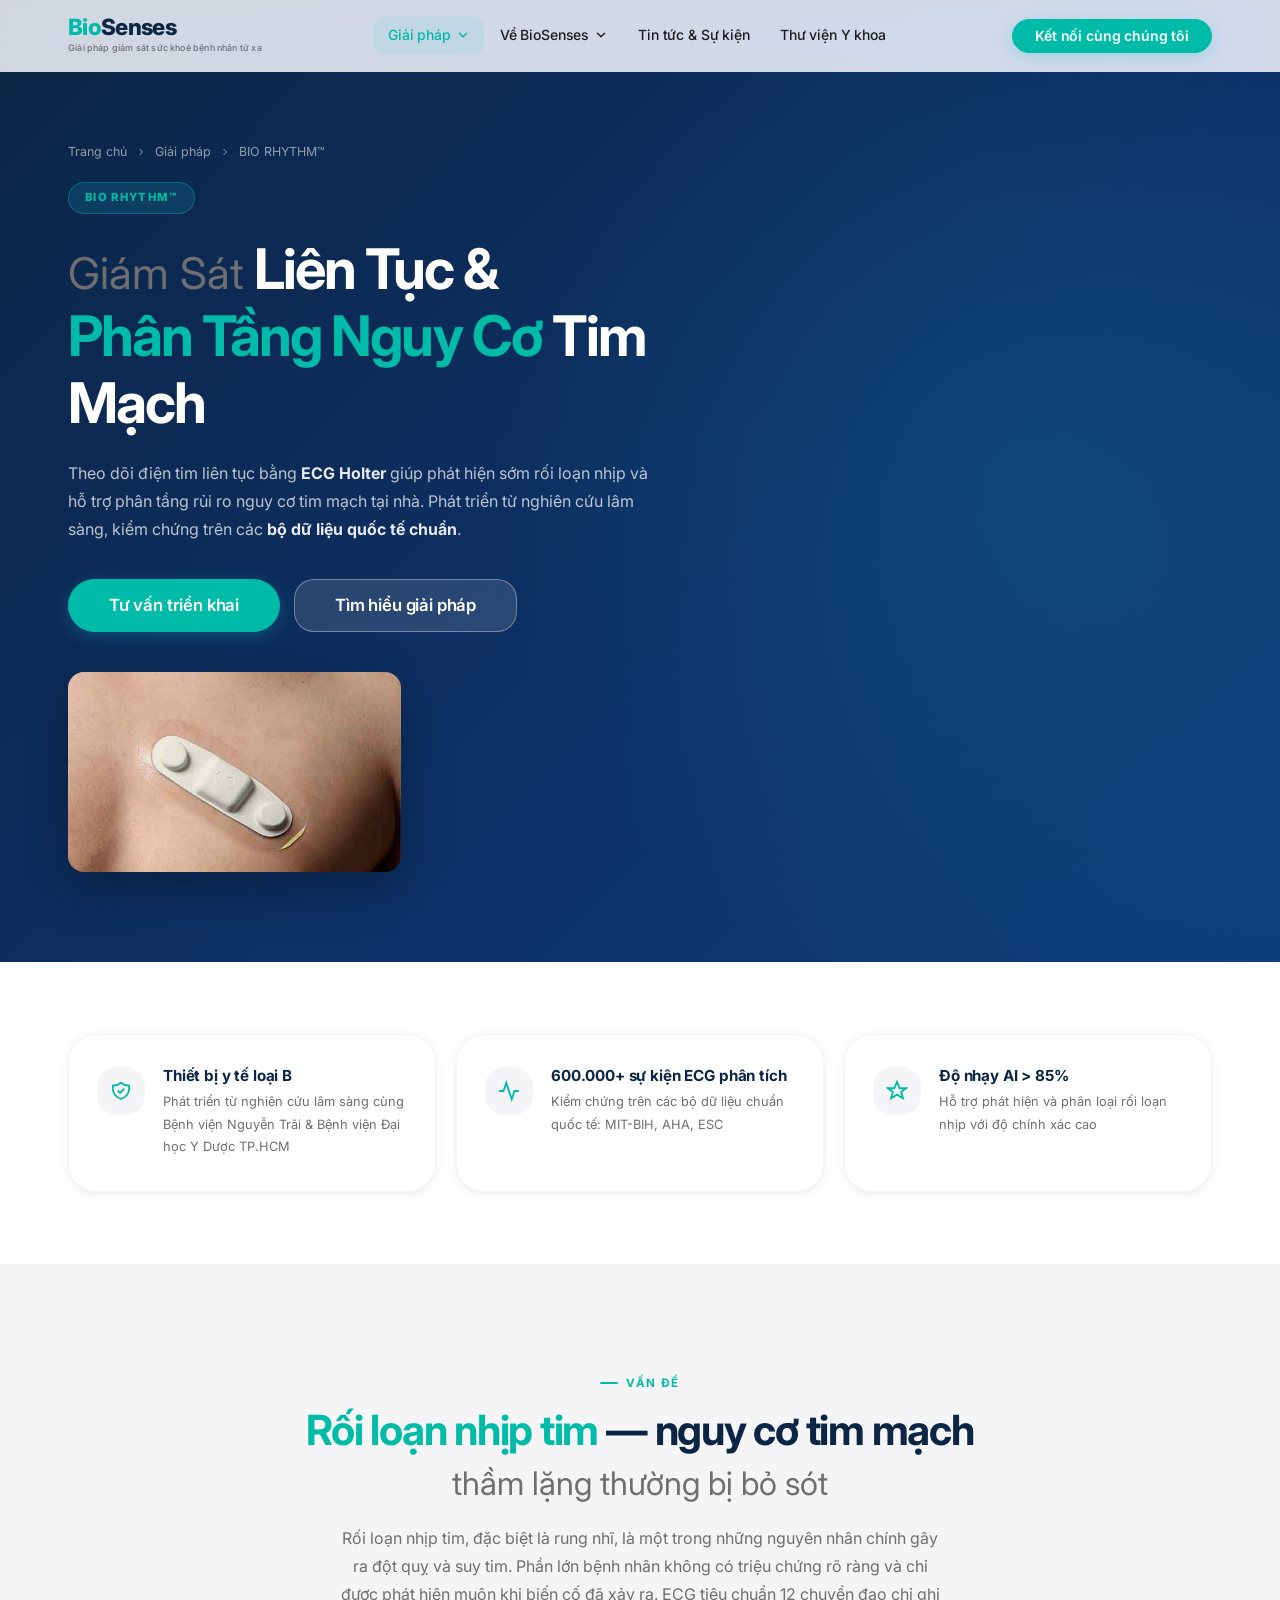
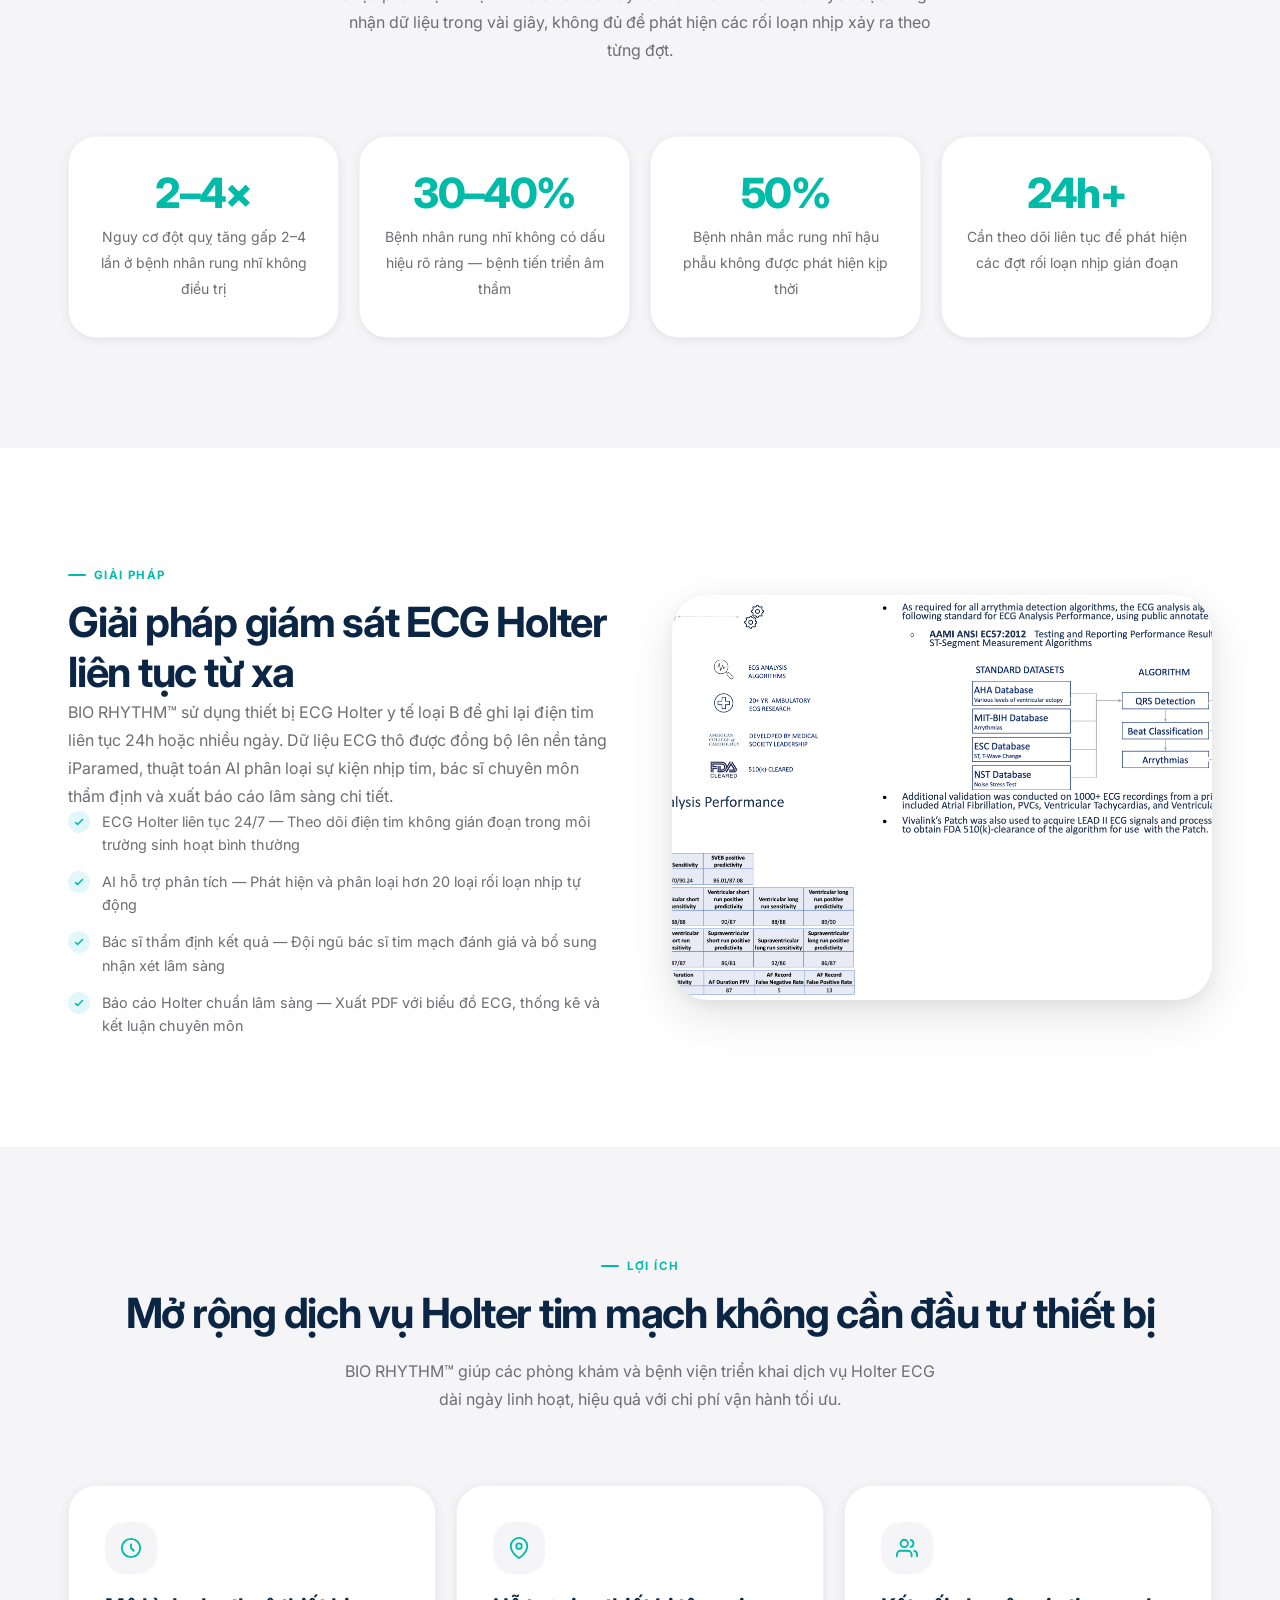
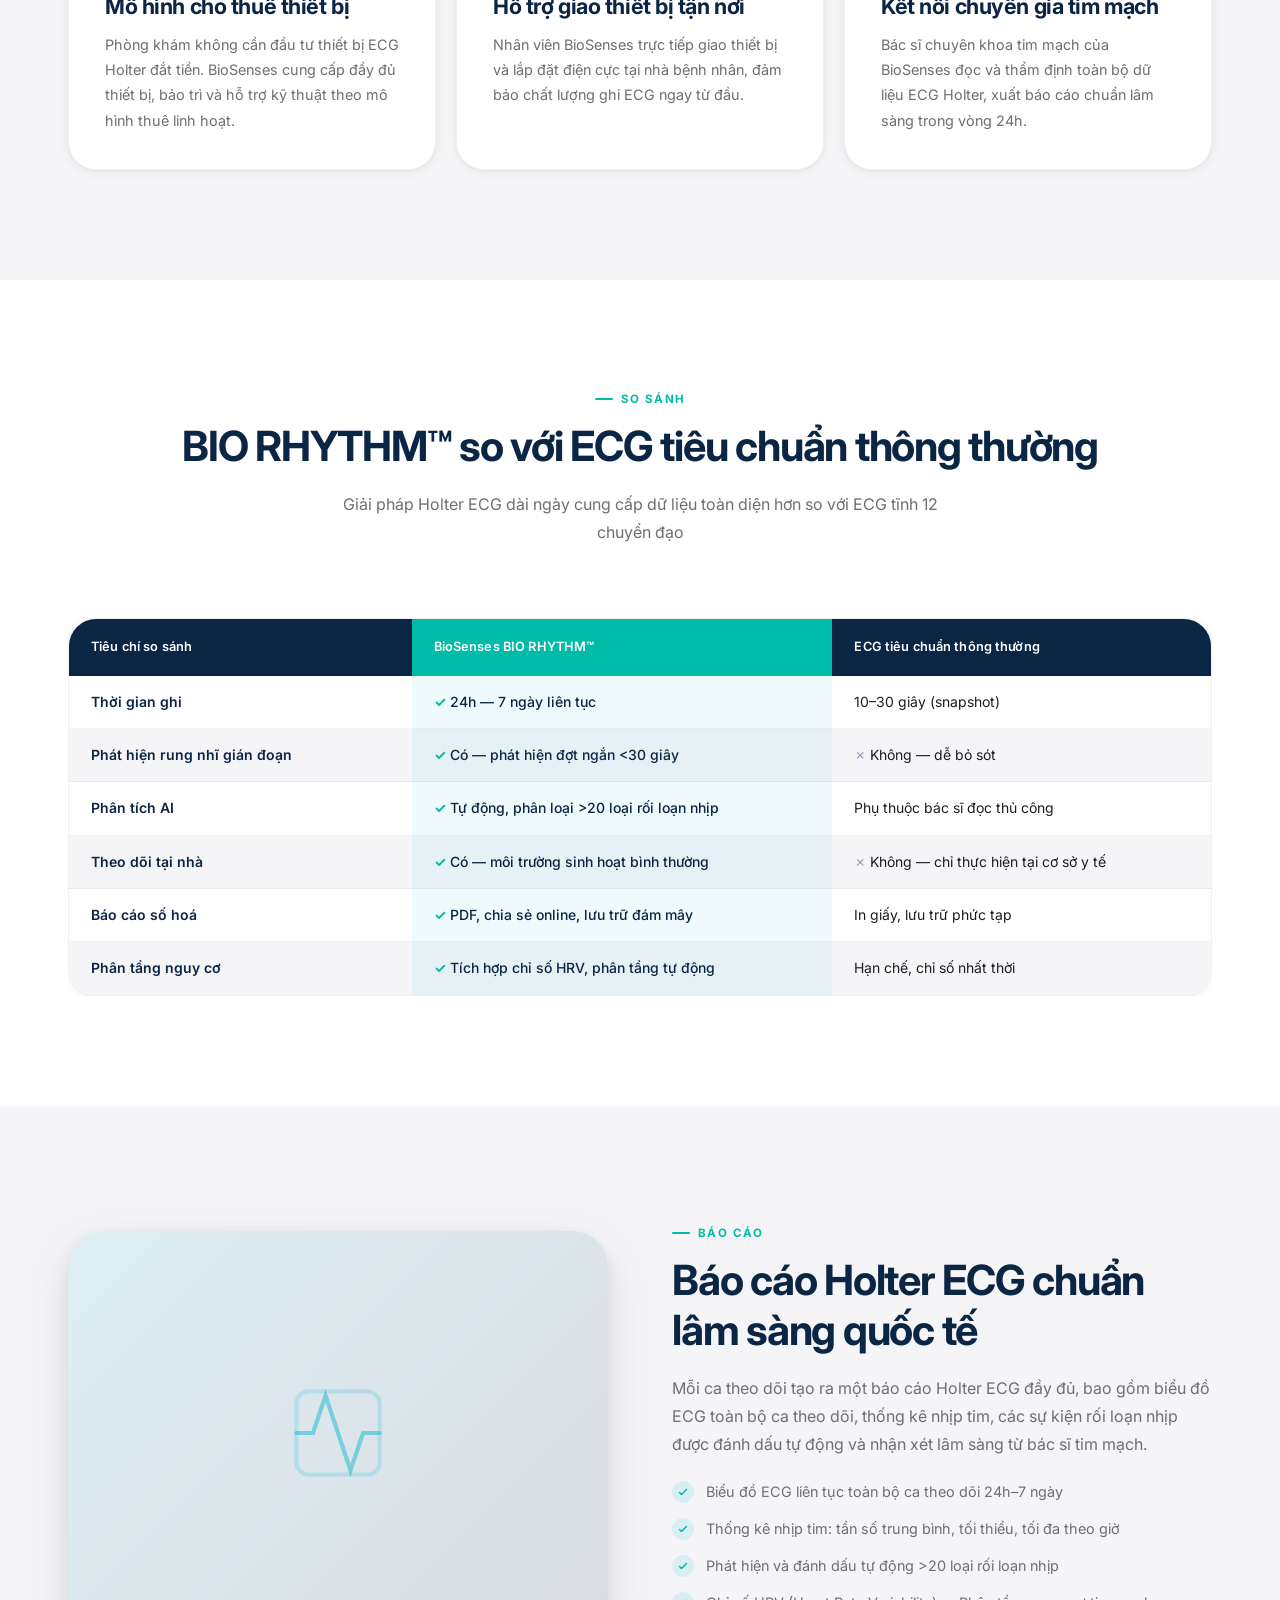
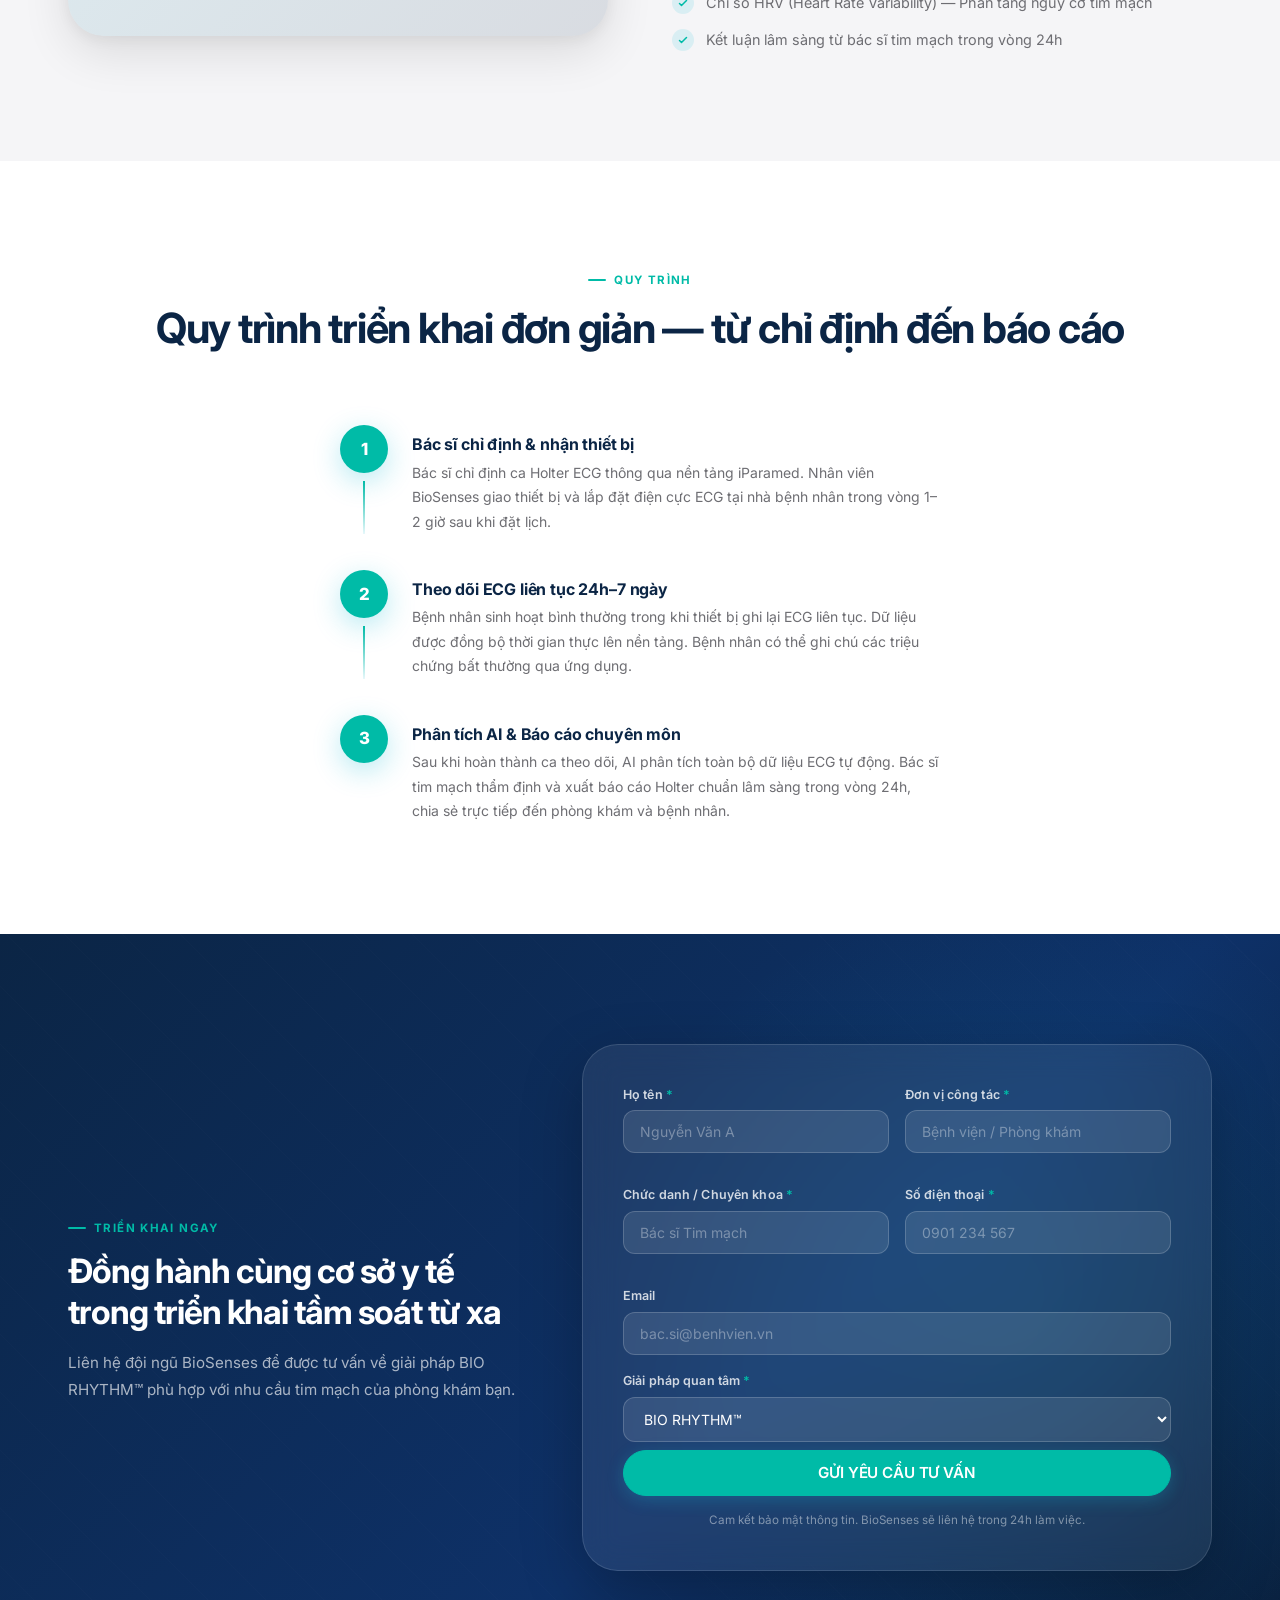
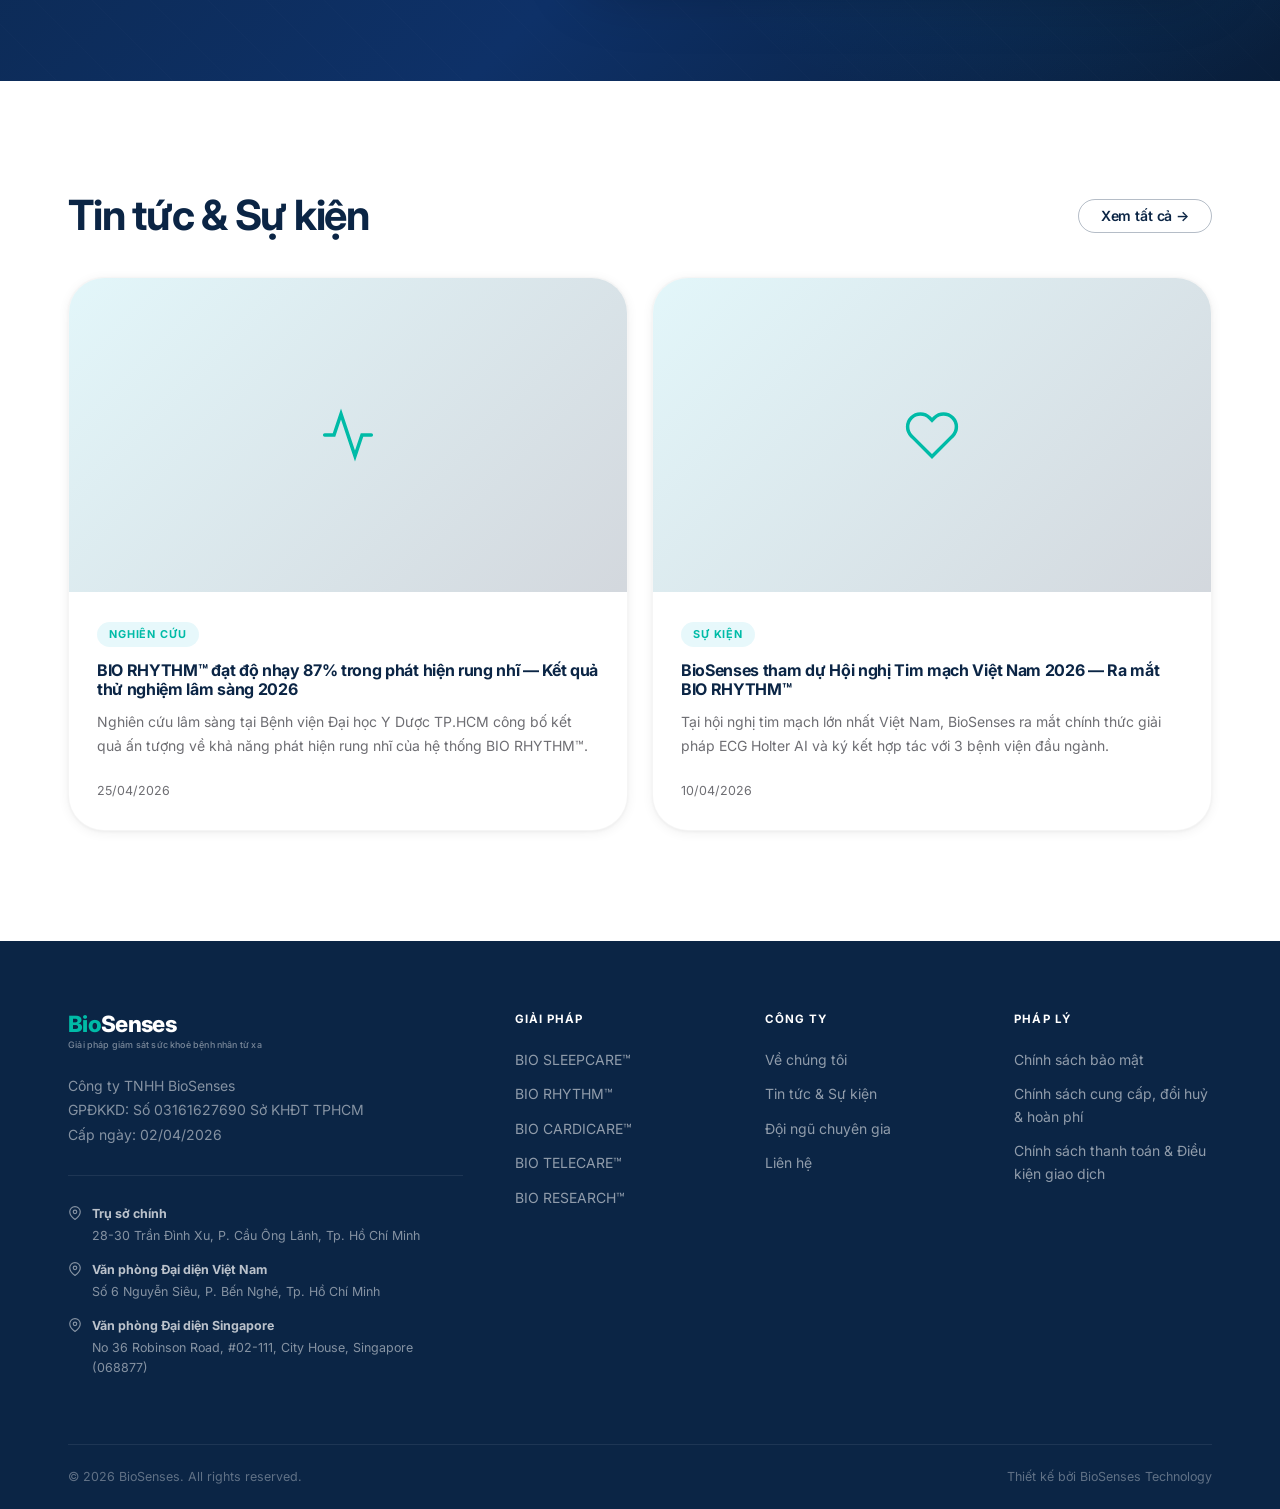
==== bio-rhythm.html @ 15a34243 "Initial commit: BioSenses static marketing website Co-Authored-By: Claude Sonnet 4.6 <noreply@anthro" ====
<!DOCTYPE html>
<html lang="vi">
<head>
  <meta charset="UTF-8" />
  <meta name="viewport" content="width=device-width, initial-scale=1.0" />
  <title>BIO RHYTHM™ — Giám Sát Tim Mạch Liên Tục | BioSenses</title>
  <meta name="description" content="Theo dõi điện tim liên tục bằng ECG Holter, phát hiện sớm rối loạn nhịp và phân tầng rủi ro tim mạch." />
  <link rel="stylesheet" href="styles.css" />
  <link rel="preconnect" href="https://fonts.googleapis.com" />
  <link rel="preconnect" href="https://fonts.gstatic.com" crossorigin />
</head>
<body>

<!-- NAVIGATION -->
<nav class="navbar" role="navigation" aria-label="Main navigation">
  <div class="container">
    <a href="index.html" class="nav-logo">
      <div class="nav-logo-wordmark">
        <span class="nav-logo-name"><span class="bio">Bio</span><span class="senses">Senses</span></span>
        <span class="nav-logo-tagline">Giải pháp giám sát sức khoẻ bệnh nhân từ xa</span>
      </div>
    </a>
    <ul class="nav-menu" role="list">
      <li class="nav-item has-dropdown">
        <a href="index.html#solutions" class="nav-link active" aria-haspopup="true" aria-expanded="false">
          Giải pháp
          <svg width="14" height="14" viewBox="0 0 24 24" fill="none" stroke="currentColor" stroke-width="2.5" stroke-linecap="round"><polyline points="6 9 12 15 18 9"/></svg>
        </a>
        <div class="nav-dropdown" role="menu">
          <a href="bio-sleepcare.html" class="nav-dropdown-item" role="menuitem"><span class="nav-dot"></span> BIO SLEEPCARE™</a>
          <a href="bio-rhythm.html" class="nav-dropdown-item" role="menuitem"><span class="nav-dot"></span> BIO RHYTHM™</a>
          <a href="#" class="nav-dropdown-item" role="menuitem"><span class="nav-dot"></span> BIO CARDICARE™ <span class="badge-soon">Sắp ra mắt</span></a>
          <a href="bio-telecare.html" class="nav-dropdown-item" role="menuitem"><span class="nav-dot"></span> BIO TELECARE™</a>
          <a href="#" class="nav-dropdown-item" role="menuitem"><span class="nav-dot"></span> BIO RESEARCH™ <span class="badge-soon">Sắp ra mắt</span></a>
        </div>
      </li>
      <li class="nav-item has-dropdown">
        <a href="about.html" class="nav-link" aria-haspopup="true" aria-expanded="false">
          Về BioSenses
          <svg width="14" height="14" viewBox="0 0 24 24" fill="none" stroke="currentColor" stroke-width="2.5" stroke-linecap="round"><polyline points="6 9 12 15 18 9"/></svg>
        </a>
        <div class="nav-dropdown" role="menu">
          <a href="about.html" class="nav-dropdown-item" role="menuitem"><span class="nav-dot"></span> Về BioSenses</a>
          <a href="advisory.html" class="nav-dropdown-item" role="menuitem"><span class="nav-dot"></span> Đội ngũ chuyên gia</a>
        </div>
      </li>
      <li class="nav-item"><a href="news.html" class="nav-link">Tin tức &amp; Sự kiện</a></li>
      <li class="nav-item"><a href="#" class="nav-link">Thư viện Y khoa</a></li>
    </ul>
    <div class="nav-cta"><a href="contact.html" class="btn btn-primary btn-sm">Kết nối cùng chúng tôi</a></div>
    <button class="hamburger" aria-label="Mở menu"><span></span><span></span><span></span></button>
  </div>
</nav>

<!-- HERO -->
<section class="hero-solution" aria-label="BIO RHYTHM Hero">
  <div class="container">
    <nav class="breadcrumb" aria-label="Breadcrumb">
      <a href="index.html">Trang chủ</a>
      <svg width="12" height="12" viewBox="0 0 24 24" fill="none" stroke="currentColor" stroke-width="2"><polyline points="9 18 15 12 9 6"/></svg>
      <span>Giải pháp</span>
      <svg width="12" height="12" viewBox="0 0 24 24" fill="none" stroke="currentColor" stroke-width="2"><polyline points="9 18 15 12 9 6"/></svg>
      <span>BIO RHYTHM™</span>
    </nav>
    <div class="solution-badge">BIO RHYTHM™</div>
    <h1><span class="hl-muted">Giám Sát</span> Liên Tục &amp;<br><span class="hl">Phân Tầng Nguy Cơ</span> Tim Mạch</h1>
    <p>Theo dõi điện tim liên tục bằng <strong style="color:rgba(255,255,255,.9)">ECG Holter</strong> giúp phát hiện sớm rối loạn nhịp và hỗ trợ phân tầng rủi ro nguy cơ tim mạch tại nhà. Phát triển từ nghiên cứu lâm sàng, kiểm chứng trên các <strong style="color:rgba(255,255,255,.9)">bộ dữ liệu quốc tế chuẩn</strong>.</p>
    <div class="hero-btns">
      <a href="#contact-form" class="btn btn-primary btn-lg">Tư vấn triển khai</a>
      <a href="#solution" class="btn btn-outline-white btn-lg">Tìm hiểu giải pháp</a>
    </div>
    <div style="margin-top:40px;">
      <img src="assets/images/device-ecg.jpg" alt="ECG Holter Device" style="max-height:200px;width:auto;border-radius:16px;box-shadow:0 16px 48px rgba(0,0,0,0.3);">
    </div>
  </div>
</section>

<!-- KEY CREDENTIALS -->
<section class="section bg-white section--sm">
  <div class="container">
    <div class="credentials-grid">
      <div class="credential-card fade-up">
        <div class="credential-icon">
          <svg width="22" height="22" viewBox="0 0 24 24" fill="none" stroke="currentColor" stroke-width="2" stroke-linecap="round"><path d="M9 12l2 2 4-4m5.618-4.016A11.955 11.955 0 0 1 12 2.944a11.955 11.955 0 0 1-8.618 3.04A12.02 12.02 0 0 0 3 9c0 5.591 3.824 10.29 9 11.622 5.176-1.332 9-6.03 9-11.622 0-1.042-.133-2.052-.382-3.016z"/></svg>
        </div>
        <div>
          <h4>Thiết bị y tế loại B</h4>
          <p>Phát triển từ nghiên cứu lâm sàng cùng Bệnh viện Nguyễn Trãi &amp; Bệnh viện Đại học Y Dược TP.HCM</p>
        </div>
      </div>
      <div class="credential-card fade-up">
        <div class="credential-icon">
          <svg width="22" height="22" viewBox="0 0 24 24" fill="none" stroke="currentColor" stroke-width="2" stroke-linecap="round"><path d="M22 12h-4l-3 9L9 3l-3 9H2"/></svg>
        </div>
        <div>
          <h4>600.000+ sự kiện ECG phân tích</h4>
          <p>Kiểm chứng trên các bộ dữ liệu chuẩn quốc tế: MIT-BIH, AHA, ESC</p>
        </div>
      </div>
      <div class="credential-card fade-up">
        <div class="credential-icon">
          <svg width="22" height="22" viewBox="0 0 24 24" fill="none" stroke="currentColor" stroke-width="2" stroke-linecap="round"><path d="M12 2l3 7h7l-5.5 4 2 7L12 16l-6.5 4 2-7L2 9h7z"/></svg>
        </div>
        <div>
          <h4>Độ nhạy AI &gt; 85%</h4>
          <p>Hỗ trợ phát hiện và phân loại rối loạn nhịp với độ chính xác cao</p>
        </div>
      </div>
    </div>
  </div>
</section>

<!-- PROBLEM -->
<section class="section bg-light">
  <div class="container">
    <div class="section-header centered">
      <div class="section-label">Vấn đề</div>
      <h2><span class="hl">Rối loạn nhịp tim</span> — nguy cơ tim mạch<br><span class="hl-muted">thầm lặng thường bị bỏ sót</span></h2>
      <p>Rối loạn nhịp tim, đặc biệt là rung nhĩ, là một trong những nguyên nhân chính gây ra đột quỵ và suy tim. Phần lớn bệnh nhân không có triệu chứng rõ ràng và chỉ được phát hiện muộn khi biến cố đã xảy ra. ECG tiêu chuẩn 12 chuyển đạo chỉ ghi nhận dữ liệu trong vài giây, không đủ để phát hiện các rối loạn nhịp xảy ra theo từng đợt.</p>
    </div>
    <div class="stats-grid">
      <div class="stat-block fade-up">
        <span class="stat-block-value">2–4×</span>
        <span class="stat-block-label">Nguy cơ đột quỵ tăng gấp 2–4 lần ở bệnh nhân rung nhĩ không điều trị</span>
      </div>
      <div class="stat-block fade-up">
        <span class="stat-block-value">30–40%</span>
        <span class="stat-block-label">Bệnh nhân rung nhĩ không có dấu hiệu rõ ràng — bệnh tiến triển âm thầm</span>
      </div>
      <div class="stat-block fade-up">
        <span class="stat-block-value">50%</span>
        <span class="stat-block-label">Bệnh nhân mắc rung nhĩ hậu phẫu không được phát hiện kịp thời</span>
      </div>
      <div class="stat-block fade-up">
        <span class="stat-block-value">24h+</span>
        <span class="stat-block-label">Cần theo dõi liên tục để phát hiện các đợt rối loạn nhịp gián đoạn</span>
      </div>
    </div>
  </div>
</section>

<!-- SOLUTION -->
<section class="section bg-white" id="solution">
  <div class="container">
    <div class="report-grid">
      <div>
        <div class="section-label">Giải pháp</div>
        <h2>Giải pháp giám sát ECG Holter liên tục từ xa</h2>
        <p>BIO RHYTHM™ sử dụng thiết bị ECG Holter y tế loại B để ghi lại điện tim liên tục 24h hoặc nhiều ngày. Dữ liệu ECG thô được đồng bộ lên nền tảng iParamed, thuật toán AI phân loại sự kiện nhịp tim, bác sĩ chuyên môn thẩm định và xuất báo cáo lâm sàng chi tiết.</p>
        <ul class="feature-list">
          <li>ECG Holter liên tục 24/7 — Theo dõi điện tim không gián đoạn trong môi trường sinh hoạt bình thường</li>
          <li>AI hỗ trợ phân tích — Phát hiện và phân loại hơn 20 loại rối loạn nhịp tự động</li>
          <li>Bác sĩ thẩm định kết quả — Đội ngũ bác sĩ tim mạch đánh giá và bổ sung nhận xét lâm sàng</li>
          <li>Báo cáo Holter chuẩn lâm sàng — Xuất PDF với biểu đồ ECG, thống kê và kết luận chuyên môn</li>
        </ul>
      </div>
      <div class="report-image-placeholder" style="background:none;border:none;">
        <img src="assets/images/research-ecg-fda.png" alt="ECG Analysis" style="width:100%;height:100%;object-fit:cover;border-radius:inherit;">
      </div>
    </div>
  </div>
</section>

<!-- CLINIC BENEFITS -->
<section class="section bg-light">
  <div class="container">
    <div class="section-header centered">
      <div class="section-label">Lợi ích</div>
      <h2>Mở rộng dịch vụ Holter tim mạch không cần đầu tư thiết bị</h2>
      <p>BIO RHYTHM™ giúp các phòng khám và bệnh viện triển khai dịch vụ Holter ECG dài ngày linh hoạt, hiệu quả với chi phí vận hành tối ưu.</p>
    </div>
    <div class="clinic-benefits-grid">
      <div class="card fade-up">
        <div class="card-icon">
          <svg width="22" height="22" viewBox="0 0 24 24" fill="none" stroke="currentColor" stroke-width="2" stroke-linecap="round"><circle cx="12" cy="12" r="10"/><path d="M12 8v4l3 3"/></svg>
        </div>
        <h3>Mô hình cho thuê thiết bị</h3>
        <p>Phòng khám không cần đầu tư thiết bị ECG Holter đắt tiền. BioSenses cung cấp đầy đủ thiết bị, bảo trì và hỗ trợ kỹ thuật theo mô hình thuê linh hoạt.</p>
      </div>
      <div class="card fade-up">
        <div class="card-icon">
          <svg width="22" height="22" viewBox="0 0 24 24" fill="none" stroke="currentColor" stroke-width="2" stroke-linecap="round"><path d="M21 10c0 7-9 13-9 13s-9-6-9-13a9 9 0 0 1 18 0z"/><circle cx="12" cy="10" r="3"/></svg>
        </div>
        <h3>Hỗ trợ giao thiết bị tận nơi</h3>
        <p>Nhân viên BioSenses trực tiếp giao thiết bị và lắp đặt điện cực tại nhà bệnh nhân, đảm bảo chất lượng ghi ECG ngay từ đầu.</p>
      </div>
      <div class="card fade-up">
        <div class="card-icon">
          <svg width="22" height="22" viewBox="0 0 24 24" fill="none" stroke="currentColor" stroke-width="2" stroke-linecap="round"><path d="M17 21v-2a4 4 0 0 0-4-4H5a4 4 0 0 0-4 4v2"/><circle cx="9" cy="7" r="4"/><path d="M23 21v-2a4 4 0 0 0-3-3.87"/><path d="M16 3.13a4 4 0 0 1 0 7.75"/></svg>
        </div>
        <h3>Kết nối chuyên gia tim mạch</h3>
        <p>Bác sĩ chuyên khoa tim mạch của BioSenses đọc và thẩm định toàn bộ dữ liệu ECG Holter, xuất báo cáo chuẩn lâm sàng trong vòng 24h.</p>
      </div>
    </div>
  </div>
</section>

<!-- COMPARISON TABLE -->
<section class="section bg-white">
  <div class="container">
    <div class="section-header centered">
      <div class="section-label">So sánh</div>
      <h2>BIO RHYTHM™ so với ECG tiêu chuẩn thông thường</h2>
      <p>Giải pháp Holter ECG dài ngày cung cấp dữ liệu toàn diện hơn so với ECG tĩnh 12 chuyển đạo</p>
    </div>
    <div style="overflow-x:auto;">
      <table class="comparison-table">
        <thead>
          <tr>
            <th>Tiêu chí so sánh</th>
            <th class="col-biosenses">BioSenses BIO RHYTHM™</th>
            <th>ECG tiêu chuẩn thông thường</th>
          </tr>
        </thead>
        <tbody>
          <tr>
            <td class="col-label">Thời gian ghi</td>
            <td class="col-biosenses"><span class="check-icon">✓</span> 24h — 7 ngày liên tục</td>
            <td>10–30 giây (snapshot)</td>
          </tr>
          <tr>
            <td class="col-label">Phát hiện rung nhĩ gián đoạn</td>
            <td class="col-biosenses"><span class="check-icon">✓</span> Có — phát hiện đợt ngắn &lt;30 giây</td>
            <td><span class="x-icon">✗</span> Không — dễ bỏ sót</td>
          </tr>
          <tr>
            <td class="col-label">Phân tích AI</td>
            <td class="col-biosenses"><span class="check-icon">✓</span> Tự động, phân loại &gt;20 loại rối loạn nhịp</td>
            <td>Phụ thuộc bác sĩ đọc thủ công</td>
          </tr>
          <tr>
            <td class="col-label">Theo dõi tại nhà</td>
            <td class="col-biosenses"><span class="check-icon">✓</span> Có — môi trường sinh hoạt bình thường</td>
            <td><span class="x-icon">✗</span> Không — chỉ thực hiện tại cơ sở y tế</td>
          </tr>
          <tr>
            <td class="col-label">Báo cáo số hoá</td>
            <td class="col-biosenses"><span class="check-icon">✓</span> PDF, chia sẻ online, lưu trữ đám mây</td>
            <td>In giấy, lưu trữ phức tạp</td>
          </tr>
          <tr>
            <td class="col-label">Phân tầng nguy cơ</td>
            <td class="col-biosenses"><span class="check-icon">✓</span> Tích hợp chỉ số HRV, phân tầng tự động</td>
            <td>Hạn chế, chỉ số nhất thời</td>
          </tr>
        </tbody>
      </table>
    </div>
  </div>
</section>

<!-- REPORT SECTION -->
<section class="section bg-light">
  <div class="container">
    <div class="report-grid">
      <div class="report-image-placeholder">
        <svg width="100" height="100" viewBox="0 0 24 24" fill="none" stroke="rgba(20,184,212,0.5)" stroke-width="1" stroke-linecap="round">
          <path d="M22 12h-4l-3 9L9 3l-3 9H2"/>
          <rect x="2" y="2" width="20" height="20" rx="3" style="stroke:rgba(20,184,212,0.2)"/>
        </svg>
      </div>
      <div class="report-content">
        <div class="section-label">Báo cáo</div>
        <h2>Báo cáo Holter ECG chuẩn lâm sàng quốc tế</h2>
        <p>Mỗi ca theo dõi tạo ra một báo cáo Holter ECG đầy đủ, bao gồm biểu đồ ECG toàn bộ ca theo dõi, thống kê nhịp tim, các sự kiện rối loạn nhịp được đánh dấu tự động và nhận xét lâm sàng từ bác sĩ tim mạch.</p>
        <ul class="feature-list">
          <li>Biểu đồ ECG liên tục toàn bộ ca theo dõi 24h–7 ngày</li>
          <li>Thống kê nhịp tim: tần số trung bình, tối thiểu, tối đa theo giờ</li>
          <li>Phát hiện và đánh dấu tự động &gt;20 loại rối loạn nhịp</li>
          <li>Chỉ số HRV (Heart Rate Variability) — Phân tầng nguy cơ tim mạch</li>
          <li>Kết luận lâm sàng từ bác sĩ tim mạch trong vòng 24h</li>
        </ul>
      </div>
    </div>
  </div>
</section>

<!-- 3-STEP PROCESS -->
<section class="section bg-white">
  <div class="container">
    <div class="section-header centered">
      <div class="section-label">Quy trình</div>
      <h2>Quy trình triển khai đơn giản — từ chỉ định đến báo cáo</h2>
    </div>
    <div class="steps-vertical" style="max-width:600px;margin-inline:auto;">
      <div class="step-v fade-up">
        <div class="step-v-left">
          <div class="step-v-num">1</div>
          <div class="step-v-line"></div>
        </div>
        <div class="step-v-content">
          <h4>Bác sĩ chỉ định &amp; nhận thiết bị</h4>
          <p>Bác sĩ chỉ định ca Holter ECG thông qua nền tảng iParamed. Nhân viên BioSenses giao thiết bị và lắp đặt điện cực ECG tại nhà bệnh nhân trong vòng 1–2 giờ sau khi đặt lịch.</p>
        </div>
      </div>
      <div class="step-v fade-up">
        <div class="step-v-left">
          <div class="step-v-num">2</div>
          <div class="step-v-line"></div>
        </div>
        <div class="step-v-content">
          <h4>Theo dõi ECG liên tục 24h–7 ngày</h4>
          <p>Bệnh nhân sinh hoạt bình thường trong khi thiết bị ghi lại ECG liên tục. Dữ liệu được đồng bộ thời gian thực lên nền tảng. Bệnh nhân có thể ghi chú các triệu chứng bất thường qua ứng dụng.</p>
        </div>
      </div>
      <div class="step-v fade-up">
        <div class="step-v-left">
          <div class="step-v-num">3</div>
        </div>
        <div class="step-v-content">
          <h4>Phân tích AI &amp; Báo cáo chuyên môn</h4>
          <p>Sau khi hoàn thành ca theo dõi, AI phân tích toàn bộ dữ liệu ECG tự động. Bác sĩ tim mạch thẩm định và xuất báo cáo Holter chuẩn lâm sàng trong vòng 24h, chia sẻ trực tiếp đến phòng khám và bệnh nhân.</p>
        </div>
      </div>
    </div>
  </div>
</section>

<!-- CTA FORM -->
<section class="section cta-section" id="contact-form">
  <div class="container">
    <div class="cta-grid">
      <div class="cta-left">
        <div class="section-label" style="color:var(--color-accent)">Triển khai ngay</div>
        <h2>Đồng hành cùng cơ sở y tế trong triển khai tầm soát từ xa</h2>
        <p>Liên hệ đội ngũ BioSenses để được tư vấn về giải pháp BIO RHYTHM™ phù hợp với nhu cầu tim mạch của phòng khám bạn.</p>
      </div>
      <form class="cta-form" novalidate>
        <div class="form-row">
          <div class="form-group">
            <label>Họ tên <span style="color:#00BBA7">*</span></label>
            <input type="text" placeholder="Nguyễn Văn A" required />
          </div>
          <div class="form-group">
            <label>Đơn vị công tác <span style="color:#00BBA7">*</span></label>
            <input type="text" placeholder="Bệnh viện / Phòng khám" required />
          </div>
        </div>
        <div class="form-row">
          <div class="form-group">
            <label>Chức danh / Chuyên khoa <span style="color:#00BBA7">*</span></label>
            <input type="text" placeholder="Bác sĩ Tim mạch" required />
          </div>
          <div class="form-group">
            <label>Số điện thoại <span style="color:#00BBA7">*</span></label>
            <input type="tel" placeholder="0901 234 567" required />
          </div>
        </div>
        <div class="form-group">
          <label>Email</label>
          <input type="email" placeholder="bac.si@benhvien.vn" />
        </div>
        <div class="form-group">
          <label>Giải pháp quan tâm <span style="color:#00BBA7">*</span></label>
          <select required>
            <option value="">-- Chọn giải pháp --</option>
            <option value="sleepcare">BIO SLEEPCARE™</option>
            <option value="rhythm" selected>BIO RHYTHM™</option>
            <option value="cardicare">BIO CARDICARE™</option>
            <option value="telecare">BIO TELECARE™</option>
            <option value="research">BIO RESEARCH™</option>
          </select>
        </div>
        <button type="submit" class="btn btn-primary" style="width:100%;margin-top:8px;justify-content:center;padding:14px;">GỬI YÊU CẦU TƯ VẤN</button>
        <p class="form-note">Cam kết bảo mật thông tin. BioSenses sẽ liên hệ trong 24h làm việc.</p>
      </form>
    </div>
  </div>
</section>

<!-- NEWS -->
<section class="section bg-white">
  <div class="container">
    <div class="news-header">
      <h2>Tin tức &amp; Sự kiện</h2>
      <a href="news.html" class="btn btn-outline btn-sm">Xem tất cả →</a>
    </div>
    <div class="news-grid">
      <article class="news-card fade-up">
        <div class="news-card-image">
          <svg width="56" height="56" viewBox="0 0 24 24" fill="none" stroke="currentColor" stroke-width="1.5" stroke-linecap="round"><path d="M22 12h-4l-3 9L9 3l-3 9H2"/></svg>
        </div>
        <div class="news-card-body">
          <span class="news-tag">Nghiên cứu</span>
          <h3>BIO RHYTHM™ đạt độ nhạy 87% trong phát hiện rung nhĩ — Kết quả thử nghiệm lâm sàng 2026</h3>
          <p>Nghiên cứu lâm sàng tại Bệnh viện Đại học Y Dược TP.HCM công bố kết quả ấn tượng về khả năng phát hiện rung nhĩ của hệ thống BIO RHYTHM™.</p>
          <span class="news-date">25/04/2026</span>
        </div>
      </article>
      <article class="news-card fade-up">
        <div class="news-card-image">
          <svg width="56" height="56" viewBox="0 0 24 24" fill="none" stroke="currentColor" stroke-width="1.5" stroke-linecap="round"><path d="M20.84 4.61a5.5 5.5 0 0 0-7.78 0L12 5.67l-1.06-1.06a5.5 5.5 0 0 0-7.78 7.78l1.06 1.06L12 21.23l7.78-7.78 1.06-1.06a5.5 5.5 0 0 0 0-7.78z"/></svg>
        </div>
        <div class="news-card-body">
          <span class="news-tag">Sự kiện</span>
          <h3>BioSenses tham dự Hội nghị Tim mạch Việt Nam 2026 — Ra mắt BIO RHYTHM™</h3>
          <p>Tại hội nghị tim mạch lớn nhất Việt Nam, BioSenses ra mắt chính thức giải pháp ECG Holter AI và ký kết hợp tác với 3 bệnh viện đầu ngành.</p>
          <span class="news-date">10/04/2026</span>
        </div>
      </article>
    </div>
  </div>
</section>

<!-- FOOTER -->
<footer class="footer">
  <div class="container">
    <div class="footer-grid">
      <div class="footer-brand">
        <a href="index.html" class="nav-logo" style="margin-bottom:0;">
          <div class="nav-logo-wordmark">
            <span class="nav-logo-name"><span class="bio">Bio</span><span class="senses">Senses</span></span>
            <span class="nav-logo-tagline">Giải pháp giám sát sức khoẻ bệnh nhân từ xa</span>
          </div>
        </a>
        <p>Công ty TNHH BioSenses<br/>GPĐKKD: Số 03161627690 Sở KHĐT TPHCM<br/>Cấp ngày: 02/04/2026</p>
        <div class="footer-addresses">
          <div class="footer-address-item">
            <svg width="14" height="14" viewBox="0 0 24 24" fill="none" stroke="currentColor" stroke-width="2" stroke-linecap="round"><path d="M21 10c0 7-9 13-9 13s-9-6-9-13a9 9 0 0 1 18 0z"/><circle cx="12" cy="10" r="3"/></svg>
            <div><strong>Trụ sở chính</strong>28-30 Trần Đình Xu, P. Cầu Ông Lãnh, Tp. Hồ Chí Minh</div>
          </div>
          <div class="footer-address-item">
            <svg width="14" height="14" viewBox="0 0 24 24" fill="none" stroke="currentColor" stroke-width="2" stroke-linecap="round"><path d="M21 10c0 7-9 13-9 13s-9-6-9-13a9 9 0 0 1 18 0z"/><circle cx="12" cy="10" r="3"/></svg>
            <div><strong>Văn phòng Đại diện Việt Nam</strong>Số 6 Nguyễn Siêu, P. Bến Nghé, Tp. Hồ Chí Minh</div>
          </div>
          <div class="footer-address-item">
            <svg width="14" height="14" viewBox="0 0 24 24" fill="none" stroke="currentColor" stroke-width="2" stroke-linecap="round"><path d="M21 10c0 7-9 13-9 13s-9-6-9-13a9 9 0 0 1 18 0z"/><circle cx="12" cy="10" r="3"/></svg>
            <div><strong>Văn phòng Đại diện Singapore</strong>No 36 Robinson Road, #02-111, City House, Singapore (068877)</div>
          </div>
        </div>
      </div>
      <div class="footer-col">
        <h4>Giải pháp</h4>
        <nav class="footer-links">
          <a href="bio-sleepcare.html">BIO SLEEPCARE™</a>
          <a href="bio-rhythm.html">BIO RHYTHM™</a>
          <a href="#">BIO CARDICARE™</a>
          <a href="bio-telecare.html">BIO TELECARE™</a>
          <a href="#">BIO RESEARCH™</a>
        </nav>
      </div>
      <div class="footer-col">
        <h4>Công ty</h4>
        <nav class="footer-links">
          <a href="about.html">Về chúng tôi</a>
          <a href="news.html">Tin tức &amp; Sự kiện</a>
          <a href="advisory.html">Đội ngũ chuyên gia</a>
          <a href="contact.html">Liên hệ</a>
        </nav>
      </div>
      <div class="footer-col">
        <h4>Pháp lý</h4>
        <nav class="footer-links">
          <a href="policy.html#policy-privacy">Chính sách bảo mật</a>
          <a href="policy.html#policy-return">Chính sách cung cấp, đổi huỷ &amp; hoàn phí</a>
          <a href="policy.html#policy-payment">Chính sách thanh toán &amp; Điều kiện giao dịch</a>
        </nav>
      </div>
    </div>
    <div class="footer-bottom">
      <span>© 2026 BioSenses. All rights reserved.</span>
      <span>Thiết kế bởi BioSenses Technology</span>
    </div>
  </div>
</footer>

<script src="main.js"></script>
</body>
</html>
---- styles.css ----
/* ============================================================
   BioSenses — Main Stylesheet  |  Apple-style Design
   Font: Inter (Google Fonts)
   Primary: #0B2545  |  Accent: #00BBA7
   ============================================================ */

@import url('https://fonts.googleapis.com/css2?family=Inter:ital,opsz,wght@0,14..32,300;0,14..32,400;0,14..32,500;0,14..32,600;0,14..32,700;0,14..32,800;0,14..32,900;1,14..32,400&display=swap');

/* ---------- CSS Custom Properties ---------- */
:root {
  --color-primary:     #0B2545;
  --color-accent:      #00BBA7;
  --color-accent-dk:   #0e9ab3;
  --color-light-bg:    #F5F5F7;   /* Apple gray */
  --color-white:       #FFFFFF;
  --color-text:        #1D1D1F;   /* Apple near-black */
  --color-text-muted:  #6E6E73;   /* Apple secondary text */
  --color-border:      rgba(0,0,0,0.08);
  --color-success:     #34C759;   /* Apple green */
  --color-card-bg:     #FFFFFF;

  /* Apple-style layered shadows */
  --shadow-xs:  0 1px 3px rgba(0,0,0,0.04);
  --shadow-sm:  0 2px 12px rgba(0,0,0,0.06), 0 1px 3px rgba(0,0,0,0.04);
  --shadow-md:  0 8px 28px rgba(0,0,0,0.09), 0 2px 8px rgba(0,0,0,0.04);
  --shadow-lg:  0 16px 48px rgba(0,0,0,0.11), 0 4px 14px rgba(0,0,0,0.05);
  --shadow-xl:  0 28px 72px rgba(0,0,0,0.13), 0 8px 24px rgba(0,0,0,0.06);
  --shadow-accent: 0 8px 28px rgba(20,184,212,0.30);

  /* Apple-style border radius */
  --radius-xs:   8px;
  --radius-sm:   12px;
  --radius-md:   20px;
  --radius-lg:   28px;
  --radius-xl:   36px;
  --radius-pill: 980px;

  --nav-height:  72px;
  --transition:  0.25s cubic-bezier(.4,0,.2,1);
  --max-width:   1200px;
}

/* ---------- Reset ---------- */
*, *::before, *::after { box-sizing: border-box; margin: 0; padding: 0; }
html { scroll-behavior: smooth; font-size: 16px; }
body {
  font-family: 'Inter', system-ui, -apple-system, sans-serif;
  color: var(--color-text);
  background: var(--color-white);
  line-height: 1.6;
  -webkit-font-smoothing: antialiased;
  -moz-osx-font-smoothing: grayscale;
}
img, svg { display: block; max-width: 100%; }
a { color: inherit; text-decoration: none; }
ul, ol { list-style: none; }
button, input, select, textarea { font-family: inherit; }

/* ---------- Utilities ---------- */
.container {
  max-width: var(--max-width);
  margin-inline: auto;
  padding-inline: 28px;
}
.section     { padding-block: 110px; }
.section--sm { padding-block: 72px; }
.section--lg { padding-block: 140px; }
.bg-white    { background: var(--color-white); }
.bg-light    { background: var(--color-light-bg); }
.bg-primary  { background: var(--color-primary); color: #fff; }
.text-center { text-align: center; }
.text-muted  { color: var(--color-text-muted); }
.visually-hidden { position: absolute; width: 1px; height: 1px; overflow: hidden; clip: rect(0,0,0,0); }

/* ---------- Typography ---------- */
h1, h2, h3, h4 {
  line-height: 1.2;
  font-weight: 700;
  color: var(--color-primary);
  letter-spacing: -0.025em;
}
h1 { font-size: clamp(2.2rem, 5.5vw, 3.5rem); letter-spacing: -0.035em; }
h2 { font-size: clamp(1.7rem, 3.8vw, 2.6rem); letter-spacing: -0.03em; }
h3 { font-size: clamp(1.1rem, 2vw, 1.35rem); letter-spacing: -0.02em; }
h4 { font-size: 1rem; letter-spacing: -0.01em; }
p  { color: var(--color-text-muted); line-height: 1.75; }
.lead { font-size: 1.125rem; max-width: 640px; }

/* ── Apple-style inline keyword styling ── */
/* Accent color highlight for key words within a sentence */
.hl           { color: var(--color-accent); font-style: normal; }
/* Muted/light weight for supporting words (contrast with bold key phrase) */
.hl-muted     { color: var(--color-text-muted); font-weight: 400; font-size: 0.78em; letter-spacing: 0; }
/* Bold emphasis (heavier than surrounding text) */
.hl-bold      { font-weight: 800; color: var(--color-primary); }
/* Gradient text */
.hl-gradient  {
  background: linear-gradient(135deg, #00BBA7 0%, #0B2545 100%);
  -webkit-background-clip: text;
  -webkit-text-fill-color: transparent;
  background-clip: text;
}

/* Section label */
.section-label {
  display: inline-flex;
  align-items: center;
  gap: 8px;
  font-size: .72rem;
  font-weight: 700;
  letter-spacing: .12em;
  text-transform: uppercase;
  color: var(--color-accent);
  margin-bottom: 14px;
}
.section-label::before {
  content: '';
  display: block;
  width: 18px; height: 2px;
  background: var(--color-accent);
  border-radius: 2px;
}

/* ---------- Buttons ---------- */
.btn {
  display: inline-flex;
  align-items: center;
  justify-content: center;
  gap: 8px;
  font-weight: 600;
  font-size: .95rem;
  letter-spacing: -0.01em;
  cursor: pointer;
  transition: all var(--transition);
  border: 1.5px solid transparent;
  line-height: 1;
  white-space: nowrap;
}
/* Primary → pill shape (Apple CTA style) */
.btn-primary {
  background: var(--color-accent);
  color: #fff;
  border-color: var(--color-accent);
  border-radius: var(--radius-pill);
  padding: 14px 32px;
  box-shadow: 0 4px 16px rgba(20,184,212,0.25);
}
.btn-primary:hover {
  background: var(--color-accent-dk);
  border-color: var(--color-accent-dk);
  transform: translateY(-2px);
  box-shadow: var(--shadow-accent);
}
/* Outline → rounded rect */
.btn-outline {
  background: transparent;
  color: var(--color-primary);
  border-color: rgba(11,37,69,0.3);
  border-radius: var(--radius-md);
  padding: 13px 30px;
}
.btn-outline:hover {
  background: var(--color-primary);
  color: #fff;
  border-color: var(--color-primary);
}
.btn-outline-white {
  background: rgba(255,255,255,0.12);
  color: #fff;
  border-color: rgba(255,255,255,0.35);
  border-radius: var(--radius-md);
  padding: 13px 30px;
  backdrop-filter: blur(8px);
}
.btn-outline-white:hover {
  background: rgba(255,255,255,0.22);
  border-color: rgba(255,255,255,0.6);
}
.btn-white {
  background: #fff;
  color: var(--color-primary);
  border-color: #fff;
  border-radius: var(--radius-pill);
  padding: 14px 32px;
  box-shadow: var(--shadow-sm);
}
.btn-white:hover { background: var(--color-light-bg); box-shadow: var(--shadow-md); }
.btn-lg { padding: 17px 40px; font-size: 1.05rem; }
.btn-sm { padding: 9px 22px; font-size: .875rem; }

/* ---------- Navigation ---------- */
.navbar {
  position: fixed;
  top: 0; left: 0; right: 0;
  height: var(--nav-height);
  background: rgba(255,255,255,0.82);
  backdrop-filter: saturate(180%) blur(20px);
  -webkit-backdrop-filter: saturate(180%) blur(20px);
  border-bottom: 1px solid transparent;
  z-index: 1000;
  transition: box-shadow var(--transition), border-color var(--transition);
}
.navbar.scrolled {
  box-shadow: 0 1px 0 rgba(0,0,0,0.08), 0 4px 24px rgba(0,0,0,0.06);
  border-color: rgba(0,0,0,0.06);
}
.navbar .container {
  height: 100%;
  display: flex;
  align-items: center;
  justify-content: space-between;
  gap: 24px;
}
.nav-logo {
  display: flex;
  align-items: center;
  gap: 10px;
  flex-shrink: 0;
}
.nav-logo-wordmark { display: flex; flex-direction: column; }
.nav-logo-name {
  font-size: 1.4rem;
  font-weight: 800;
  line-height: 1;
  letter-spacing: -0.03em;
}
.nav-logo-name .bio { color: var(--color-accent); }
.nav-logo-name .senses { color: var(--color-primary); }
.nav-logo-tagline {
  font-size: .56rem;
  font-weight: 500;
  color: var(--color-text-muted);
  letter-spacing: .02em;
  white-space: nowrap;
  margin-top: 2px;
}
.nav-menu {
  display: flex;
  align-items: center;
  gap: 2px;
  flex: 1;
  justify-content: center;
}
.nav-item { position: relative; }
.nav-link {
  display: flex;
  align-items: center;
  gap: 5px;
  padding: 8px 14px;
  font-size: .875rem;
  font-weight: 500;
  color: var(--color-text);
  border-radius: var(--radius-sm);
  transition: color var(--transition), background var(--transition);
  cursor: pointer;
  white-space: nowrap;
  letter-spacing: -0.01em;
}
.nav-link:hover, .nav-link.active {
  color: var(--color-accent);
  background: rgba(20,184,212,0.08);
}
.nav-link svg { flex-shrink: 0; transition: transform var(--transition); }
.nav-item:hover .nav-link svg { transform: rotate(180deg); }

/* Dropdown — more rounded, Apple card style */
.nav-item.has-dropdown::after {
  content: '';
  position: absolute;
  bottom: -14px;
  left: 0;
  right: 0;
  height: 14px;
}
.nav-dropdown {
  position: absolute;
  top: calc(100% + 12px);
  left: 50%;
  transform: translateX(-50%) translateY(10px);
  background: rgba(255,255,255,0.92);
  backdrop-filter: saturate(180%) blur(20px);
  -webkit-backdrop-filter: saturate(180%) blur(20px);
  border: 1px solid rgba(0,0,0,0.08);
  border-radius: var(--radius-lg);
  box-shadow: var(--shadow-xl);
  min-width: 260px;
  opacity: 0;
  visibility: hidden;
  transition: opacity var(--transition), transform var(--transition),
              visibility 0s linear 0.18s;
  pointer-events: none;
  z-index: 100;
  overflow: hidden;
  padding: 6px;
}
.nav-item:hover .nav-dropdown,
.nav-item:focus-within .nav-dropdown {
  opacity: 1;
  visibility: visible;
  transform: translateX(-50%) translateY(0);
  pointer-events: all;
  transition: opacity var(--transition), transform var(--transition),
              visibility 0s linear 0s;
}
.nav-dropdown-item {
  display: flex;
  align-items: center;
  gap: 12px;
  padding: 12px 16px;
  font-size: .875rem;
  font-weight: 500;
  color: var(--color-text);
  border-radius: var(--radius-sm);
  transition: background var(--transition), color var(--transition);
}
.nav-dropdown-item:hover { background: var(--color-light-bg); color: var(--color-accent); }
.nav-dropdown-item .badge-soon {
  margin-left: auto;
  font-size: .62rem;
  font-weight: 700;
  letter-spacing: .05em;
  background: #FEF3C7;
  color: #92400E;
  padding: 2px 8px;
  border-radius: var(--radius-pill);
  text-transform: uppercase;
}
.nav-dot { width: 7px; height: 7px; border-radius: 50%; background: var(--color-accent); flex-shrink: 0; }
.nav-cta { flex-shrink: 0; }
.hamburger {
  display: none;
  flex-direction: column;
  gap: 5px;
  cursor: pointer;
  padding: 8px;
  border: none;
  background: none;
  border-radius: var(--radius-sm);
}
.hamburger span {
  display: block;
  width: 22px; height: 2px;
  background: var(--color-primary);
  border-radius: 2px;
  transition: all var(--transition);
}
.hamburger.active span:nth-child(1) { transform: rotate(45deg) translate(5px, 5px); }
.hamburger.active span:nth-child(2) { opacity: 0; }
.hamburger.active span:nth-child(3) { transform: rotate(-45deg) translate(5px, -5px); }

/* ---------- Hero Section ---------- */
.hero {
  min-height: 100vh;
  display: flex;
  align-items: center;
  padding-top: var(--nav-height);
  background: var(--color-primary);
  position: relative;
  overflow: hidden;
}
.hero::before {
  content: '';
  position: absolute;
  inset: 0;
  background:
    radial-gradient(ellipse 60% 50% at 70% 40%, rgba(20,184,212,.18) 0%, transparent 70%),
    radial-gradient(ellipse 40% 40% at 20% 80%, rgba(20,184,212,.10) 0%, transparent 60%);
}
.hero-grid {
  position: relative;
  display: grid;
  grid-template-columns: 1fr 1.6fr;
  gap: 64px;
  align-items: center;
  padding-block: 80px;
}
.hero-label {
  display: inline-flex;
  align-items: center;
  gap: 8px;
  font-size: .72rem;
  font-weight: 700;
  letter-spacing: .14em;
  text-transform: uppercase;
  color: var(--color-accent);
  background: rgba(20,184,212,.12);
  padding: 6px 16px;
  border-radius: var(--radius-pill);
  border: 1px solid rgba(20,184,212,.3);
  margin-bottom: 24px;
}
.hero h1 { color: #fff; margin-bottom: 24px; }
.hero h1 .hl { color: var(--color-accent); }
.hero p { color: rgba(255,255,255,.72); font-size: 1.075rem; margin-bottom: 36px; max-width: 480px; }
.hero-btns { display: flex; gap: 14px; flex-wrap: wrap; }

/* Hero Visual */
.hero-visual {
  position: relative;
  display: flex;
  align-items: center;
  justify-content: center;
  height: 460px;
}
.hero-dark-panel {
  width: 100%;
  height: 100%;
  background: linear-gradient(135deg, rgba(20,184,212,.10) 0%, rgba(11,37,69,.65) 100%);
  border-radius: var(--radius-xl);
  border: 1px solid rgba(20,184,212,.2);
  position: relative;
  overflow: hidden;
  display: flex;
  align-items: center;
  justify-content: center;
  box-shadow: var(--shadow-xl), inset 0 1px 0 rgba(255,255,255,0.06);
}
.hero-dark-panel::before {
  content: '';
  position: absolute;
  inset: 0;
  background: repeating-linear-gradient(
    0deg, transparent, transparent 39px, rgba(20,184,212,.04) 39px, rgba(20,184,212,.04) 40px
  ), repeating-linear-gradient(
    90deg, transparent, transparent 39px, rgba(20,184,212,.04) 39px, rgba(20,184,212,.04) 40px
  );
}
.ecg-svg {
  position: absolute;
  bottom: 30%;
  left: 0; right: 0;
  width: 100%;
  height: 80px;
  overflow: visible;
}
.ecg-path {
  fill: none;
  stroke: var(--color-accent);
  stroke-width: 2.5;
  stroke-linecap: round;
  stroke-linejoin: round;
  filter: drop-shadow(0 0 8px rgba(20,184,212,.8));
}

/* Floating stat cards — Apple glassmorphism */
.stat-card {
  position: absolute;
  background: rgba(255,255,255,0.10);
  backdrop-filter: blur(16px);
  -webkit-backdrop-filter: blur(16px);
  border: 1px solid rgba(255,255,255,0.18);
  border-radius: var(--radius-lg);
  padding: 14px 18px;
  color: #fff;
  min-width: 126px;
  box-shadow: 0 8px 28px rgba(0,0,0,0.25), inset 0 1px 0 rgba(255,255,255,0.12);
  animation: floatCard 3s ease-in-out infinite alternate;
}
.stat-card:nth-child(2) { top: 12%; left: 8%; animation-delay: 0s; }
.stat-card:nth-child(3) { top: 12%; right: 8%; animation-delay: .5s; }
.stat-card:nth-child(4) { bottom: 12%; left: 8%; animation-delay: 1s; }
.stat-card:nth-child(5) { bottom: 12%; right: 8%; animation-delay: 1.5s; }
.stat-card-label { font-size: .68rem; opacity: .65; letter-spacing: .06em; text-transform: uppercase; margin-bottom: 5px; }
.stat-card-value { font-size: 1.5rem; font-weight: 800; color: var(--color-accent); line-height: 1; letter-spacing: -0.02em; }
.stat-card-unit  { font-size: .72rem; opacity: .75; margin-top: 3px; }

@keyframes floatCard {
  from { transform: translateY(0px); }
  to   { transform: translateY(-10px); }
}

/* Solution page hero */
.hero-solution {
  min-height: 460px;
  padding-top: calc(var(--nav-height) + 70px);
  padding-bottom: 90px;
  background: linear-gradient(135deg, #0B2545 0%, #0d3168 60%, #0e3f7a 100%);
  position: relative;
  overflow: hidden;
}
.hero-solution::before {
  content: '';
  position: absolute;
  inset: 0;
  background: radial-gradient(ellipse 60% 80% at 80% 50%, rgba(20,184,212,.15) 0%, transparent 70%);
}
.hero-solution .container { position: relative; }
.breadcrumb {
  display: flex;
  align-items: center;
  gap: 8px;
  font-size: .78rem;
  color: rgba(255,255,255,.55);
  margin-bottom: 20px;
}
.breadcrumb a { color: rgba(255,255,255,.55); transition: color var(--transition); }
.breadcrumb a:hover { color: var(--color-accent); }
.solution-badge {
  display: inline-block;
  font-size: .7rem;
  font-weight: 800;
  letter-spacing: .12em;
  text-transform: uppercase;
  color: var(--color-accent);
  background: rgba(20,184,212,.15);
  border: 1px solid rgba(20,184,212,.35);
  padding: 6px 16px;
  border-radius: var(--radius-pill);
  margin-bottom: 22px;
}
.hero-solution h1 { color: #fff; max-width: 700px; margin-bottom: 22px; }
.hero-solution h1 .hl { color: var(--color-accent); }
.hero-solution p { color: rgba(255,255,255,.72); max-width: 580px; margin-bottom: 36px; }

/* Compact hero */
.hero-compact {
  background: linear-gradient(135deg, var(--color-primary) 0%, #0d3168 100%);
  padding-top: calc(var(--nav-height) + 88px);
  padding-bottom: 88px;
  text-align: center;
  position: relative;
  overflow: hidden;
}
.hero-compact::before {
  content: '';
  position: absolute;
  inset: 0;
  background: radial-gradient(ellipse 70% 80% at 50% 50%, rgba(20,184,212,.12) 0%, transparent 70%);
}
.hero-compact .container { position: relative; }
.hero-compact h1 { color: #fff; margin-bottom: 18px; }
.hero-compact p { color: rgba(255,255,255,.7); max-width: 560px; margin-inline: auto; }

/* ---------- Section Headers ---------- */
.section-header { margin-bottom: 72px; }
.section-header.centered { text-align: center; }
.section-header.centered .section-label { display: flex; justify-content: center; }
.section-header h2 { margin-bottom: 18px; }
.section-header p { max-width: 600px; }
.section-header.centered p { margin-inline: auto; }

/* ---------- Cards (Apple-style: shadow over border) ---------- */
.card {
  background: var(--color-card-bg);
  border-radius: var(--radius-lg);
  padding: 36px;
  box-shadow: var(--shadow-sm);
  border: 1px solid rgba(0,0,0,0.05);
  transition: transform var(--transition), box-shadow var(--transition);
}
.card:hover {
  transform: translateY(-6px);
  box-shadow: var(--shadow-xl);
}
.card-icon {
  width: 52px; height: 52px;
  border-radius: var(--radius-md);
  background: var(--color-light-bg);
  display: flex;
  align-items: center;
  justify-content: center;
  margin-bottom: 20px;
  color: var(--color-accent);
}
.card h3 { margin-bottom: 12px; }
.card p  { font-size: .9rem; }

/* Product cards */
.product-grid {
  display: grid;
  grid-template-columns: repeat(3, 1fr);
  gap: 20px;
}
.product-card {
  background: var(--color-white);
  border-radius: var(--radius-lg);
  padding: 36px 32px;
  position: relative;
  overflow: hidden;
  box-shadow: var(--shadow-sm);
  border: 1px solid rgba(0,0,0,0.05);
  transition: transform var(--transition), box-shadow var(--transition);
}
.product-card::before {
  content: '';
  position: absolute;
  top: 0; left: 0; right: 0;
  height: 3px;
  background: linear-gradient(90deg, var(--color-accent), var(--color-accent-dk));
  opacity: 0;
  transition: opacity var(--transition);
  border-radius: var(--radius-lg) var(--radius-lg) 0 0;
}
.product-card:hover::before { opacity: 1; }
.product-card:hover { transform: translateY(-7px); box-shadow: var(--shadow-xl); }
.product-card .card-icon {
  background: linear-gradient(135deg, rgba(20,184,212,.12), rgba(11,37,69,.06));
}
.product-card h3 { margin-bottom: 14px; }
.product-card p  { font-size: .875rem; }

/* Solution cards */
.solutions-grid {
  display: grid;
  grid-template-columns: repeat(3, 1fr);
  gap: 24px;
}
.solution-card {
  background: var(--color-white);
  border-radius: var(--radius-lg);
  padding: 0;
  position: relative;
  box-shadow: var(--shadow-sm);
  border: 1px solid rgba(0,0,0,0.05);
  transition: all var(--transition);
  cursor: pointer;
  display: flex;
  flex-direction: column;
  overflow: hidden;
}
.solution-card::after {
  content: '';
  position: absolute;
  bottom: 0; left: 0; right: 0;
  height: 3px;
  background: var(--color-accent);
  transform: scaleX(0);
  transition: transform var(--transition);
}
.solution-card:hover::after { transform: scaleX(1); }
.solution-card:hover {
  transform: translateY(-6px);
  box-shadow: var(--shadow-xl);
}
.solution-card.coming-soon { opacity: .82; cursor: default; }
.solution-card.coming-soon:hover { transform: none; box-shadow: var(--shadow-sm); }

/* Image area — same height on every card */
.solution-card-thumb {
  position: relative;
  width: 100%;
  height: 120px;
  overflow: hidden;
  flex-shrink: 0;
}
.solution-card-thumb img {
  width: 100%;
  height: 100%;
  object-fit: cover;
  display: block;
  transition: transform 0.4s ease;
}
.solution-card:hover .solution-card-thumb img { transform: scale(1.05); }

/* Badge sits inside the image, not in the flow */
.solution-card .badge-soon {
  position: absolute;
  top: 10px;
  right: 10px;
  font-size: .6rem;
  font-weight: 700;
  letter-spacing: .06em;
  background: rgba(254,243,199,0.95);
  color: #92400E;
  padding: 3px 10px;
  border-radius: var(--radius-pill);
  text-transform: uppercase;
  backdrop-filter: blur(4px);
  z-index: 1;
}

/* Card body below the image */
.solution-card-body {
  padding: 20px 20px 22px;
  display: flex;
  flex-direction: column;
  flex: 1;
}
.solution-card-icon {
  width: 40px; height: 40px;
  border-radius: 10px;
  background: linear-gradient(135deg, rgba(0,187,167,.15), rgba(11,37,69,.06));
  display: flex;
  align-items: center;
  justify-content: center;
  margin-bottom: 14px;
  color: var(--color-accent);
  flex-shrink: 0;
}
.solution-card h3 {
  font-size: .9rem;
  font-weight: 700;
  margin-bottom: 8px;
  color: var(--color-primary);
  letter-spacing: -0.015em;
}
.solution-card p { font-size: .8rem; flex: 1; line-height: 1.55; }
.solution-card-link {
  display: inline-flex;
  align-items: center;
  gap: 5px;
  margin-top: 14px;
  font-size: .78rem;
  font-weight: 600;
  color: var(--color-accent);
  transition: gap var(--transition);
}
.solution-card:hover .solution-card-link { gap: 10px; }

/* ---------- Process Steps ---------- */
.steps-row {
  display: grid;
  grid-template-columns: repeat(5, 1fr);
  gap: 0;
  position: relative;
}
.steps-row::before {
  content: '';
  position: absolute;
  top: 28px;
  left: calc(10% + 28px);
  right: calc(10% + 28px);
  height: 1.5px;
  background: linear-gradient(90deg, var(--color-accent), rgba(20,184,212,.2));
}
.step-item {
  display: flex;
  flex-direction: column;
  align-items: center;
  text-align: center;
  padding: 0 12px;
  position: relative;
}
.step-num {
  width: 56px; height: 56px;
  border-radius: 50%;
  background: var(--color-white);
  border: 2px solid var(--color-accent);
  display: flex;
  align-items: center;
  justify-content: center;
  font-size: 1.1rem;
  font-weight: 800;
  color: var(--color-accent);
  margin-bottom: 18px;
  position: relative;
  z-index: 1;
  transition: background var(--transition), color var(--transition), box-shadow var(--transition);
  flex-shrink: 0;
  box-shadow: 0 0 0 6px var(--color-light-bg);
}
.step-item:hover .step-num {
  background: var(--color-accent);
  color: #fff;
  box-shadow: 0 0 0 6px rgba(20,184,212,0.12), var(--shadow-accent);
}
.step-item h4 { font-size: .9rem; margin-bottom: 8px; }
.step-item p  { font-size: .78rem; }

/* Vertical steps */
.steps-vertical { display: flex; flex-direction: column; gap: 0; }
.step-v {
  display: flex;
  gap: 24px;
  position: relative;
  padding-bottom: 36px;
}
.step-v:last-child { padding-bottom: 0; }
.step-v-left { display: flex; flex-direction: column; align-items: center; flex-shrink: 0; }
.step-v-num {
  width: 48px; height: 48px;
  border-radius: 50%;
  background: var(--color-accent);
  color: #fff;
  display: flex;
  align-items: center;
  justify-content: center;
  font-weight: 800;
  font-size: 1.05rem;
  flex-shrink: 0;
  box-shadow: var(--shadow-accent);
}
.step-v-line {
  flex: 1;
  width: 2px;
  background: linear-gradient(to bottom, var(--color-accent), rgba(20,184,212,.1));
  margin-top: 8px;
}
.step-v:last-child .step-v-line { display: none; }
.step-v-content { padding-top: 10px; }
.step-v-content h4 { margin-bottom: 6px; }
.step-v-content p  { font-size: .875rem; }

/* ---------- Stats ---------- */
.stats-grid {
  display: grid;
  grid-template-columns: repeat(4, 1fr);
  gap: 20px;
}
.stat-block {
  background: var(--color-white);
  border-radius: var(--radius-lg);
  padding: 36px 24px;
  text-align: center;
  box-shadow: var(--shadow-sm);
  border: 1px solid rgba(0,0,0,0.04);
  transition: transform var(--transition), box-shadow var(--transition);
}
.stat-block:hover { transform: translateY(-5px); box-shadow: var(--shadow-lg); }
.stat-block-value {
  font-size: 2.6rem;
  font-weight: 800;
  color: var(--color-accent);
  line-height: 1;
  margin-bottom: 10px;
  display: block;
  letter-spacing: -0.04em;
}
.stat-block-label { font-size: .875rem; color: var(--color-text-muted); line-height: 1.5; }

/* ---------- Credentials (3-col) ---------- */
.credentials-grid {
  display: grid;
  grid-template-columns: repeat(3, 1fr);
  gap: 20px;
}
.credential-card {
  background: var(--color-white);
  border-radius: var(--radius-lg);
  padding: 32px 28px;
  display: flex;
  align-items: flex-start;
  gap: 18px;
  box-shadow: var(--shadow-sm);
  border: 1px solid rgba(0,0,0,0.04);
  transition: transform var(--transition), box-shadow var(--transition);
}
.credential-card:hover { transform: translateY(-4px); box-shadow: var(--shadow-lg); }
.credential-icon {
  width: 48px; height: 48px;
  border-radius: var(--radius-md);
  background: var(--color-light-bg);
  display: flex;
  align-items: center;
  justify-content: center;
  flex-shrink: 0;
  color: var(--color-accent);
}
.credential-card h4 { font-size: .95rem; margin-bottom: 6px; }
.credential-card p  { font-size: .8rem; }

/* ---------- Comparison Table ---------- */
.comparison-table {
  width: 100%;
  border-collapse: separate;
  border-spacing: 0;
  border-radius: var(--radius-lg);
  overflow: hidden;
  box-shadow: var(--shadow-sm);
  border: 1px solid rgba(0,0,0,0.06);
}
.comparison-table thead tr { background: var(--color-primary); color: #fff; }
.comparison-table th {
  padding: 18px 22px;
  font-size: .8rem;
  font-weight: 600;
  text-align: left;
  letter-spacing: 0.01em;
}
.comparison-table th.col-biosenses { background: var(--color-accent); }
.comparison-table td {
  padding: 15px 22px;
  font-size: .875rem;
  border-bottom: 1px solid rgba(0,0,0,0.05);
  vertical-align: top;
}
.comparison-table tbody tr:last-child td { border-bottom: none; }
.comparison-table tbody tr:nth-child(odd)  { background: var(--color-white); }
.comparison-table tbody tr:nth-child(even) { background: var(--color-light-bg); }
.comparison-table td.col-biosenses { background: rgba(20,184,212,.07); color: var(--color-primary); font-weight: 500; }
.comparison-table td.col-label { font-weight: 600; color: var(--color-primary); width: 30%; }
.check-icon { color: var(--color-accent); font-weight: 700; }
.x-icon     { color: #94A3B8; }

/* ---------- Report Section (2-col) ---------- */
.report-grid {
  display: grid;
  grid-template-columns: 1fr 1fr;
  gap: 64px;
  align-items: center;
}
.report-image-placeholder {
  border-radius: var(--radius-xl);
  overflow: hidden;
  aspect-ratio: 4/3;
  background: linear-gradient(135deg, rgba(20,184,212,.1), rgba(11,37,69,.12));
  box-shadow: var(--shadow-lg);
  display: flex;
  align-items: center;
  justify-content: center;
}
.report-content h2 { margin-bottom: 18px; }
.report-content p  { margin-bottom: 22px; }
.feature-list { display: flex; flex-direction: column; gap: 14px; }
.feature-list li {
  display: flex;
  align-items: flex-start;
  gap: 12px;
  font-size: .9rem;
  color: var(--color-text-muted);
}
.feature-list li::before {
  content: '';
  display: block;
  width: 22px; height: 22px;
  border-radius: 50%;
  background: rgba(20,184,212,.12);
  flex-shrink: 0;
  margin-top: 1px;
  background-image: url("data:image/svg+xml,%3Csvg xmlns='http://www.w3.org/2000/svg' width='12' height='12' fill='none' viewBox='0 0 24 24'%3E%3Cpath stroke='%2300BBA7' stroke-linecap='round' stroke-linejoin='round' stroke-width='3' d='m5 13 4 4L19 7'/%3E%3C/svg%3E");
  background-repeat: no-repeat;
  background-position: center;
}

/* ---------- Doctor Cards ---------- */
.doctors-grid {
  display: grid;
  grid-template-columns: repeat(3, 1fr);
  gap: 24px;
}
.doctor-card {
  background: var(--color-white);
  border-radius: var(--radius-xl);
  overflow: hidden;
  box-shadow: var(--shadow-sm);
  border: 1px solid rgba(0,0,0,0.05);
  transition: transform var(--transition), box-shadow var(--transition);
}
.doctor-card:hover { transform: translateY(-7px); box-shadow: var(--shadow-xl); }
.doctor-card-header {
  background: linear-gradient(135deg, var(--color-primary) 0%, #0d3168 100%);
  padding: 32px 28px;
  text-align: center;
}
.doctor-avatar {
  width: 80px; height: 80px;
  border-radius: 50%;
  background: linear-gradient(135deg, var(--color-accent), rgba(20,184,212,.4));
  margin: 0 auto 18px;
  display: flex;
  align-items: center;
  justify-content: center;
  font-size: 2rem;
  border: 3px solid rgba(255,255,255,.25);
  box-shadow: 0 8px 24px rgba(0,0,0,0.25);
}
.doctor-card-header h3  { color: #fff; font-size: 1.05rem; margin-bottom: 6px; }
.doctor-card-header .doctor-title { font-size: .78rem; color: var(--color-accent); font-weight: 500; }
.doctor-card-body { padding: 28px; }
.doctor-card-body p { font-size: .875rem; margin-bottom: 18px; }
.doctor-tags { display: flex; flex-wrap: wrap; gap: 6px; margin-bottom: 18px; }
.doctor-tag {
  font-size: .72rem;
  font-weight: 600;
  padding: 5px 12px;
  border-radius: var(--radius-pill);
  background: var(--color-light-bg);
  color: var(--color-primary);
}
.doctor-role {
  font-size: .8rem;
  font-weight: 600;
  color: var(--color-accent);
  background: rgba(20,184,212,.07);
  padding: 12px 16px;
  border-radius: var(--radius-sm);
  border-left: 3px solid var(--color-accent);
}

/* Large doctor card */
.doctor-card-lg {
  background: var(--color-white);
  border-radius: var(--radius-xl);
  overflow: hidden;
  margin-bottom: 40px;
  box-shadow: var(--shadow-md);
}
.doctor-card-lg:last-child { margin-bottom: 0; }
.doctor-card-lg-header {
  background: linear-gradient(135deg, var(--color-primary) 0%, #0d3168 100%);
  padding: 0;
  display: flex;
  align-items: stretch;
  gap: 0;
}
.doctor-avatar-lg {
  width: 240px;
  flex-shrink: 0;
  position: relative;
  overflow: hidden;
  border-radius: 0;
  background: rgba(0,0,0,.2);
}
.doctor-avatar-lg img {
  width: 100%;
  height: 100%;
  min-height: 320px;
  object-fit: cover;
  object-position: top center;
  display: block;
}
.doctor-card-lg-header-info {
  padding: 44px 48px;
  display: flex;
  flex-direction: column;
  justify-content: center;
}
.doctor-card-lg-header h2  { color: #fff; font-size: 1.6rem; margin-bottom: 8px; }
.doctor-card-lg-header .doctor-specialty { color: var(--color-accent); font-size: 1rem; font-weight: 600; margin-bottom: 10px; }
.doctor-card-lg-header .doctor-org { color: rgba(255,255,255,.65); font-size: .875rem; line-height: 1.5; }
.doctor-card-lg-body { padding: 44px 52px; }
.doctor-section { margin-bottom: 30px; }
.doctor-section:last-child { margin-bottom: 0; }
.doctor-section h4 {
  font-size: .72rem;
  font-weight: 700;
  letter-spacing: .1em;
  text-transform: uppercase;
  color: var(--color-accent);
  margin-bottom: 14px;
  padding-bottom: 8px;
  border-bottom: 1px solid var(--color-border);
}
.doctor-section p { font-size: .9rem; }
.doctor-expertise-grid { display: grid; grid-template-columns: repeat(2, 1fr); gap: 8px; }
.expertise-tag {
  font-size: .82rem;
  padding: 9px 14px;
  background: var(--color-light-bg);
  border-radius: var(--radius-sm);
  color: var(--color-text);
  border-left: 3px solid var(--color-accent);
}
.exp-list { display: flex; flex-direction: column; gap: 10px; }
.exp-item {
  display: flex;
  align-items: flex-start;
  gap: 10px;
  font-size: .875rem;
  color: var(--color-text-muted);
}
.exp-item::before {
  content: '';
  width: 7px; height: 7px;
  border-radius: 50%;
  background: var(--color-accent);
  flex-shrink: 0;
  margin-top: 7px;
}
.role-box {
  background: linear-gradient(135deg, rgba(20,184,212,.07), rgba(11,37,69,.03));
  border: 1px solid rgba(20,184,212,.18);
  border-radius: var(--radius-md);
  padding: 22px 26px;
}
.role-box p { font-size: .9rem; color: var(--color-text); }

/* ---------- Benefit Cards (contact page) ---------- */
.benefit-cards { display: grid; grid-template-columns: repeat(4, 1fr); gap: 16px; }
.benefit-card {
  background: var(--color-white);
  border-radius: var(--radius-xl);
  padding: 32px 26px;
  text-align: center;
  box-shadow: var(--shadow-sm);
  border: 1px solid rgba(0,0,0,0.04);
  transition: transform var(--transition), box-shadow var(--transition);
}
.benefit-card:hover { transform: translateY(-6px); box-shadow: var(--shadow-xl); }
.benefit-icon {
  width: 60px; height: 60px;
  border-radius: var(--radius-lg);
  background: linear-gradient(135deg, rgba(20,184,212,.15), rgba(11,37,69,.06));
  display: flex;
  align-items: center;
  justify-content: center;
  margin: 0 auto 20px;
  color: var(--color-accent);
}
.benefit-card h3 { font-size: 1rem; margin-bottom: 10px; }
.benefit-card p  { font-size: .825rem; }

/* ---------- Recognition Logos ---------- */
.recognition-logos {
  display: flex;
  align-items: center;
  justify-content: center;
  flex-wrap: wrap;
  gap: 16px;
  margin-top: 36px;
}
.recognition-badge {
  display: flex;
  flex-direction: column;
  align-items: center;
  gap: 10px;
  padding: 20px 28px;
  background: var(--color-white);
  border-radius: var(--radius-lg);
  min-width: 110px;
  box-shadow: var(--shadow-sm);
  border: 1px solid rgba(0,0,0,0.04);
  transition: transform var(--transition), box-shadow var(--transition);
}
.recognition-badge:hover { transform: translateY(-4px); box-shadow: var(--shadow-lg); }
.recognition-badge-name {
  font-size: .72rem;
  font-weight: 700;
  color: var(--color-primary);
  text-align: center;
  letter-spacing: .01em;
}
.recognition-badge-icon { width: 36px; height: 36px; display: flex; align-items: center; justify-content: center; color: var(--color-accent); }

/* ---------- Origin Story ---------- */
.origin-grid {
  display: grid;
  grid-template-columns: 1fr 1fr;
  gap: 64px;
  align-items: center;
}
.origin-content h2 { margin-bottom: 18px; }
.origin-content p  { margin-bottom: 14px; }
.video-embed {
  border-radius: var(--radius-xl);
  overflow: hidden;
  aspect-ratio: 16/9;
  background: #000;
  box-shadow: var(--shadow-xl);
}
.video-embed iframe { width: 100%; height: 100%; border: none; display: block; }

/* ---------- CTA Form Section ---------- */
.cta-section {
  background: linear-gradient(135deg, #0B2545 0%, #0e3168 60%, #091e3a 100%);
  position: relative;
  overflow: hidden;
}
.cta-section::before {
  content: '';
  position: absolute;
  inset: 0;
  background: radial-gradient(ellipse 50% 80% at 80% 50%, rgba(20,184,212,.12) 0%, transparent 70%);
}
.cta-section::after {
  content: '';
  position: absolute;
  inset: 0;
  background: repeating-linear-gradient(
    45deg, transparent, transparent 40px, rgba(255,255,255,.012) 40px, rgba(255,255,255,.012) 41px
  );
}
.cta-grid {
  position: relative;
  z-index: 1;
  display: grid;
  grid-template-columns: 1fr 1.4fr;
  gap: 64px;
  align-items: center;
}
.cta-left h2 { color: #fff; font-size: clamp(1.4rem, 3vw, 2.1rem); margin-bottom: 18px; }
.cta-left p  { color: rgba(255,255,255,.65); font-size: .95rem; }
.cta-form {
  background: rgba(255,255,255,.07);
  backdrop-filter: blur(16px);
  -webkit-backdrop-filter: blur(16px);
  border: 1px solid rgba(255,255,255,.13);
  border-radius: var(--radius-xl);
  padding: 40px;
  box-shadow: 0 20px 60px rgba(0,0,0,0.25);
}
.form-row {
  display: grid;
  grid-template-columns: 1fr 1fr;
  gap: 16px;
  margin-bottom: 16px;
}
.form-group {
  display: flex;
  flex-direction: column;
  gap: 6px;
  margin-bottom: 16px;
}
.form-group:last-of-type { margin-bottom: 0; }
.form-group label {
  font-size: .78rem;
  font-weight: 600;
  color: rgba(255,255,255,.8);
  letter-spacing: .01em;
}
.form-group input,
.form-group select,
.form-group textarea {
  background: rgba(255,255,255,.10);
  border: 1px solid rgba(255,255,255,.18);
  border-radius: var(--radius-sm);
  padding: 12px 16px;
  font-size: .875rem;
  color: #fff;
  outline: none;
  transition: border-color var(--transition), background var(--transition), box-shadow var(--transition);
  width: 100%;
}
.form-group input::placeholder,
.form-group textarea::placeholder { color: rgba(255,255,255,.35); }
.form-group select option { background: var(--color-primary); color: #fff; }
.form-group input:focus,
.form-group select:focus,
.form-group textarea:focus {
  border-color: var(--color-accent);
  background: rgba(255,255,255,.15);
  box-shadow: 0 0 0 3px rgba(20,184,212,0.18);
}
.form-note {
  font-size: .73rem;
  color: rgba(255,255,255,.45);
  margin-top: 14px;
  text-align: center;
}

/* Light form (contact page) */
.form-light .form-group label { color: var(--color-text); }
.form-light .form-group input,
.form-light .form-group select,
.form-light .form-group textarea {
  background: var(--color-white);
  border: 1px solid rgba(0,0,0,0.12);
  border-radius: var(--radius-sm);
  color: var(--color-text);
}
.form-light .form-group input::placeholder,
.form-light .form-group textarea::placeholder { color: #94A3B8; }
.form-light .form-group select option { background: #fff; color: var(--color-text); }
.form-light .form-group input:focus,
.form-light .form-group select:focus,
.form-light .form-group textarea:focus {
  border-color: var(--color-accent);
  box-shadow: 0 0 0 4px rgba(20,184,212,0.12);
}
.form-light .form-note { color: var(--color-text-muted); }
.form-box {
  background: var(--color-white);
  border-radius: var(--radius-xl);
  padding: 44px;
  box-shadow: var(--shadow-lg);
}

/* ---------- Tab Interface ---------- */
.tabs {
  display: flex;
  gap: 4px;
  background: var(--color-light-bg);
  padding: 5px;
  border-radius: var(--radius-lg);
  width: fit-content;
  margin-bottom: 36px;
}
.tab-btn {
  padding: 10px 28px;
  font-size: .9rem;
  font-weight: 600;
  border: none;
  border-radius: var(--radius-md);
  cursor: pointer;
  transition: all var(--transition);
  color: var(--color-text-muted);
  background: transparent;
  letter-spacing: -0.01em;
}
.tab-btn.active {
  background: var(--color-white);
  color: var(--color-primary);
  box-shadow: var(--shadow-sm);
}
.tab-panel { display: none; }
.tab-panel.active { display: block; }

/* ---------- News ---------- */
.news-header {
  display: flex;
  align-items: center;
  justify-content: space-between;
  margin-bottom: 36px;
}
.news-header h2 { margin-bottom: 0; }
.news-grid { display: grid; grid-template-columns: repeat(2, 1fr); gap: 24px; }
.news-card {
  background: var(--color-white);
  border-radius: var(--radius-xl);
  overflow: hidden;
  box-shadow: var(--shadow-sm);
  border: 1px solid rgba(0,0,0,0.04);
  transition: transform var(--transition), box-shadow var(--transition);
}
.news-card:hover { transform: translateY(-6px); box-shadow: var(--shadow-xl); }
.news-card-image {
  aspect-ratio: 16/9;
  background: linear-gradient(135deg, rgba(20,184,212,.12), rgba(11,37,69,.18));
  display: flex;
  align-items: center;
  justify-content: center;
  color: var(--color-accent);
}
.news-card-body { padding: 28px; }
.news-tag {
  display: inline-block;
  font-size: .68rem;
  font-weight: 700;
  letter-spacing: .08em;
  text-transform: uppercase;
  color: var(--color-accent);
  background: rgba(20,184,212,.1);
  padding: 4px 12px;
  border-radius: var(--radius-pill);
  margin-bottom: 14px;
}
.news-card h3 { font-size: 1rem; margin-bottom: 10px; }
.news-card p  { font-size: .875rem; margin-bottom: 18px; }
.news-date { font-size: .78rem; color: var(--color-text-muted); }
.news-read-more {
  display: inline-flex;
  align-items: center;
  gap: 4px;
  font-size: .82rem;
  font-weight: 600;
  color: var(--color-accent);
  margin-top: 12px;
}

/* ---------- Footer ---------- */
.footer {
  background: var(--color-primary);
  color: rgba(255,255,255,.8);
  padding-top: 72px;
}
.footer-grid {
  display: grid;
  grid-template-columns: 2fr 1fr 1fr 1fr;
  gap: 52px;
  padding-bottom: 52px;
  border-bottom: 1px solid rgba(255,255,255,.08);
}
.footer-brand .nav-logo-name .bio    { color: var(--color-accent); }
.footer-brand .nav-logo-name .senses { color: #fff; }
.footer-brand .nav-logo-tagline { color: rgba(255,255,255,.45); }
.footer-brand p {
  font-size: .875rem;
  margin-top: 22px;
  color: rgba(255,255,255,.5);
  line-height: 1.75;
}
.footer-col h4 {
  color: #fff;
  font-size: .72rem;
  font-weight: 700;
  letter-spacing: .09em;
  text-transform: uppercase;
  margin-bottom: 22px;
}
.footer-links { display: flex; flex-direction: column; gap: 12px; }
.footer-links a { font-size: .875rem; color: rgba(255,255,255,.55); transition: color var(--transition); }
.footer-links a:hover { color: var(--color-accent); }
.footer-addresses { margin-top: 28px; padding-top: 28px; border-top: 1px solid rgba(255,255,255,.08); }
.footer-address-item {
  display: flex;
  align-items: flex-start;
  gap: 10px;
  font-size: .78rem;
  color: rgba(255,255,255,.5);
  margin-bottom: 14px;
}
.footer-address-item svg { flex-shrink: 0; margin-top: 2px; }
.footer-address-item strong { color: rgba(255,255,255,.72); display: block; margin-bottom: 2px; }
.footer-bottom {
  padding-block: 22px;
  display: flex;
  align-items: center;
  justify-content: space-between;
  font-size: .78rem;
  color: rgba(255,255,255,.35);
}

/* ---------- Clinic Benefits ---------- */
.clinic-benefits-grid { display: grid; grid-template-columns: repeat(3, 1fr); gap: 20px; }

/* ---------- Policy Page ---------- */
.policy-nav {
  display: flex;
  gap: 4px;
  background: var(--color-light-bg);
  padding: 5px;
  border-radius: var(--radius-lg);
  width: 100%;
  margin-bottom: 48px;
  overflow-x: auto;
}
.policy-nav-btn {
  flex: 1;
  padding: 12px 20px;
  font-size: .875rem;
  font-weight: 600;
  border: none;
  border-radius: var(--radius-md);
  cursor: pointer;
  transition: all var(--transition);
  color: var(--color-text-muted);
  background: transparent;
  white-space: nowrap;
  text-align: center;
  letter-spacing: -0.01em;
}
.policy-nav-btn.active {
  background: var(--color-white);
  color: var(--color-primary);
  box-shadow: var(--shadow-sm);
}
.policy-content { display: none; }
.policy-content.active { display: block; }
.policy-content h3 { color: var(--color-primary); font-size: 1.15rem; margin-top: 30px; margin-bottom: 10px; }
.policy-content h3:first-child { margin-top: 0; }
.policy-content p  { font-size: .9rem; margin-bottom: 14px; }
.policy-content ul { list-style: disc; padding-left: 22px; margin-bottom: 14px; display: flex; flex-direction: column; gap: 6px; }
.policy-content ul li { font-size: .9rem; color: var(--color-text-muted); }
.policy-updated { font-size: .8rem; color: var(--color-text-muted); margin-bottom: 28px; }

/* ---------- Policy 2-col Sidebar Layout ---------- */
.policy-layout-2col {
  display: grid;
  grid-template-columns: 260px 1fr;
  gap: 40px;
  align-items: start;
}
.policy-sidebar {
  position: sticky;
  top: calc(var(--nav-height) + 24px);
  background: var(--color-white);
  border-radius: var(--radius-lg);
  padding: 28px;
  box-shadow: var(--shadow-sm);
  border: 1px solid rgba(0,0,0,.05);
}
.policy-sidebar-label {
  font-size: .65rem;
  font-weight: 700;
  letter-spacing: .12em;
  text-transform: uppercase;
  color: var(--color-text-muted);
  margin-bottom: 12px;
}
.policy-sidebar-btn {
  display: block;
  width: 100%;
  text-align: left;
  padding: 12px 14px;
  border-radius: var(--radius-sm);
  font-size: .85rem;
  font-weight: 500;
  background: none;
  border: none;
  cursor: pointer;
  color: var(--color-text);
  transition: all var(--transition);
  margin-bottom: 4px;
}
.policy-sidebar-btn:hover { background: var(--color-light-bg); color: var(--color-accent); }
.policy-sidebar-btn.active { background: rgba(0,187,167,.1); color: var(--color-accent); font-weight: 600; }
.policy-toc { margin-top: 24px; border-top: 1px solid var(--color-border); padding-top: 20px; }
.policy-toc-title { font-size: .65rem; font-weight: 700; letter-spacing: .12em; text-transform: uppercase; color: var(--color-text-muted); margin-bottom: 10px; }
.policy-toc a {
  display: block;
  font-size: .78rem;
  color: var(--color-text-muted);
  padding: 4px 0 4px 10px;
  border-left: 2px solid transparent;
  transition: all var(--transition);
  text-decoration: none;
  line-height: 1.4;
  margin-bottom: 2px;
}
.policy-toc a:hover, .policy-toc a.active { color: var(--color-accent); border-left-color: var(--color-accent); }
@media (max-width: 768px) {
  .policy-layout-2col { grid-template-columns: 1fr; }
  .policy-sidebar { position: static; }
}

/* ---------- Toast ---------- */
.toast {
  position: fixed;
  bottom: 36px;
  right: 36px;
  background: var(--color-primary);
  color: #fff;
  padding: 18px 26px;
  border-radius: var(--radius-lg);
  box-shadow: var(--shadow-xl);
  font-size: .9rem;
  font-weight: 500;
  z-index: 9999;
  display: flex;
  align-items: center;
  gap: 14px;
  transform: translateY(100px);
  opacity: 0;
  transition: all .4s cubic-bezier(.4,0,.2,1);
  max-width: 380px;
}
.toast.show { transform: translateY(0); opacity: 1; }
.toast-icon {
  width: 26px; height: 26px;
  border-radius: 50%;
  background: var(--color-success);
  display: flex;
  align-items: center;
  justify-content: center;
  flex-shrink: 0;
}

/* ---------- Scroll Animations ---------- */
.fade-up {
  opacity: 0;
  transform: translateY(32px);
  transition: opacity .65s ease, transform .65s ease;
}
.fade-up.visible { opacity: 1; transform: translateY(0); }
.fade-up:nth-child(2) { transition-delay: .1s; }
.fade-up:nth-child(3) { transition-delay: .2s; }
.fade-up:nth-child(4) { transition-delay: .3s; }
.fade-up:nth-child(5) { transition-delay: .4s; }

/* ---------- Responsive — 1024px ---------- */
@media (max-width: 1024px) {
  .hero-grid { grid-template-columns: 1fr; gap: 44px; }
  .hero-visual { height: 340px; }
  .solutions-grid { grid-template-columns: repeat(3, 1fr); }
  .steps-row { grid-template-columns: repeat(3, 1fr); }

  .steps-row::before { display: none; }
  .origin-grid { grid-template-columns: 1fr; gap: 44px; }
  .footer-grid { grid-template-columns: 1fr 1fr; gap: 36px; }
  .benefit-cards { grid-template-columns: repeat(2, 1fr); }
  .doctor-avatar-lg { width: 200px; }
  .doctor-card-lg-header-info { padding: 36px; }
  .doctor-card-lg-body   { padding: 36px; }
}

/* ---------- Responsive — 768px ---------- */
@media (max-width: 768px) {
  :root { --nav-height: 64px; }
  .section { padding-block: 72px; }

  .nav-menu, .nav-cta { display: none; }
  .hamburger { display: flex; }

  .nav-menu.mobile-open {
    display: flex;
    flex-direction: column;
    position: fixed;
    top: var(--nav-height);
    left: 0; right: 0;
    background: rgba(255,255,255,0.95);
    backdrop-filter: blur(20px);
    border-top: 1px solid var(--color-border);
    padding: 16px;
    gap: 4px;
    box-shadow: var(--shadow-xl);
    max-height: calc(100vh - var(--nav-height));
    overflow-y: auto;
    z-index: 999;
    align-items: stretch;
  }
  .nav-menu.mobile-open .nav-cta-mobile { display: block; margin-top: 8px; text-align: center; }
  .nav-item  { width: 100%; }
  .nav-link  { justify-content: space-between; width: 100%; }
  .nav-dropdown {
    position: static;
    transform: none;
    opacity: 1;
    visibility: visible;
    pointer-events: all;
    box-shadow: none;
    border: none;
    background: var(--color-light-bg);
    border-radius: var(--radius-md);
    display: none;
    min-width: unset;
    padding: 4px;
  }
  .nav-item.dropdown-open .nav-dropdown { display: block; }

  .product-grid { grid-template-columns: 1fr; }
  .solutions-grid { grid-template-columns: repeat(2, 1fr); }
  .stats-grid { grid-template-columns: repeat(2, 1fr); }

  .credentials-grid { grid-template-columns: 1fr; }
  .cta-grid { grid-template-columns: 1fr; gap: 36px; }
  .doctors-grid { grid-template-columns: 1fr; }
  .report-grid { grid-template-columns: 1fr; gap: 36px; }
  .form-row { grid-template-columns: 1fr; }
  .steps-row { grid-template-columns: repeat(2, 1fr); gap: 28px; }
  .news-grid { grid-template-columns: 1fr; }
  .footer-grid { grid-template-columns: 1fr; gap: 36px; }
  .footer-bottom { flex-direction: column; gap: 8px; text-align: center; }
  .benefit-cards { grid-template-columns: 1fr; }
  .clinic-benefits-grid { grid-template-columns: 1fr; }
  .doctor-card-lg-header { flex-direction: column; }
  .doctor-avatar-lg { width: 100%; min-height: 280px; }
  .doctor-card-lg-header-info { padding: 28px; text-align: center; }
  .doctor-card-lg-body   { padding: 28px; }
  .doctor-expertise-grid { grid-template-columns: 1fr; }
  .toast { bottom: 16px; right: 16px; left: 16px; max-width: unset; }
  .cta-form  { padding: 28px 24px; }
  .form-box  { padding: 28px 24px; }
}

/* ---------- Responsive — 480px ---------- */
@media (max-width: 480px) {
  h1 { font-size: 1.85rem; }
  h2 { font-size: 1.55rem; }
  .solutions-grid { grid-template-columns: 1fr; }
  .stats-grid { grid-template-columns: 1fr; }
  .steps-row  { grid-template-columns: 1fr; }
  .hero-visual { height: 280px; }
  .stat-card { display: none; }
  .stat-card:nth-child(2), .stat-card:nth-child(3) { display: block; }
  .policy-nav { flex-direction: column; }
  .container { padding-inline: 18px; }
}
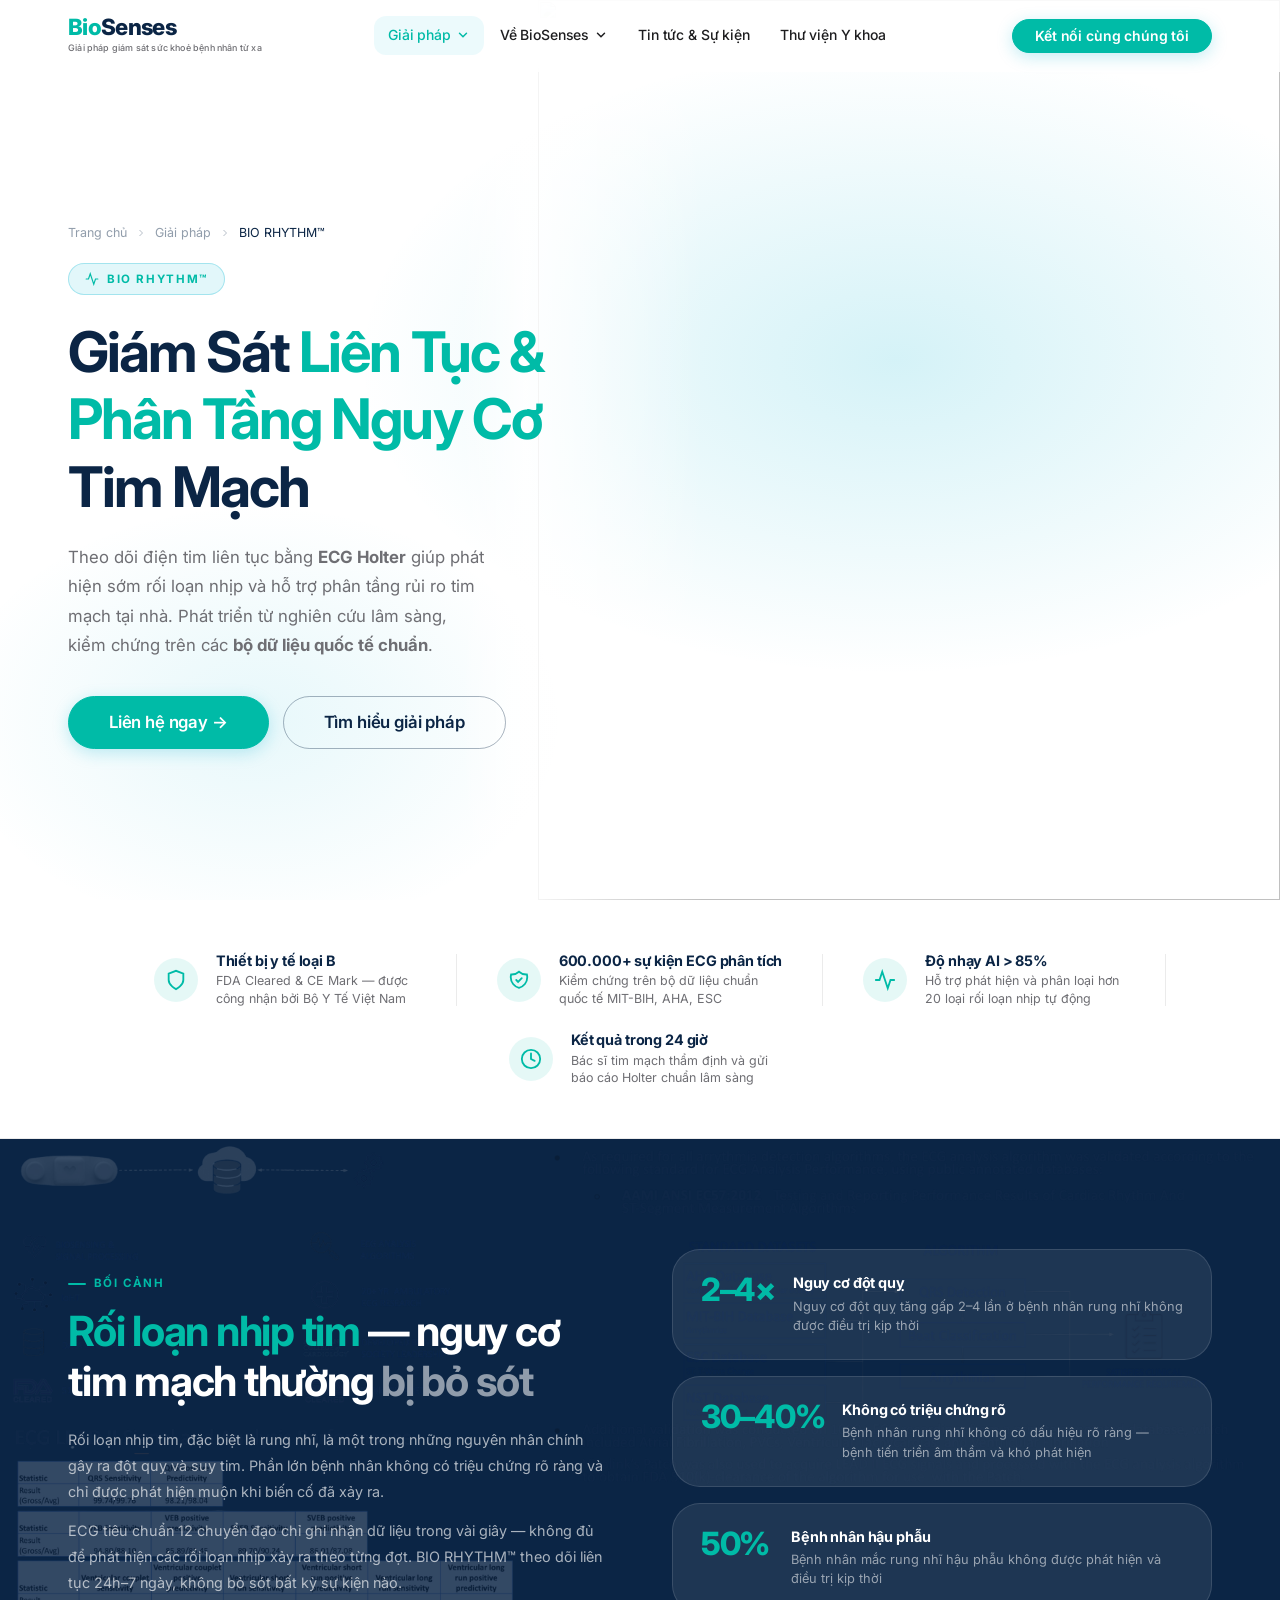
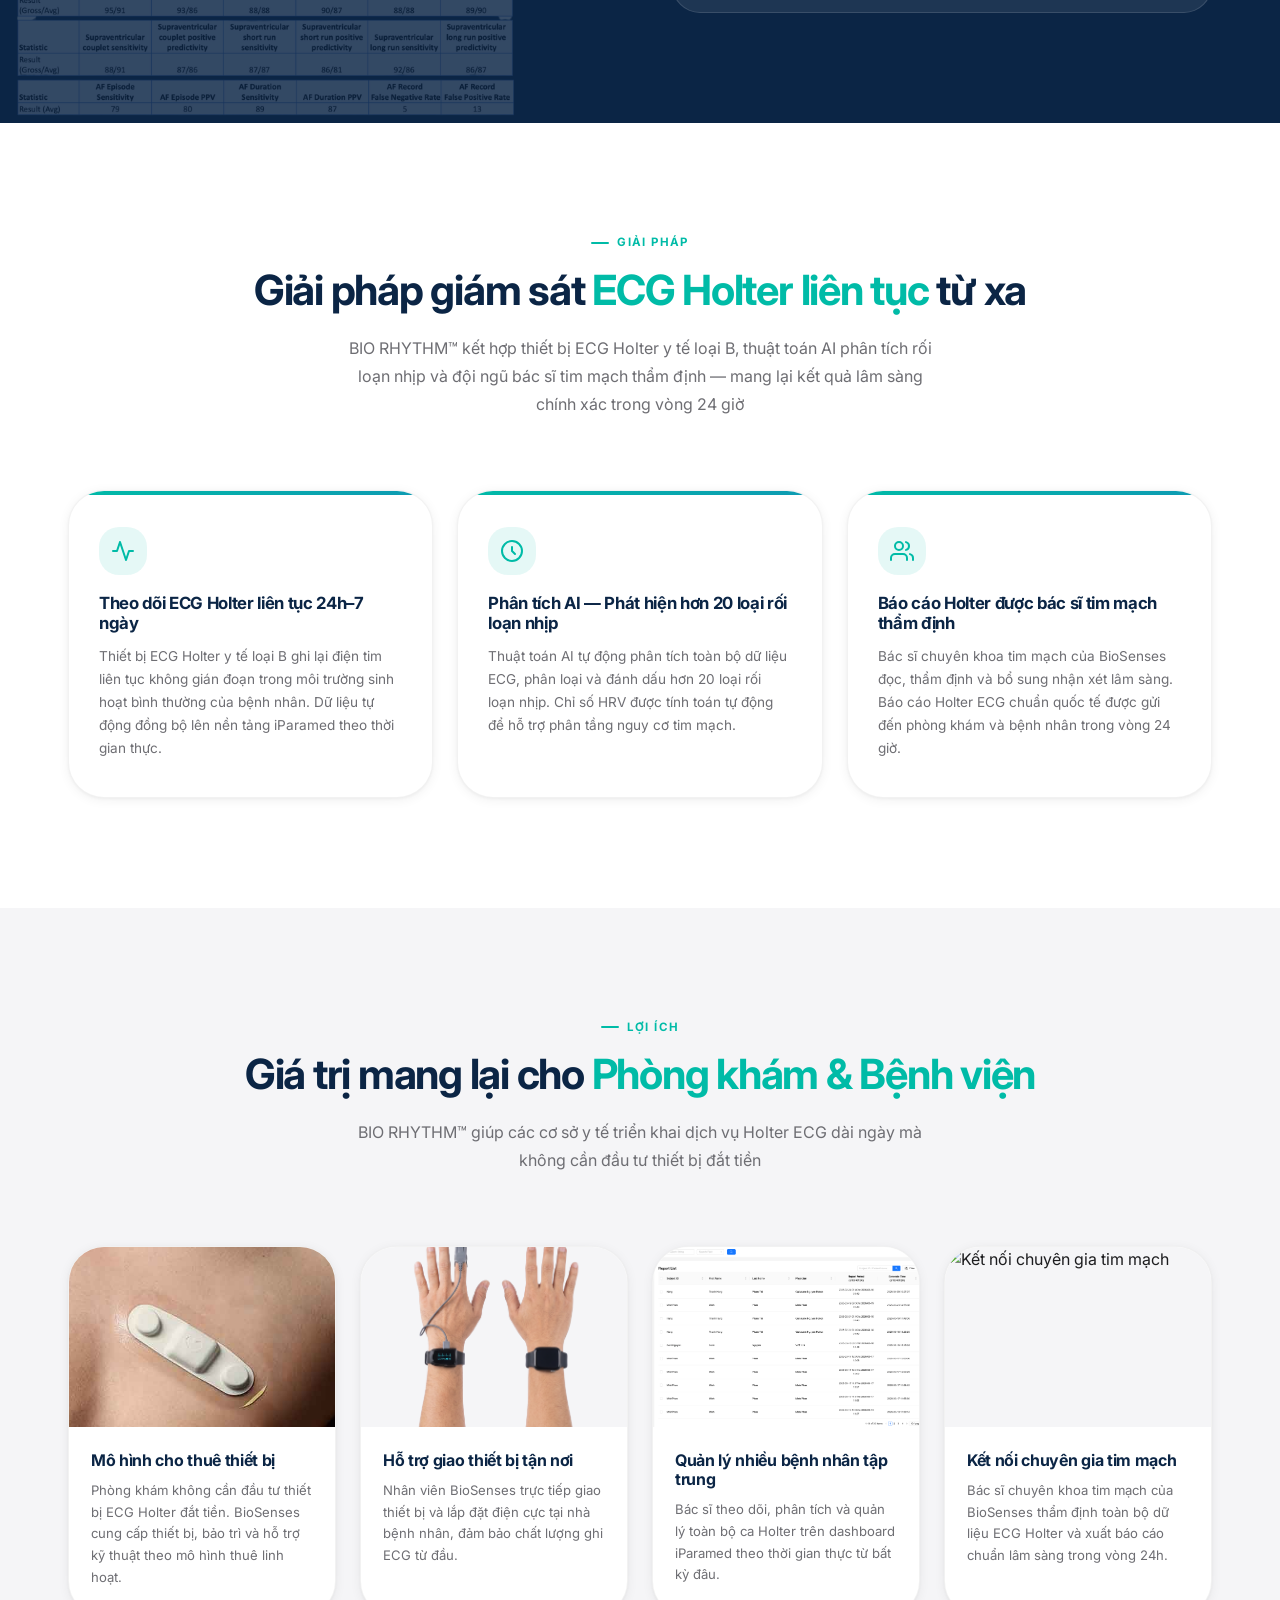
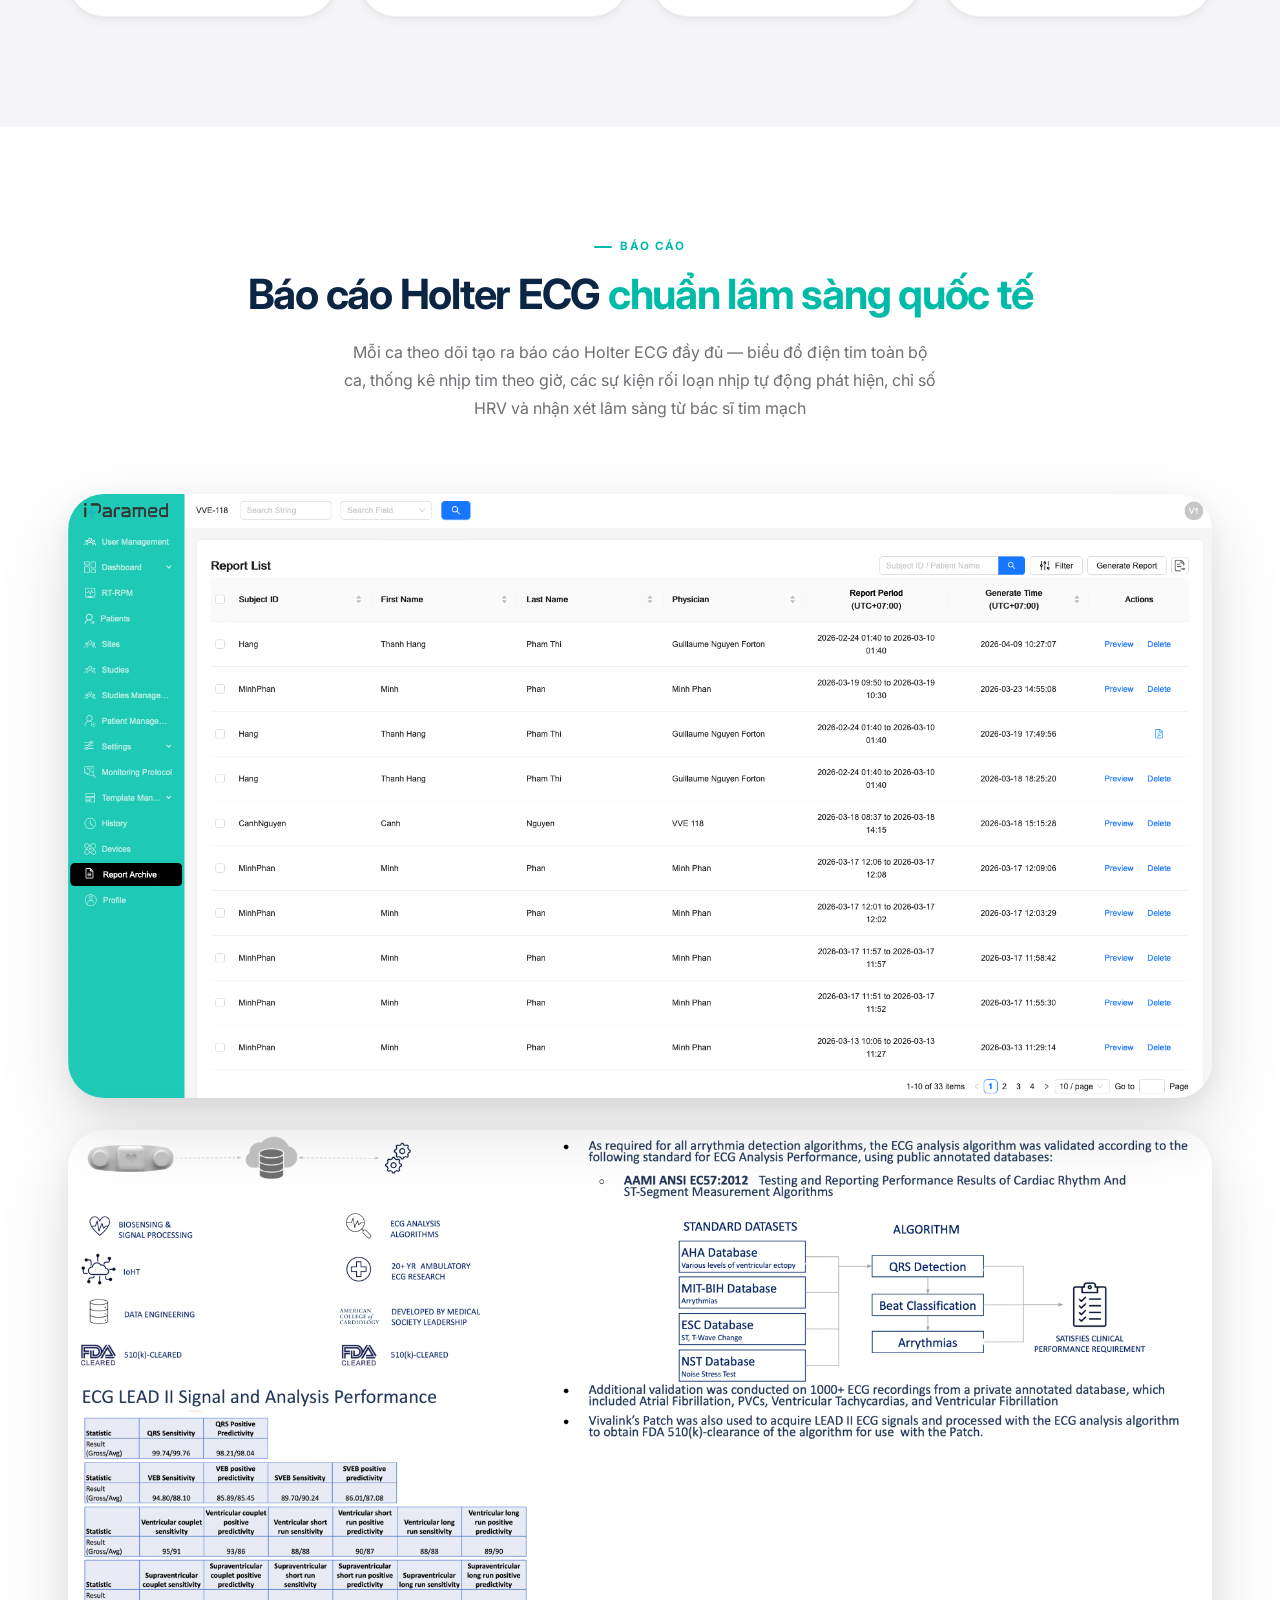
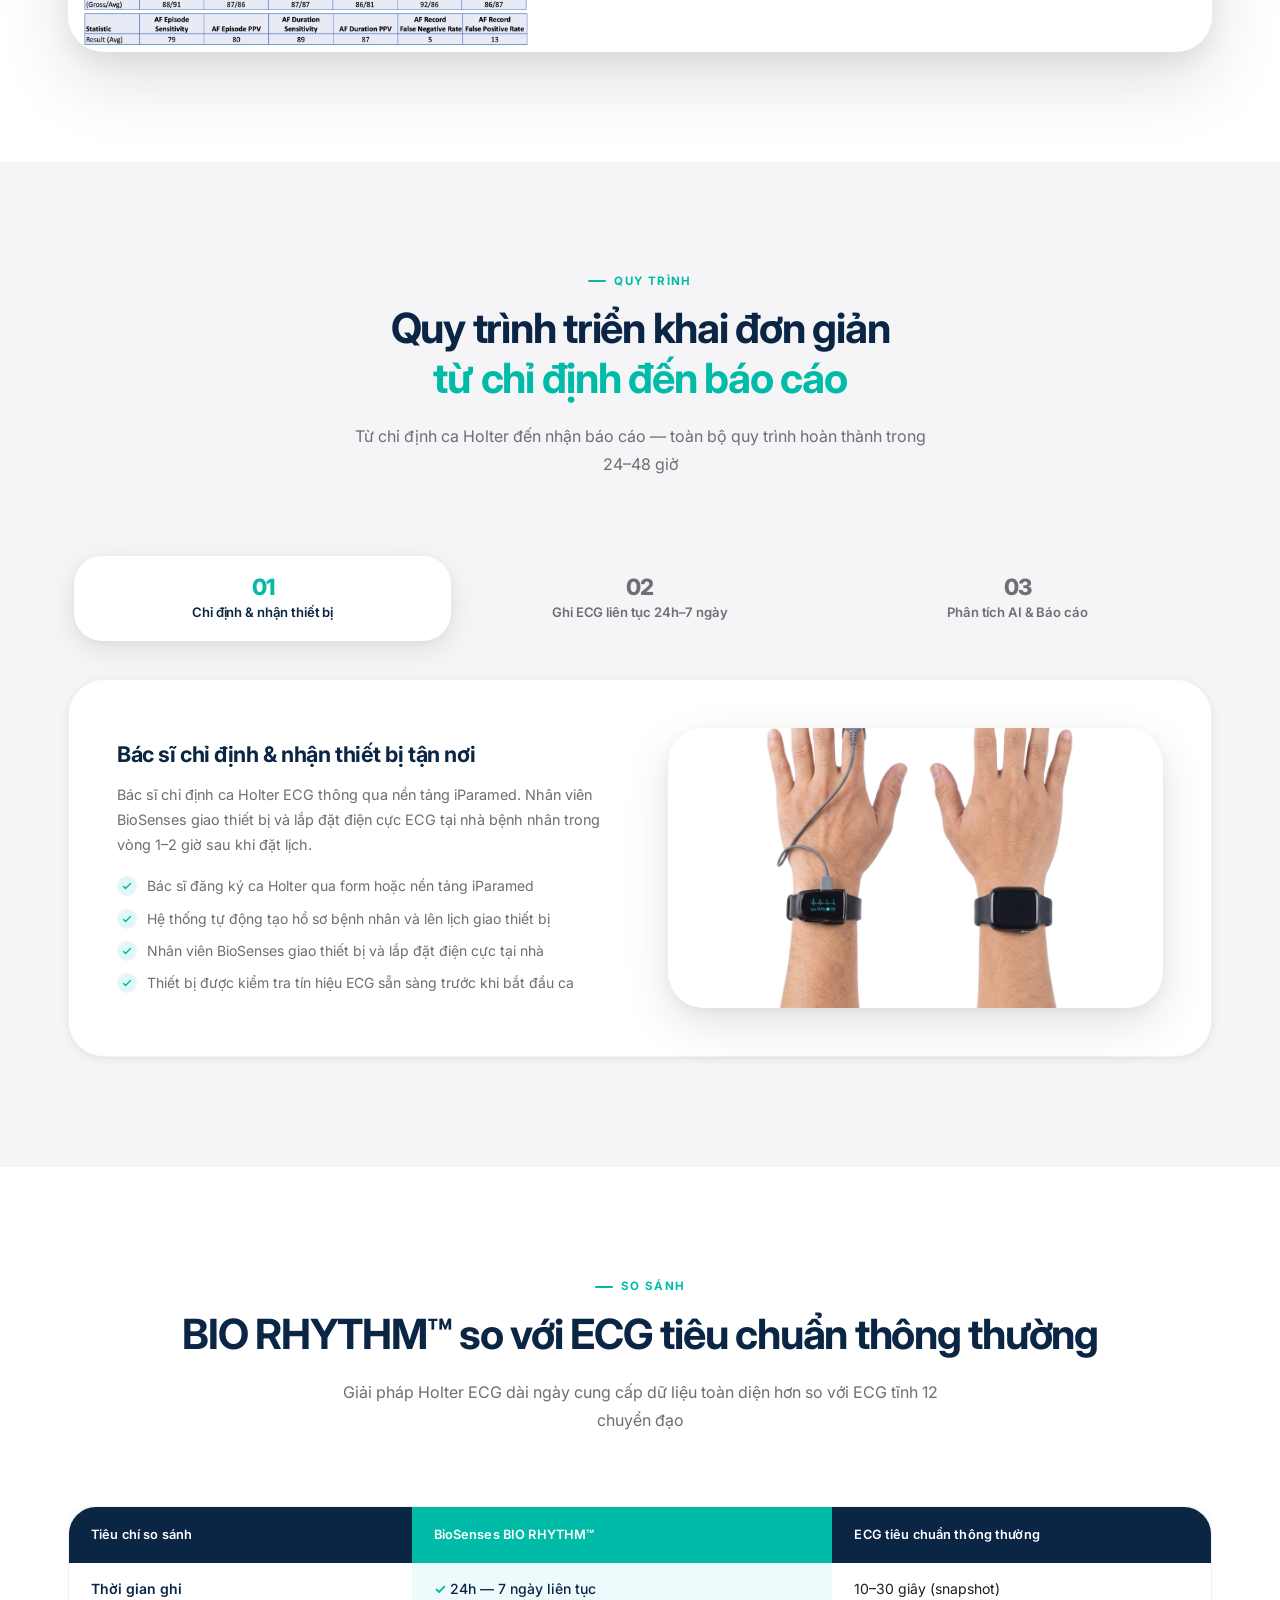
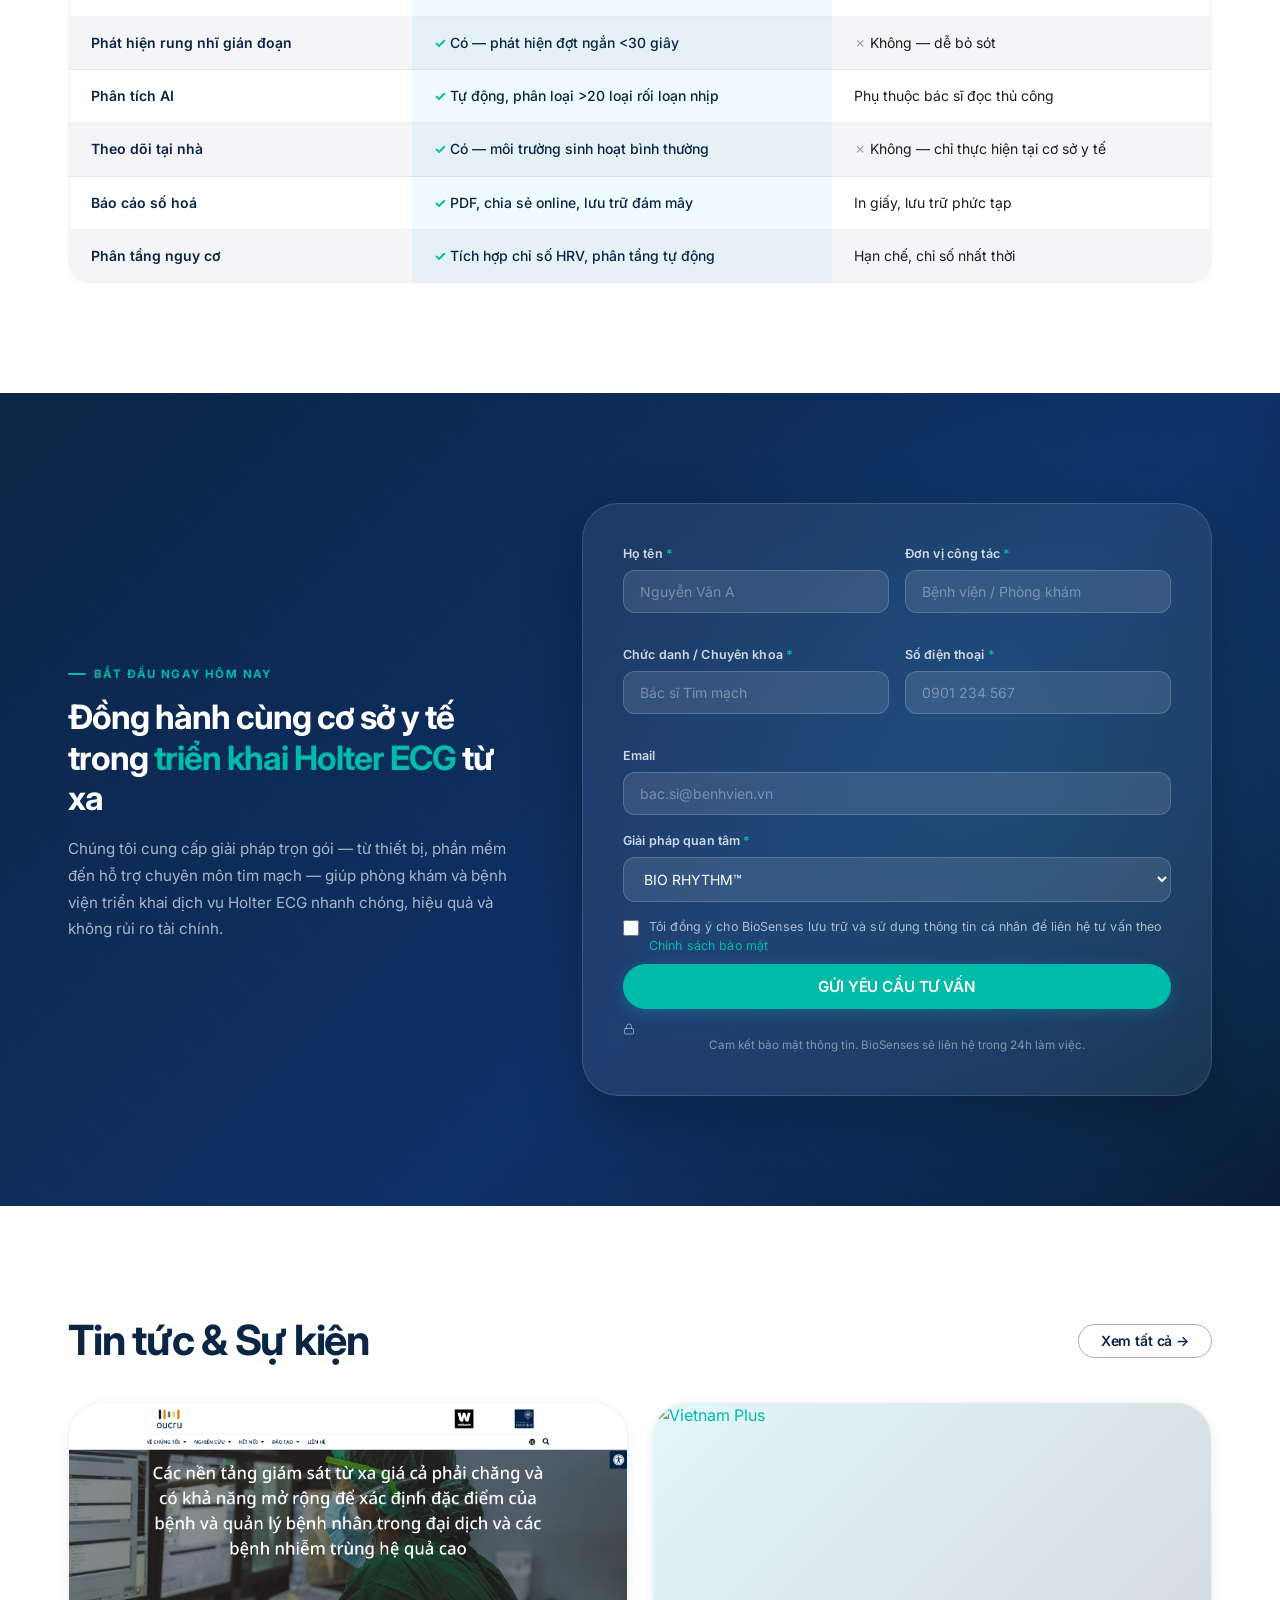
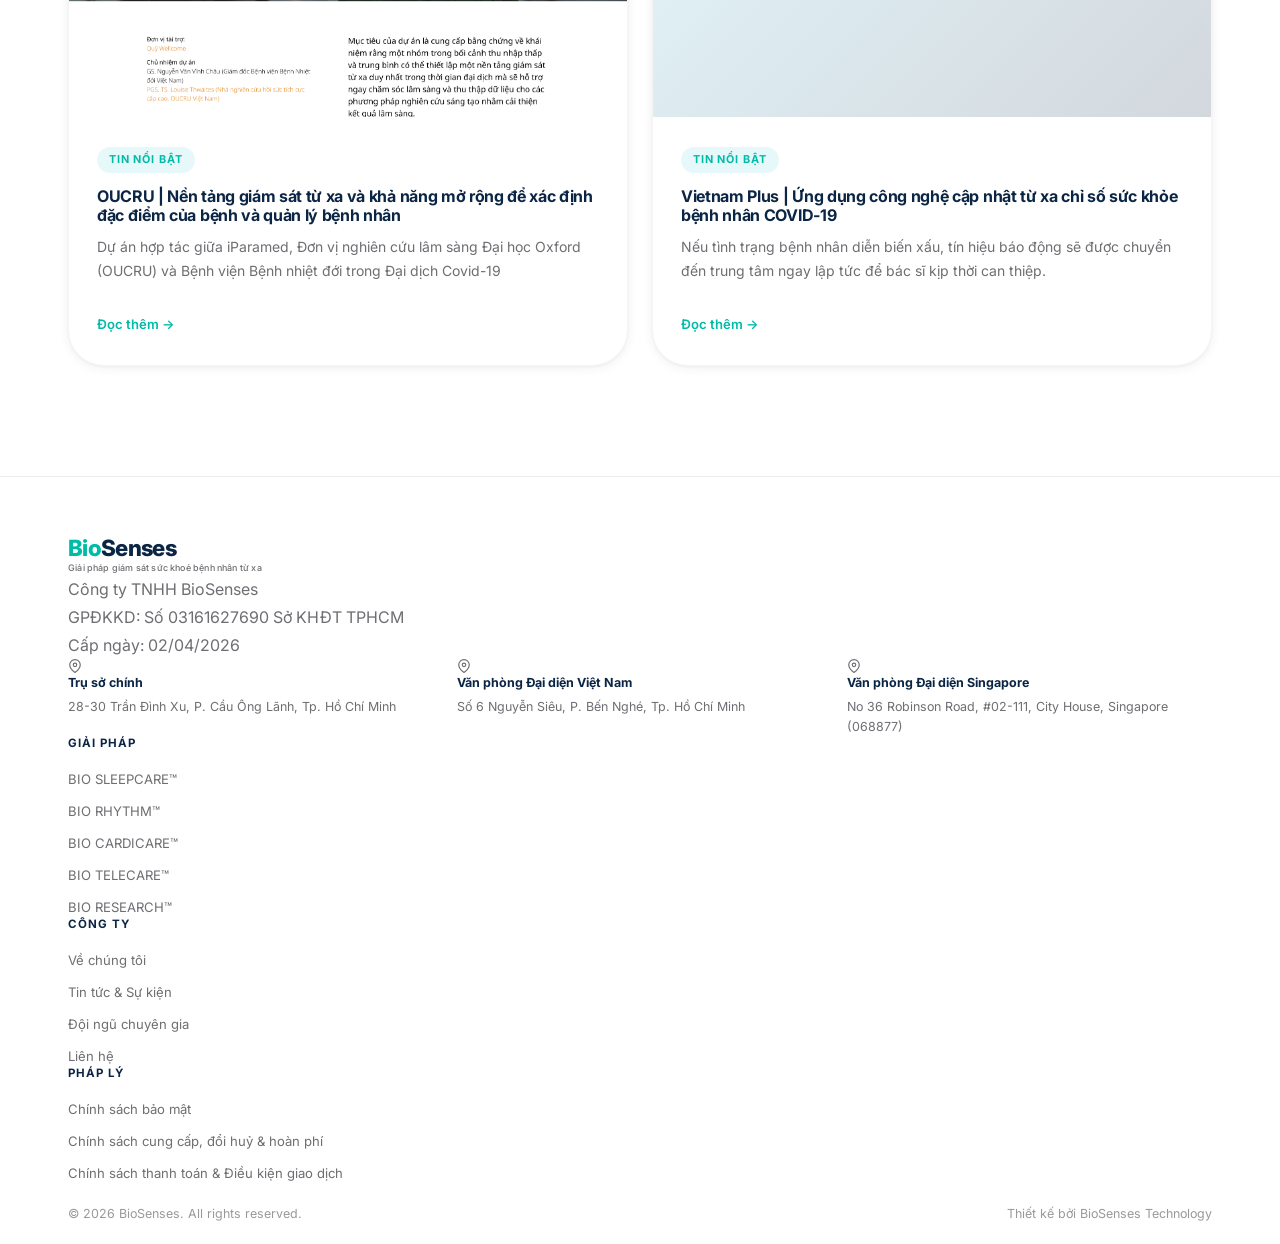
==== commit a0c737c5: "Revamp BioSenses website — full design overhaul - New hero layout: full-screen image anchored right " ====
--- a/bio-rhythm.html
+++ b/bio-rhythm.html
@@ -47,155 +47,305 @@
       <li class="nav-item"><a href="news.html" class="nav-link">Tin tức &amp; Sự kiện</a></li>
       <li class="nav-item"><a href="#" class="nav-link">Thư viện Y khoa</a></li>
     </ul>
-    <div class="nav-cta"><a href="contact.html" class="btn btn-primary btn-sm">Kết nối cùng chúng tôi</a></div>
-    <button class="hamburger" aria-label="Mở menu"><span></span><span></span><span></span></button>
+    <div class="nav-cta">
+      <a href="#contact-form" class="btn btn-primary btn-sm">Kết nối cùng chúng tôi</a>
+    </div>
+    <button class="hamburger" aria-label="Mở menu" aria-expanded="false">
+      <span></span><span></span><span></span>
+    </button>
   </div>
 </nav>
 
-<!-- HERO -->
-<section class="hero-solution" aria-label="BIO RHYTHM Hero">
-  <div class="container">
-    <nav class="breadcrumb" aria-label="Breadcrumb">
-      <a href="index.html">Trang chủ</a>
-      <svg width="12" height="12" viewBox="0 0 24 24" fill="none" stroke="currentColor" stroke-width="2"><polyline points="9 18 15 12 9 6"/></svg>
-      <span>Giải pháp</span>
-      <svg width="12" height="12" viewBox="0 0 24 24" fill="none" stroke="currentColor" stroke-width="2"><polyline points="9 18 15 12 9 6"/></svg>
-      <span>BIO RHYTHM™</span>
-    </nav>
-    <div class="solution-badge">BIO RHYTHM™</div>
-    <h1><span class="hl-muted">Giám Sát</span> Liên Tục &amp;<br><span class="hl">Phân Tầng Nguy Cơ</span> Tim Mạch</h1>
-    <p>Theo dõi điện tim liên tục bằng <strong style="color:rgba(255,255,255,.9)">ECG Holter</strong> giúp phát hiện sớm rối loạn nhịp và hỗ trợ phân tầng rủi ro nguy cơ tim mạch tại nhà. Phát triển từ nghiên cứu lâm sàng, kiểm chứng trên các <strong style="color:rgba(255,255,255,.9)">bộ dữ liệu quốc tế chuẩn</strong>.</p>
-    <div class="hero-btns">
-      <a href="#contact-form" class="btn btn-primary btn-lg">Tư vấn triển khai</a>
-      <a href="#solution" class="btn btn-outline-white btn-lg">Tìm hiểu giải pháp</a>
-    </div>
-    <div style="margin-top:40px;">
-      <img src="assets/images/device-ecg.jpg" alt="ECG Holter Device" style="max-height:200px;width:auto;border-radius:16px;box-shadow:0 16px 48px rgba(0,0,0,0.3);">
-    </div>
-  </div>
-</section>
-
-<!-- KEY CREDENTIALS -->
-<section class="section bg-white section--sm">
-  <div class="container">
-    <div class="credentials-grid">
-      <div class="credential-card fade-up">
-        <div class="credential-icon">
-          <svg width="22" height="22" viewBox="0 0 24 24" fill="none" stroke="currentColor" stroke-width="2" stroke-linecap="round"><path d="M9 12l2 2 4-4m5.618-4.016A11.955 11.955 0 0 1 12 2.944a11.955 11.955 0 0 1-8.618 3.04A12.02 12.02 0 0 0 3 9c0 5.591 3.824 10.29 9 11.622 5.176-1.332 9-6.03 9-11.622 0-1.042-.133-2.052-.382-3.016z"/></svg>
-        </div>
-        <div>
+<!-- HERO — full-screen image -->
+<section class="hero hero-fullscreen" aria-label="BIO RHYTHM Hero">
+  <div class="hero-fullscreen-bg">
+    <img src="assets/images/photoshoot-consultation.png" alt="" aria-hidden="true">
+  </div>
+  <div class="container">
+    <div class="hero-text-panel">
+      <nav class="breadcrumb" aria-label="Breadcrumb" style="margin-bottom:20px;">
+        <a href="index.html" style="color:rgba(11,37,69,.45);">Trang chủ</a>
+        <svg width="12" height="12" viewBox="0 0 24 24" fill="none" stroke="rgba(11,37,69,.3)" stroke-width="2"><polyline points="9 18 15 12 9 6"/></svg>
+        <span style="color:rgba(11,37,69,.45);">Giải pháp</span>
+        <svg width="12" height="12" viewBox="0 0 24 24" fill="none" stroke="rgba(11,37,69,.3)" stroke-width="2"><polyline points="9 18 15 12 9 6"/></svg>
+        <span style="color:var(--color-primary);">BIO RHYTHM™</span>
+      </nav>
+      <div class="hero-label">
+        <svg width="14" height="14" viewBox="0 0 24 24" fill="none" stroke="currentColor" stroke-width="2" stroke-linecap="round"><path d="M22 12h-4l-3 9L9 3l-3 9H2"/></svg>
+        BIO RHYTHM™
+      </div>
+      <h1>Giám Sát <span class="hl">Liên Tục &amp; Phân Tầng Nguy Cơ</span> Tim Mạch</h1>
+      <p>Theo dõi điện tim liên tục bằng <strong>ECG Holter</strong> giúp phát hiện sớm rối loạn nhịp và hỗ trợ phân tầng rủi ro tim mạch tại nhà. Phát triển từ nghiên cứu lâm sàng, kiểm chứng trên các <strong>bộ dữ liệu quốc tế chuẩn</strong>.</p>
+      <div class="hero-btns">
+        <a href="#contact-form" class="btn btn-primary btn-lg">Liên hệ ngay →</a>
+        <a href="#solution" class="btn btn-outline btn-lg">Tìm hiểu giải pháp</a>
+      </div>
+    </div>
+  </div>
+</section>
+
+<!-- PROOF — line separators, no cards -->
+<div class="proof-strip">
+  <div class="container">
+    <div class="proof-strip-inner">
+      <div class="proof-strip-item">
+        <div class="proof-strip-icon">
+          <svg width="22" height="22" viewBox="0 0 24 24" fill="none" stroke="currentColor" stroke-width="2" stroke-linecap="round"><path d="M12 22s8-4 8-10V5l-8-3-8 3v7c0 6 8 10 8 10z"/></svg>
+        </div>
+        <div class="proof-strip-text">
           <h4>Thiết bị y tế loại B</h4>
-          <p>Phát triển từ nghiên cứu lâm sàng cùng Bệnh viện Nguyễn Trãi &amp; Bệnh viện Đại học Y Dược TP.HCM</p>
-        </div>
-      </div>
-      <div class="credential-card fade-up">
-        <div class="credential-icon">
+          <p>FDA Cleared &amp; CE Mark — được công nhận bởi Bộ Y Tế Việt Nam</p>
+        </div>
+      </div>
+      <div class="proof-strip-sep"></div>
+      <div class="proof-strip-item">
+        <div class="proof-strip-icon">
+          <svg width="22" height="22" viewBox="0 0 24 24" fill="none" stroke="currentColor" stroke-width="2" stroke-linecap="round"><path d="M9 12l2 2 4-4"/><path d="M20.618 5.984A11.955 11.955 0 0 1 12 2.944a11.955 11.955 0 0 1-8.618 3.04A12.02 12.02 0 0 0 3 9c0 5.591 3.824 10.29 9 11.622 5.176-1.332 9-6.03 9-11.622 0-1.042-.133-2.052-.382-3.016z"/></svg>
+        </div>
+        <div class="proof-strip-text">
+          <h4>600.000+ sự kiện ECG phân tích</h4>
+          <p>Kiểm chứng trên bộ dữ liệu chuẩn quốc tế MIT-BIH, AHA, ESC</p>
+        </div>
+      </div>
+      <div class="proof-strip-sep"></div>
+      <div class="proof-strip-item">
+        <div class="proof-strip-icon">
           <svg width="22" height="22" viewBox="0 0 24 24" fill="none" stroke="currentColor" stroke-width="2" stroke-linecap="round"><path d="M22 12h-4l-3 9L9 3l-3 9H2"/></svg>
         </div>
-        <div>
-          <h4>600.000+ sự kiện ECG phân tích</h4>
-          <p>Kiểm chứng trên các bộ dữ liệu chuẩn quốc tế: MIT-BIH, AHA, ESC</p>
-        </div>
-      </div>
-      <div class="credential-card fade-up">
-        <div class="credential-icon">
-          <svg width="22" height="22" viewBox="0 0 24 24" fill="none" stroke="currentColor" stroke-width="2" stroke-linecap="round"><path d="M12 2l3 7h7l-5.5 4 2 7L12 16l-6.5 4 2-7L2 9h7z"/></svg>
-        </div>
-        <div>
+        <div class="proof-strip-text">
           <h4>Độ nhạy AI &gt; 85%</h4>
-          <p>Hỗ trợ phát hiện và phân loại rối loạn nhịp với độ chính xác cao</p>
-        </div>
-      </div>
-    </div>
-  </div>
-</section>
-
-<!-- PROBLEM -->
-<section class="section bg-light">
+          <p>Hỗ trợ phát hiện và phân loại hơn 20 loại rối loạn nhịp tự động</p>
+        </div>
+      </div>
+      <div class="proof-strip-sep"></div>
+      <div class="proof-strip-item">
+        <div class="proof-strip-icon">
+          <svg width="22" height="22" viewBox="0 0 24 24" fill="none" stroke="currentColor" stroke-width="2" stroke-linecap="round"><circle cx="12" cy="12" r="10"/><polyline points="12 6 12 12 16 14"/></svg>
+        </div>
+        <div class="proof-strip-text">
+          <h4>Kết quả trong 24 giờ</h4>
+          <p>Bác sĩ tim mạch thẩm định và gửi báo cáo Holter chuẩn lâm sàng</p>
+        </div>
+      </div>
+    </div>
+  </div>
+</div>
+
+<!-- BỐI CẢNH — full-screen bg, 1/2 text + 1/2 cards -->
+<section class="section boicanh-section" id="boicanh">
+  <div class="boicanh-bg">
+    <img src="assets/images/research-ecg-fda.png" alt="" aria-hidden="true">
+  </div>
+  <div class="container">
+    <div class="boicanh-grid">
+      <div class="boicanh-text">
+        <div class="section-label">Bối cảnh</div>
+        <h2><span class="hl">Rối loạn nhịp tim</span> — nguy cơ tim mạch thường <em style="font-style:normal;color:rgba(255,255,255,.55);">bị bỏ sót</em></h2>
+        <p>Rối loạn nhịp tim, đặc biệt là rung nhĩ, là một trong những nguyên nhân chính gây ra đột quỵ và suy tim. Phần lớn bệnh nhân không có triệu chứng rõ ràng và chỉ được phát hiện muộn khi biến cố đã xảy ra.</p>
+        <p style="margin-top:14px;">ECG tiêu chuẩn 12 chuyển đạo chỉ ghi nhận dữ liệu trong vài giây — không đủ để phát hiện các rối loạn nhịp xảy ra theo từng đợt. BIO RHYTHM™ theo dõi liên tục 24h–7 ngày, không bỏ sót bất kỳ sự kiện nào.</p>
+      </div>
+      <div class="boicanh-cards">
+        <div class="boicanh-card fade-up">
+          <div class="boicanh-card-num">2–4×</div>
+          <div class="boicanh-card-text">
+            <h4>Nguy cơ đột quỵ</h4>
+            <p>Nguy cơ đột quỵ tăng gấp 2–4 lần ở bệnh nhân rung nhĩ không được điều trị kịp thời</p>
+          </div>
+        </div>
+        <div class="boicanh-card fade-up">
+          <div class="boicanh-card-num">30–40%</div>
+          <div class="boicanh-card-text">
+            <h4>Không có triệu chứng rõ</h4>
+            <p>Bệnh nhân rung nhĩ không có dấu hiệu rõ ràng — bệnh tiến triển âm thầm và khó phát hiện</p>
+          </div>
+        </div>
+        <div class="boicanh-card fade-up">
+          <div class="boicanh-card-num">50%</div>
+          <div class="boicanh-card-text">
+            <h4>Bệnh nhân hậu phẫu</h4>
+            <p>Bệnh nhân mắc rung nhĩ hậu phẫu không được phát hiện và điều trị kịp thời</p>
+          </div>
+        </div>
+      </div>
+    </div>
+  </div>
+</section>
+
+<!-- SOLUTION — headline + sub-headline + 3 cards -->
+<section class="section bg-white" id="solution">
   <div class="container">
     <div class="section-header centered">
-      <div class="section-label">Vấn đề</div>
-      <h2><span class="hl">Rối loạn nhịp tim</span> — nguy cơ tim mạch<br><span class="hl-muted">thầm lặng thường bị bỏ sót</span></h2>
-      <p>Rối loạn nhịp tim, đặc biệt là rung nhĩ, là một trong những nguyên nhân chính gây ra đột quỵ và suy tim. Phần lớn bệnh nhân không có triệu chứng rõ ràng và chỉ được phát hiện muộn khi biến cố đã xảy ra. ECG tiêu chuẩn 12 chuyển đạo chỉ ghi nhận dữ liệu trong vài giây, không đủ để phát hiện các rối loạn nhịp xảy ra theo từng đợt.</p>
-    </div>
-    <div class="stats-grid">
-      <div class="stat-block fade-up">
-        <span class="stat-block-value">2–4×</span>
-        <span class="stat-block-label">Nguy cơ đột quỵ tăng gấp 2–4 lần ở bệnh nhân rung nhĩ không điều trị</span>
-      </div>
-      <div class="stat-block fade-up">
-        <span class="stat-block-value">30–40%</span>
-        <span class="stat-block-label">Bệnh nhân rung nhĩ không có dấu hiệu rõ ràng — bệnh tiến triển âm thầm</span>
-      </div>
-      <div class="stat-block fade-up">
-        <span class="stat-block-value">50%</span>
-        <span class="stat-block-label">Bệnh nhân mắc rung nhĩ hậu phẫu không được phát hiện kịp thời</span>
-      </div>
-      <div class="stat-block fade-up">
-        <span class="stat-block-value">24h+</span>
-        <span class="stat-block-label">Cần theo dõi liên tục để phát hiện các đợt rối loạn nhịp gián đoạn</span>
-      </div>
-    </div>
-  </div>
-</section>
-
-<!-- SOLUTION -->
-<section class="section bg-white" id="solution">
-  <div class="container">
-    <div class="report-grid">
-      <div>
-        <div class="section-label">Giải pháp</div>
-        <h2>Giải pháp giám sát ECG Holter liên tục từ xa</h2>
-        <p>BIO RHYTHM™ sử dụng thiết bị ECG Holter y tế loại B để ghi lại điện tim liên tục 24h hoặc nhiều ngày. Dữ liệu ECG thô được đồng bộ lên nền tảng iParamed, thuật toán AI phân loại sự kiện nhịp tim, bác sĩ chuyên môn thẩm định và xuất báo cáo lâm sàng chi tiết.</p>
-        <ul class="feature-list">
-          <li>ECG Holter liên tục 24/7 — Theo dõi điện tim không gián đoạn trong môi trường sinh hoạt bình thường</li>
-          <li>AI hỗ trợ phân tích — Phát hiện và phân loại hơn 20 loại rối loạn nhịp tự động</li>
-          <li>Bác sĩ thẩm định kết quả — Đội ngũ bác sĩ tim mạch đánh giá và bổ sung nhận xét lâm sàng</li>
-          <li>Báo cáo Holter chuẩn lâm sàng — Xuất PDF với biểu đồ ECG, thống kê và kết luận chuyên môn</li>
-        </ul>
-      </div>
-      <div class="report-image-placeholder" style="background:none;border:none;">
-        <img src="assets/images/research-ecg-fda.png" alt="ECG Analysis" style="width:100%;height:100%;object-fit:cover;border-radius:inherit;">
-      </div>
-    </div>
-  </div>
-</section>
-
-<!-- CLINIC BENEFITS -->
+      <div class="section-label">Giải pháp</div>
+      <h2>Giải pháp giám sát <span class="hl">ECG Holter liên tục</span> từ xa</h2>
+      <p>BIO RHYTHM™ kết hợp thiết bị ECG Holter y tế loại B, thuật toán AI phân tích rối loạn nhịp và đội ngũ bác sĩ tim mạch thẩm định — mang lại kết quả lâm sàng chính xác trong vòng 24 giờ</p>
+    </div>
+    <div class="solution-cards-grid">
+      <div class="solution-feature-card fade-up">
+        <div class="sfc-icon">
+          <svg width="24" height="24" viewBox="0 0 24 24" fill="none" stroke="currentColor" stroke-width="2" stroke-linecap="round" stroke-linejoin="round"><path d="M22 12h-4l-3 9L9 3l-3 9H2"/></svg>
+        </div>
+        <h3>Theo dõi ECG Holter liên tục 24h–7 ngày</h3>
+        <p>Thiết bị ECG Holter y tế loại B ghi lại điện tim liên tục không gián đoạn trong môi trường sinh hoạt bình thường của bệnh nhân. Dữ liệu tự động đồng bộ lên nền tảng iParamed theo thời gian thực.</p>
+      </div>
+      <div class="solution-feature-card fade-up">
+        <div class="sfc-icon">
+          <svg width="24" height="24" viewBox="0 0 24 24" fill="none" stroke="currentColor" stroke-width="2" stroke-linecap="round" stroke-linejoin="round"><path d="M12 2a10 10 0 1 0 0 20 10 10 0 0 0 0-20z"/><path d="M12 8v4l3 3"/></svg>
+        </div>
+        <h3>Phân tích AI — Phát hiện hơn 20 loại rối loạn nhịp</h3>
+        <p>Thuật toán AI tự động phân tích toàn bộ dữ liệu ECG, phân loại và đánh dấu hơn 20 loại rối loạn nhịp. Chỉ số HRV được tính toán tự động để hỗ trợ phân tầng nguy cơ tim mạch.</p>
+      </div>
+      <div class="solution-feature-card fade-up">
+        <div class="sfc-icon">
+          <svg width="24" height="24" viewBox="0 0 24 24" fill="none" stroke="currentColor" stroke-width="2" stroke-linecap="round" stroke-linejoin="round"><path d="M17 21v-2a4 4 0 0 0-4-4H5a4 4 0 0 0-4 4v2"/><circle cx="9" cy="7" r="4"/><path d="M23 21v-2a4 4 0 0 0-3-3.87"/><path d="M16 3.13a4 4 0 0 1 0 7.75"/></svg>
+        </div>
+        <h3>Báo cáo Holter được bác sĩ tim mạch thẩm định</h3>
+        <p>Bác sĩ chuyên khoa tim mạch của BioSenses đọc, thẩm định và bổ sung nhận xét lâm sàng. Báo cáo Holter ECG chuẩn quốc tế được gửi đến phòng khám và bệnh nhân trong vòng 24 giờ.</p>
+      </div>
+    </div>
+  </div>
+</section>
+
+<!-- GIÁ TRỊ MANG LẠI CHO PK — 4 cards + ảnh -->
 <section class="section bg-light">
   <div class="container">
     <div class="section-header centered">
       <div class="section-label">Lợi ích</div>
-      <h2>Mở rộng dịch vụ Holter tim mạch không cần đầu tư thiết bị</h2>
-      <p>BIO RHYTHM™ giúp các phòng khám và bệnh viện triển khai dịch vụ Holter ECG dài ngày linh hoạt, hiệu quả với chi phí vận hành tối ưu.</p>
-    </div>
-    <div class="clinic-benefits-grid">
-      <div class="card fade-up">
-        <div class="card-icon">
-          <svg width="22" height="22" viewBox="0 0 24 24" fill="none" stroke="currentColor" stroke-width="2" stroke-linecap="round"><circle cx="12" cy="12" r="10"/><path d="M12 8v4l3 3"/></svg>
-        </div>
-        <h3>Mô hình cho thuê thiết bị</h3>
-        <p>Phòng khám không cần đầu tư thiết bị ECG Holter đắt tiền. BioSenses cung cấp đầy đủ thiết bị, bảo trì và hỗ trợ kỹ thuật theo mô hình thuê linh hoạt.</p>
-      </div>
-      <div class="card fade-up">
-        <div class="card-icon">
-          <svg width="22" height="22" viewBox="0 0 24 24" fill="none" stroke="currentColor" stroke-width="2" stroke-linecap="round"><path d="M21 10c0 7-9 13-9 13s-9-6-9-13a9 9 0 0 1 18 0z"/><circle cx="12" cy="10" r="3"/></svg>
-        </div>
-        <h3>Hỗ trợ giao thiết bị tận nơi</h3>
-        <p>Nhân viên BioSenses trực tiếp giao thiết bị và lắp đặt điện cực tại nhà bệnh nhân, đảm bảo chất lượng ghi ECG ngay từ đầu.</p>
-      </div>
-      <div class="card fade-up">
-        <div class="card-icon">
-          <svg width="22" height="22" viewBox="0 0 24 24" fill="none" stroke="currentColor" stroke-width="2" stroke-linecap="round"><path d="M17 21v-2a4 4 0 0 0-4-4H5a4 4 0 0 0-4 4v2"/><circle cx="9" cy="7" r="4"/><path d="M23 21v-2a4 4 0 0 0-3-3.87"/><path d="M16 3.13a4 4 0 0 1 0 7.75"/></svg>
-        </div>
-        <h3>Kết nối chuyên gia tim mạch</h3>
-        <p>Bác sĩ chuyên khoa tim mạch của BioSenses đọc và thẩm định toàn bộ dữ liệu ECG Holter, xuất báo cáo chuẩn lâm sàng trong vòng 24h.</p>
-      </div>
-    </div>
-  </div>
-</section>
-
-<!-- COMPARISON TABLE -->
+      <h2>Giá trị mang lại cho <span class="hl">Phòng khám &amp; Bệnh viện</span></h2>
+      <p>BIO RHYTHM™ giúp các cơ sở y tế triển khai dịch vụ Holter ECG dài ngày mà không cần đầu tư thiết bị đắt tiền</p>
+    </div>
+    <div class="usp-grid">
+      <div class="usp-card fade-up">
+        <div class="usp-card-img">
+          <img src="assets/images/device-ecg.jpg" alt="Thiết bị ECG Holter">
+        </div>
+        <div class="usp-card-body">
+          <h3>Mô hình cho thuê thiết bị</h3>
+          <p>Phòng khám không cần đầu tư thiết bị ECG Holter đắt tiền. BioSenses cung cấp thiết bị, bảo trì và hỗ trợ kỹ thuật theo mô hình thuê linh hoạt.</p>
+        </div>
+      </div>
+      <div class="usp-card fade-up">
+        <div class="usp-card-img">
+          <img src="assets/images/photoshoot-device-hand.png" alt="Giao thiết bị tận nơi">
+        </div>
+        <div class="usp-card-body">
+          <h3>Hỗ trợ giao thiết bị tận nơi</h3>
+          <p>Nhân viên BioSenses trực tiếp giao thiết bị và lắp đặt điện cực tại nhà bệnh nhân, đảm bảo chất lượng ghi ECG từ đầu.</p>
+        </div>
+      </div>
+      <div class="usp-card fade-up">
+        <div class="usp-card-img">
+          <img src="assets/images/portal-ecg.png" alt="Nền tảng quản lý ECG">
+        </div>
+        <div class="usp-card-body">
+          <h3>Quản lý nhiều bệnh nhân tập trung</h3>
+          <p>Bác sĩ theo dõi, phân tích và quản lý toàn bộ ca Holter trên dashboard iParamed theo thời gian thực từ bất kỳ đâu.</p>
+        </div>
+      </div>
+      <div class="usp-card fade-up">
+        <div class="usp-card-img">
+          <img src="assets/images/photoshoot-consultation.png" alt="Kết nối chuyên gia tim mạch">
+        </div>
+        <div class="usp-card-body">
+          <h3>Kết nối chuyên gia tim mạch</h3>
+          <p>Bác sĩ chuyên khoa tim mạch của BioSenses thẩm định toàn bộ dữ liệu ECG Holter và xuất báo cáo chuẩn lâm sàng trong vòng 24h.</p>
+        </div>
+      </div>
+    </div>
+  </div>
+</section>
+
+<!-- BÁO CÁO — full-size images -->
+<section class="section bg-white">
+  <div class="container">
+    <div class="section-header centered">
+      <div class="section-label">Báo cáo</div>
+      <h2>Báo cáo Holter ECG <span class="hl">chuẩn lâm sàng quốc tế</span></h2>
+      <p>Mỗi ca theo dõi tạo ra báo cáo Holter ECG đầy đủ — biểu đồ điện tim toàn bộ ca, thống kê nhịp tim theo giờ, các sự kiện rối loạn nhịp tự động phát hiện, chỉ số HRV và nhận xét lâm sàng từ bác sĩ tim mạch</p>
+    </div>
+    <div class="report-full">
+      <img src="assets/images/portal-ecg.png" alt="Giao diện ECG trên nền tảng iParamed">
+      <img src="assets/images/research-ecg-fda.png" alt="Báo cáo ECG Holter lâm sàng">
+    </div>
+  </div>
+</section>
+
+<!-- QUY TRÌNH — horizontal tab bar, 3 steps -->
+<section class="section bg-light">
+  <div class="container">
+    <div class="section-header centered">
+      <div class="section-label">Quy trình</div>
+      <h2>Quy trình triển khai đơn giản<br><span class="hl">từ chỉ định đến báo cáo</span></h2>
+      <p>Từ chỉ định ca Holter đến nhận báo cáo — toàn bộ quy trình hoàn thành trong 24–48 giờ</p>
+    </div>
+
+    <div class="process-tabs">
+      <div class="process-tab-bar">
+        <button class="process-tab-btn active" data-step="rp-step-1">
+          <span class="ptb-num">01</span>
+          <span class="ptb-label">Chỉ định &amp; nhận thiết bị</span>
+        </button>
+        <button class="process-tab-btn" data-step="rp-step-2">
+          <span class="ptb-num">02</span>
+          <span class="ptb-label">Ghi ECG liên tục 24h–7 ngày</span>
+        </button>
+        <button class="process-tab-btn" data-step="rp-step-3">
+          <span class="ptb-num">03</span>
+          <span class="ptb-label">Phân tích AI &amp; Báo cáo</span>
+        </button>
+      </div>
+
+      <div class="process-step-panel active" id="rp-step-1">
+        <div class="psp-content">
+          <h3>Bác sĩ chỉ định &amp; nhận thiết bị tận nơi</h3>
+          <p>Bác sĩ chỉ định ca Holter ECG thông qua nền tảng iParamed. Nhân viên BioSenses giao thiết bị và lắp đặt điện cực ECG tại nhà bệnh nhân trong vòng 1–2 giờ sau khi đặt lịch.</p>
+          <ul class="psp-list">
+            <li>Bác sĩ đăng ký ca Holter qua form hoặc nền tảng iParamed</li>
+            <li>Hệ thống tự động tạo hồ sơ bệnh nhân và lên lịch giao thiết bị</li>
+            <li>Nhân viên BioSenses giao thiết bị và lắp đặt điện cực tại nhà</li>
+            <li>Thiết bị được kiểm tra tín hiệu ECG sẵn sàng trước khi bắt đầu ca</li>
+          </ul>
+        </div>
+        <div class="psp-visual">
+          <img src="assets/images/photoshoot-device-hand.png" alt="Giao thiết bị ECG tận nơi">
+        </div>
+      </div>
+
+      <div class="process-step-panel" id="rp-step-2">
+        <div class="psp-content">
+          <h3>Bệnh nhân sinh hoạt bình thường &amp; ghi ECG liên tục</h3>
+          <p>Bệnh nhân sinh hoạt bình thường trong khi thiết bị ghi lại điện tim liên tục 24h hoặc nhiều ngày. Dữ liệu được đồng bộ thời gian thực lên nền tảng iParamed.</p>
+          <ul class="psp-list">
+            <li>Thiết bị nhỏ gọn, không ảnh hưởng đến sinh hoạt hàng ngày</li>
+            <li>Ghi liên tục ECG không gián đoạn trong 24h–7 ngày</li>
+            <li>Bệnh nhân ghi chú triệu chứng bất thường qua ứng dụng mobile</li>
+            <li>Bác sĩ theo dõi dữ liệu thời gian thực trên dashboard iParamed</li>
+          </ul>
+        </div>
+        <div class="psp-visual">
+          <img src="assets/images/device-ecg.jpg" alt="Thiết bị ECG Holter theo dõi liên tục">
+        </div>
+      </div>
+
+      <div class="process-step-panel" id="rp-step-3">
+        <div class="psp-content">
+          <h3>AI phân tích &amp; Bác sĩ xuất báo cáo Holter</h3>
+          <p>Sau khi hoàn thành ca theo dõi, AI tự động phân tích toàn bộ dữ liệu ECG. Bác sĩ tim mạch thẩm định và xuất báo cáo Holter chuẩn lâm sàng trong vòng 24 giờ.</p>
+          <ul class="psp-list">
+            <li>AI tự động phân loại và đánh dấu hơn 20 loại rối loạn nhịp</li>
+            <li>Tính toán chỉ số HRV và phân tầng nguy cơ tim mạch tự động</li>
+            <li>Bác sĩ tim mạch thẩm định &amp; bổ sung nhận xét lâm sàng</li>
+            <li>Báo cáo số hoá gửi về phòng khám &amp; bệnh nhân qua ứng dụng trong 24h</li>
+          </ul>
+        </div>
+        <div class="psp-visual">
+          <img src="assets/images/portal-ecg.png" alt="Báo cáo ECG Holter lâm sàng">
+        </div>
+      </div>
+    </div>
+  </div>
+</section>
+
+<!-- SO SÁNH -->
 <section class="section bg-white">
   <div class="container">
     <div class="section-header centered">
@@ -249,154 +399,98 @@
   </div>
 </section>
 
-<!-- REPORT SECTION -->
-<section class="section bg-light">
-  <div class="container">
-    <div class="report-grid">
-      <div class="report-image-placeholder">
-        <svg width="100" height="100" viewBox="0 0 24 24" fill="none" stroke="rgba(20,184,212,0.5)" stroke-width="1" stroke-linecap="round">
-          <path d="M22 12h-4l-3 9L9 3l-3 9H2"/>
-          <rect x="2" y="2" width="20" height="20" rx="3" style="stroke:rgba(20,184,212,0.2)"/>
-        </svg>
-      </div>
-      <div class="report-content">
-        <div class="section-label">Báo cáo</div>
-        <h2>Báo cáo Holter ECG chuẩn lâm sàng quốc tế</h2>
-        <p>Mỗi ca theo dõi tạo ra một báo cáo Holter ECG đầy đủ, bao gồm biểu đồ ECG toàn bộ ca theo dõi, thống kê nhịp tim, các sự kiện rối loạn nhịp được đánh dấu tự động và nhận xét lâm sàng từ bác sĩ tim mạch.</p>
-        <ul class="feature-list">
-          <li>Biểu đồ ECG liên tục toàn bộ ca theo dõi 24h–7 ngày</li>
-          <li>Thống kê nhịp tim: tần số trung bình, tối thiểu, tối đa theo giờ</li>
-          <li>Phát hiện và đánh dấu tự động &gt;20 loại rối loạn nhịp</li>
-          <li>Chỉ số HRV (Heart Rate Variability) — Phân tầng nguy cơ tim mạch</li>
-          <li>Kết luận lâm sàng từ bác sĩ tim mạch trong vòng 24h</li>
-        </ul>
-      </div>
-    </div>
-  </div>
-</section>
-
-<!-- 3-STEP PROCESS -->
-<section class="section bg-white">
-  <div class="container">
-    <div class="section-header centered">
-      <div class="section-label">Quy trình</div>
-      <h2>Quy trình triển khai đơn giản — từ chỉ định đến báo cáo</h2>
-    </div>
-    <div class="steps-vertical" style="max-width:600px;margin-inline:auto;">
-      <div class="step-v fade-up">
-        <div class="step-v-left">
-          <div class="step-v-num">1</div>
-          <div class="step-v-line"></div>
-        </div>
-        <div class="step-v-content">
-          <h4>Bác sĩ chỉ định &amp; nhận thiết bị</h4>
-          <p>Bác sĩ chỉ định ca Holter ECG thông qua nền tảng iParamed. Nhân viên BioSenses giao thiết bị và lắp đặt điện cực ECG tại nhà bệnh nhân trong vòng 1–2 giờ sau khi đặt lịch.</p>
-        </div>
-      </div>
-      <div class="step-v fade-up">
-        <div class="step-v-left">
-          <div class="step-v-num">2</div>
-          <div class="step-v-line"></div>
-        </div>
-        <div class="step-v-content">
-          <h4>Theo dõi ECG liên tục 24h–7 ngày</h4>
-          <p>Bệnh nhân sinh hoạt bình thường trong khi thiết bị ghi lại ECG liên tục. Dữ liệu được đồng bộ thời gian thực lên nền tảng. Bệnh nhân có thể ghi chú các triệu chứng bất thường qua ứng dụng.</p>
-        </div>
-      </div>
-      <div class="step-v fade-up">
-        <div class="step-v-left">
-          <div class="step-v-num">3</div>
-        </div>
-        <div class="step-v-content">
-          <h4>Phân tích AI &amp; Báo cáo chuyên môn</h4>
-          <p>Sau khi hoàn thành ca theo dõi, AI phân tích toàn bộ dữ liệu ECG tự động. Bác sĩ tim mạch thẩm định và xuất báo cáo Holter chuẩn lâm sàng trong vòng 24h, chia sẻ trực tiếp đến phòng khám và bệnh nhân.</p>
-        </div>
-      </div>
-    </div>
-  </div>
-</section>
-
 <!-- CTA FORM -->
 <section class="section cta-section" id="contact-form">
   <div class="container">
     <div class="cta-grid">
       <div class="cta-left">
-        <div class="section-label" style="color:var(--color-accent)">Triển khai ngay</div>
-        <h2>Đồng hành cùng cơ sở y tế trong triển khai tầm soát từ xa</h2>
-        <p>Liên hệ đội ngũ BioSenses để được tư vấn về giải pháp BIO RHYTHM™ phù hợp với nhu cầu tim mạch của phòng khám bạn.</p>
-      </div>
-      <form class="cta-form" novalidate>
-        <div class="form-row">
+        <div class="section-label" style="color:var(--color-accent)">Bắt đầu ngay hôm nay</div>
+        <h2>Đồng hành cùng cơ sở y tế<br>trong <span class="hl">triển khai Holter ECG</span> từ xa</h2>
+        <p>Chúng tôi cung cấp giải pháp trọn gói — từ thiết bị, phần mềm đến hỗ trợ chuyên môn tim mạch — giúp phòng khám và bệnh viện triển khai dịch vụ Holter ECG nhanh chóng, hiệu quả và không rủi ro tài chính.</p>
+      </div>
+      <div class="cta-form-wrapper">
+        <form class="cta-form" id="rhythm-cta-form" novalidate>
+          <div class="form-row">
+            <div class="form-group">
+              <label for="rf-name">Họ tên <span style="color:var(--color-accent)">*</span></label>
+              <input type="text" id="rf-name" name="name" placeholder="Nguyễn Văn A" required />
+            </div>
+            <div class="form-group">
+              <label for="rf-org">Đơn vị công tác <span style="color:var(--color-accent)">*</span></label>
+              <input type="text" id="rf-org" name="org" placeholder="Bệnh viện / Phòng khám" required />
+            </div>
+          </div>
+          <div class="form-row">
+            <div class="form-group">
+              <label for="rf-title">Chức danh / Chuyên khoa <span style="color:var(--color-accent)">*</span></label>
+              <input type="text" id="rf-title" name="title" placeholder="Bác sĩ Tim mạch" required />
+            </div>
+            <div class="form-group">
+              <label for="rf-phone">Số điện thoại <span style="color:var(--color-accent)">*</span></label>
+              <input type="tel" id="rf-phone" name="phone" placeholder="0901 234 567" required />
+            </div>
+          </div>
           <div class="form-group">
-            <label>Họ tên <span style="color:#00BBA7">*</span></label>
-            <input type="text" placeholder="Nguyễn Văn A" required />
+            <label for="rf-email">Email</label>
+            <input type="email" id="rf-email" name="email" placeholder="bac.si@benhvien.vn" />
           </div>
           <div class="form-group">
-            <label>Đơn vị công tác <span style="color:#00BBA7">*</span></label>
-            <input type="text" placeholder="Bệnh viện / Phòng khám" required />
-          </div>
-        </div>
-        <div class="form-row">
-          <div class="form-group">
-            <label>Chức danh / Chuyên khoa <span style="color:#00BBA7">*</span></label>
-            <input type="text" placeholder="Bác sĩ Tim mạch" required />
-          </div>
-          <div class="form-group">
-            <label>Số điện thoại <span style="color:#00BBA7">*</span></label>
-            <input type="tel" placeholder="0901 234 567" required />
-          </div>
-        </div>
-        <div class="form-group">
-          <label>Email</label>
-          <input type="email" placeholder="bac.si@benhvien.vn" />
-        </div>
-        <div class="form-group">
-          <label>Giải pháp quan tâm <span style="color:#00BBA7">*</span></label>
-          <select required>
-            <option value="">-- Chọn giải pháp --</option>
-            <option value="sleepcare">BIO SLEEPCARE™</option>
-            <option value="rhythm" selected>BIO RHYTHM™</option>
-            <option value="cardicare">BIO CARDICARE™</option>
-            <option value="telecare">BIO TELECARE™</option>
-            <option value="research">BIO RESEARCH™</option>
-          </select>
-        </div>
-        <button type="submit" class="btn btn-primary" style="width:100%;margin-top:8px;justify-content:center;padding:14px;">GỬI YÊU CẦU TƯ VẤN</button>
-        <p class="form-note">Cam kết bảo mật thông tin. BioSenses sẽ liên hệ trong 24h làm việc.</p>
-      </form>
-    </div>
-  </div>
-</section>
-
-<!-- NEWS -->
+            <label for="rf-solution">Giải pháp quan tâm <span style="color:var(--color-accent)">*</span></label>
+            <select id="rf-solution" name="solution" required>
+              <option value="">-- Chọn giải pháp --</option>
+              <option value="sleepcare">BIO SLEEPCARE™</option>
+              <option value="rhythm" selected>BIO RHYTHM™</option>
+              <option value="cardicare">BIO CARDICARE™</option>
+              <option value="telecare">BIO TELECARE™</option>
+              <option value="research">BIO RESEARCH™</option>
+            </select>
+          </div>
+          <div class="form-group form-consent">
+            <label class="consent-label">
+              <input type="checkbox" id="rf-consent" name="consent" required />
+              <span>Tôi đồng ý cho BioSenses lưu trữ và sử dụng thông tin cá nhân để liên hệ tư vấn theo <a href="policy.html#policy-privacy" target="_blank" style="color:var(--color-accent)">Chính sách bảo mật</a></span>
+            </label>
+          </div>
+          <button type="submit" class="btn btn-primary" style="width:100%;margin-top:8px;justify-content:center;padding:14px;">GỬI YÊU CẦU TƯ VẤN</button>
+          <p class="form-note">
+            <svg width="12" height="12" viewBox="0 0 24 24" fill="none" stroke="currentColor" stroke-width="2" stroke-linecap="round" aria-hidden="true"><rect x="3" y="11" width="18" height="11" rx="2"/><path d="M7 11V7a5 5 0 0 1 10 0v4"/></svg>
+            Cam kết bảo mật thông tin. BioSenses sẽ liên hệ trong 24h làm việc.
+          </p>
+        </form>
+      </div>
+    </div>
+  </div>
+</section>
+
+<!-- NEWS — 2 cards (same as homepage) -->
 <section class="section bg-white">
   <div class="container">
     <div class="news-header">
       <h2>Tin tức &amp; Sự kiện</h2>
       <a href="news.html" class="btn btn-outline btn-sm">Xem tất cả →</a>
     </div>
-    <div class="news-grid">
+    <div class="news-grid news-grid-2">
       <article class="news-card fade-up">
-        <div class="news-card-image">
-          <svg width="56" height="56" viewBox="0 0 24 24" fill="none" stroke="currentColor" stroke-width="1.5" stroke-linecap="round"><path d="M22 12h-4l-3 9L9 3l-3 9H2"/></svg>
-        </div>
-        <div class="news-card-body">
-          <span class="news-tag">Nghiên cứu</span>
-          <h3>BIO RHYTHM™ đạt độ nhạy 87% trong phát hiện rung nhĩ — Kết quả thử nghiệm lâm sàng 2026</h3>
-          <p>Nghiên cứu lâm sàng tại Bệnh viện Đại học Y Dược TP.HCM công bố kết quả ấn tượng về khả năng phát hiện rung nhĩ của hệ thống BIO RHYTHM™.</p>
-          <span class="news-date">25/04/2026</span>
-        </div>
+        <a href="https://www.oucru.org/vi/project/cac-nen-tang-giam-sat-tu-xa-gia-ca-phai-chang-va-co-kha-nang-mo-rong-de-xac-dinh-dac-diem-cua-benh-va-quan-ly-benh-nhan-trong-dai-dich-va-cac-benh-nhiem-trung-he-qua-cao/" target="_blank" rel="noopener noreferrer" style="text-decoration:none;color:inherit;display:contents;">
+          <div class="news-card-image"><img src="assets/images/pr-oucru-research.png" alt="OUCRU Research" style="width:100%;height:100%;object-fit:cover;"></div>
+          <div class="news-card-body">
+            <span class="news-tag">Tin nổi bật</span>
+            <h3>OUCRU | Nền tảng giám sát từ xa và khả năng mở rộng để xác định đặc điểm của bệnh và quản lý bệnh nhân</h3>
+            <p>Dự án hợp tác giữa iParamed, Đơn vị nghiên cứu lâm sàng Đại học Oxford (OUCRU) và Bệnh viện Bệnh nhiệt đới trong Đại dịch Covid-19</p>
+            <span class="news-read-more">Đọc thêm →</span>
+          </div>
+        </a>
       </article>
       <article class="news-card fade-up">
-        <div class="news-card-image">
-          <svg width="56" height="56" viewBox="0 0 24 24" fill="none" stroke="currentColor" stroke-width="1.5" stroke-linecap="round"><path d="M20.84 4.61a5.5 5.5 0 0 0-7.78 0L12 5.67l-1.06-1.06a5.5 5.5 0 0 0-7.78 7.78l1.06 1.06L12 21.23l7.78-7.78 1.06-1.06a5.5 5.5 0 0 0 0-7.78z"/></svg>
-        </div>
-        <div class="news-card-body">
-          <span class="news-tag">Sự kiện</span>
-          <h3>BioSenses tham dự Hội nghị Tim mạch Việt Nam 2026 — Ra mắt BIO RHYTHM™</h3>
-          <p>Tại hội nghị tim mạch lớn nhất Việt Nam, BioSenses ra mắt chính thức giải pháp ECG Holter AI và ký kết hợp tác với 3 bệnh viện đầu ngành.</p>
-          <span class="news-date">10/04/2026</span>
-        </div>
+        <a href="https://www.vietnamplus.vn/ung-dung-cong-nghe-cap-nhat-tu-xa-chi-so-suc-khoe-benh-nhan-covid-19-post/37744.vnp" target="_blank" rel="noopener noreferrer" style="text-decoration:none;color:inherit;display:contents;">
+          <div class="news-card-image"><img src="assets/images/pr-vnexpress.png" alt="Vietnam Plus" style="width:100%;height:100%;object-fit:cover;"></div>
+          <div class="news-card-body">
+            <span class="news-tag">Tin nổi bật</span>
+            <h3>Vietnam Plus | Ứng dụng công nghệ cập nhật từ xa chỉ số sức khỏe bệnh nhân COVID-19</h3>
+            <p>Nếu tình trạng bệnh nhân diễn biến xấu, tín hiệu báo động sẽ được chuyển đến trung tâm ngay lập tức để bác sĩ kịp thời can thiệp.</p>
+            <span class="news-read-more">Đọc thêm →</span>
+          </div>
+        </a>
       </article>
     </div>
   </div>
@@ -431,7 +525,7 @@
       </div>
       <div class="footer-col">
         <h4>Giải pháp</h4>
-        <nav class="footer-links">
+        <nav class="footer-links" aria-label="Solutions">
           <a href="bio-sleepcare.html">BIO SLEEPCARE™</a>
           <a href="bio-rhythm.html">BIO RHYTHM™</a>
           <a href="#">BIO CARDICARE™</a>
@@ -441,7 +535,7 @@
       </div>
       <div class="footer-col">
         <h4>Công ty</h4>
-        <nav class="footer-links">
+        <nav class="footer-links" aria-label="Company">
           <a href="about.html">Về chúng tôi</a>
           <a href="news.html">Tin tức &amp; Sự kiện</a>
           <a href="advisory.html">Đội ngũ chuyên gia</a>
@@ -450,7 +544,7 @@
       </div>
       <div class="footer-col">
         <h4>Pháp lý</h4>
-        <nav class="footer-links">
+        <nav class="footer-links" aria-label="Legal">
           <a href="policy.html#policy-privacy">Chính sách bảo mật</a>
           <a href="policy.html#policy-return">Chính sách cung cấp, đổi huỷ &amp; hoàn phí</a>
           <a href="policy.html#policy-payment">Chính sách thanh toán &amp; Điều kiện giao dịch</a>
--- a/styles.css
+++ b/styles.css
@@ -151,12 +151,12 @@
   transform: translateY(-2px);
   box-shadow: var(--shadow-accent);
 }
-/* Outline → rounded rect */
+/* Outline → pill shape (same as primary) */
 .btn-outline {
   background: transparent;
   color: var(--color-primary);
-  border-color: rgba(11,37,69,0.3);
-  border-radius: var(--radius-md);
+  border-color: rgba(11,37,69,0.35);
+  border-radius: var(--radius-pill);
   padding: 13px 30px;
 }
 .btn-outline:hover {
@@ -165,16 +165,16 @@
   border-color: var(--color-primary);
 }
 .btn-outline-white {
-  background: rgba(255,255,255,0.12);
+  background: rgba(255,255,255,0.14);
   color: #fff;
-  border-color: rgba(255,255,255,0.35);
-  border-radius: var(--radius-md);
+  border-color: rgba(255,255,255,0.45);
+  border-radius: var(--radius-pill);
   padding: 13px 30px;
   backdrop-filter: blur(8px);
 }
 .btn-outline-white:hover {
-  background: rgba(255,255,255,0.22);
-  border-color: rgba(255,255,255,0.6);
+  background: rgba(255,255,255,0.26);
+  border-color: rgba(255,255,255,0.7);
 }
 .btn-white {
   background: #fff;
@@ -1339,55 +1339,118 @@
 
 /* ---------- Footer ---------- */
 .footer {
-  background: var(--color-primary);
-  color: rgba(255,255,255,.8);
-  padding-top: 72px;
-}
-.footer-grid {
+  background: #fff;
+  color: var(--color-text);
+  border-top: 1px solid var(--color-border);
+  padding-top: 60px;
+}
+
+/* Top row: brand + 3 link cols */
+.footer-top {
   display: grid;
   grid-template-columns: 2fr 1fr 1fr 1fr;
-  gap: 52px;
-  padding-bottom: 52px;
-  border-bottom: 1px solid rgba(255,255,255,.08);
-}
-.footer-brand .nav-logo-name .bio    { color: var(--color-accent); }
-.footer-brand .nav-logo-name .senses { color: #fff; }
-.footer-brand .nav-logo-tagline { color: rgba(255,255,255,.45); }
-.footer-brand p {
-  font-size: .875rem;
-  margin-top: 22px;
-  color: rgba(255,255,255,.5);
-  line-height: 1.75;
+  gap: 48px;
+  padding-bottom: 48px;
+  border-bottom: 1px solid var(--color-border);
+}
+.footer-logo {
+  display: inline-block;
+  font-size: 1.4rem;
+  font-weight: 800;
+  letter-spacing: -0.03em;
+  text-decoration: none;
+  margin-bottom: 14px;
+}
+.footer-logo .bio    { color: var(--color-accent); }
+.footer-logo .senses { color: var(--color-primary); }
+.footer-desc {
+  font-size: .82rem;
+  color: var(--color-text-muted);
+  line-height: 1.65;
+  max-width: 240px;
 }
 .footer-col h4 {
-  color: #fff;
+  color: var(--color-primary);
   font-size: .72rem;
   font-weight: 700;
   letter-spacing: .09em;
   text-transform: uppercase;
-  margin-bottom: 22px;
-}
-.footer-links { display: flex; flex-direction: column; gap: 12px; }
-.footer-links a { font-size: .875rem; color: rgba(255,255,255,.55); transition: color var(--transition); }
+  margin-bottom: 18px;
+}
+.footer-links { display: flex; flex-direction: column; gap: 11px; }
+.footer-links a {
+  font-size: .82rem;
+  color: var(--color-text-muted);
+  text-decoration: none;
+  transition: color var(--transition);
+}
 .footer-links a:hover { color: var(--color-accent); }
-.footer-addresses { margin-top: 28px; padding-top: 28px; border-top: 1px solid rgba(255,255,255,.08); }
+
+/* Mid row: company info + addresses */
+.footer-mid {
+  display: grid;
+  grid-template-columns: 1fr 2fr;
+  gap: 48px;
+  padding-block: 36px;
+  border-bottom: 1px solid var(--color-border);
+}
+.footer-company p {
+  font-size: .8rem;
+  color: var(--color-text-muted);
+  line-height: 1.7;
+}
+.footer-company p strong {
+  color: var(--color-primary);
+  font-weight: 700;
+  display: block;
+  margin-bottom: 4px;
+}
+.footer-addresses {
+  display: grid;
+  grid-template-columns: repeat(3, 1fr);
+  gap: 24px;
+}
 .footer-address-item {
-  display: flex;
-  align-items: flex-start;
-  gap: 10px;
   font-size: .78rem;
-  color: rgba(255,255,255,.5);
-  margin-bottom: 14px;
-}
-.footer-address-item svg { flex-shrink: 0; margin-top: 2px; }
-.footer-address-item strong { color: rgba(255,255,255,.72); display: block; margin-bottom: 2px; }
+  color: var(--color-text-muted);
+  line-height: 1.6;
+}
+.footer-address-item strong {
+  color: var(--color-primary);
+  font-weight: 700;
+  display: block;
+  margin-bottom: 4px;
+}
+
+/* Bottom bar: copyright + social */
 .footer-bottom {
-  padding-block: 22px;
+  padding-block: 20px;
   display: flex;
   align-items: center;
   justify-content: space-between;
   font-size: .78rem;
-  color: rgba(255,255,255,.35);
+  color: #999;
+}
+.footer-social {
+  display: flex;
+  gap: 10px;
+}
+.footer-social a {
+  display: flex;
+  align-items: center;
+  justify-content: center;
+  width: 32px;
+  height: 32px;
+  border-radius: 6px;
+  border: 1px solid var(--color-border);
+  color: var(--color-text-muted);
+  text-decoration: none;
+  transition: border-color var(--transition), color var(--transition), background var(--transition);
+}
+.footer-social a:hover {
+  border-color: var(--color-accent);
+  color: var(--color-accent);
+  background: rgba(0,187,167,0.06);
 }
 
 /* ---------- Clinic Benefits ---------- */
@@ -1546,7 +1609,9 @@
 
   .steps-row::before { display: none; }
   .origin-grid { grid-template-columns: 1fr; gap: 44px; }
-  .footer-grid { grid-template-columns: 1fr 1fr; gap: 36px; }
+  .footer-top { grid-template-columns: 1fr 1fr; gap: 36px; }
+  .footer-mid { grid-template-columns: 1fr; gap: 24px; }
+  .footer-addresses { grid-template-columns: 1fr 1fr; }
   .benefit-cards { grid-template-columns: repeat(2, 1fr); }
   .doctor-avatar-lg { width: 200px; }
   .doctor-card-lg-header-info { padding: 36px; }
@@ -1608,8 +1673,9 @@
   .form-row { grid-template-columns: 1fr; }
   .steps-row { grid-template-columns: repeat(2, 1fr); gap: 28px; }
   .news-grid { grid-template-columns: 1fr; }
-  .footer-grid { grid-template-columns: 1fr; gap: 36px; }
-  .footer-bottom { flex-direction: column; gap: 8px; text-align: center; }
+  .footer-top { grid-template-columns: 1fr; gap: 28px; }
+  .footer-addresses { grid-template-columns: 1fr; }
+  .footer-bottom { flex-direction: column; gap: 12px; text-align: center; }
   .benefit-cards { grid-template-columns: 1fr; }
   .clinic-benefits-grid { grid-template-columns: 1fr; }
   .doctor-card-lg-header { flex-direction: column; }
@@ -1635,3 +1701,990 @@
   .policy-nav { flex-direction: column; }
   .container { padding-inline: 18px; }
 }
+
+/* ============================================================
+   HOMEPAGE ADDITIONS — 2026-05
+   ============================================================ */
+
+/* ---------- Hero — full-screen image ---------- */
+.hero-fullscreen {
+  min-height: 100vh;
+  display: flex;
+  align-items: center;
+  padding-top: var(--nav-height);
+  background: #fff;
+  position: relative;
+  overflow: hidden;
+}
+/* Image anchored to right 58% of viewport */
+.hero-fullscreen-bg {
+  position: absolute;
+  left: 42%;
+  right: 0;
+  top: 0;
+  bottom: 0;
+  z-index: 0;
+}
+.hero-fullscreen-bg img {
+  width: 100%;
+  height: 100%;
+  object-fit: cover;
+  object-position: left center;
+  opacity: 1;
+}
+/* Soft white blend at the junction only */
+.hero-fullscreen::after {
+  content: '';
+  position: absolute;
+  inset: 0;
+  background: linear-gradient(
+    to right,
+    transparent 36%,
+    rgba(255,255,255,0.9) 41%,
+    rgba(255,255,255,0.4) 48%,
+    transparent 55%
+  );
+  z-index: 1;
+  pointer-events: none;
+}
+.hero-fullscreen .container {
+  position: relative;
+  z-index: 2;
+  width: 100%;
+}
+.hero-text-panel {
+  max-width: 480px;
+  padding-block: 100px;
+  margin-right: auto;
+  text-align: left;
+}
+.hero-text-panel h1 { color: var(--color-primary); margin-bottom: 22px; }
+.hero-text-panel h1 .hl { color: var(--color-accent); }
+.hero-text-panel p {
+  color: var(--color-text-muted);
+  font-size: 1.05rem;
+  margin-bottom: 36px;
+  max-width: 420px;
+}
+.hero-text-panel .hero-btns { display: flex; gap: 14px; flex-wrap: wrap; }
+
+/* ---------- Proof Bar ---------- */
+.proof-bar-section {
+  background: var(--color-white);
+  border-bottom: 1px solid var(--color-border);
+  padding-block: 32px;
+}
+.proof-bar {
+  display: flex;
+  align-items: center;
+  justify-content: center;
+  gap: 0;
+  flex-wrap: wrap;
+}
+.proof-item {
+  display: flex;
+  flex-direction: column;
+  align-items: center;
+  text-align: center;
+  padding: 12px 36px;
+  gap: 6px;
+}
+.proof-num {
+  font-size: 2rem;
+  font-weight: 800;
+  color: var(--color-accent);
+  line-height: 1;
+  letter-spacing: -0.04em;
+}
+.proof-num-suffix {
+  font-size: 1.4rem;
+  font-weight: 800;
+  color: var(--color-accent);
+  vertical-align: top;
+  line-height: 1.6;
+}
+.proof-label {
+  font-size: .78rem;
+  color: var(--color-text-muted);
+  font-weight: 500;
+  max-width: 160px;
+}
+.proof-logo-row {
+  display: flex;
+  align-items: center;
+  gap: 10px;
+  justify-content: center;
+  margin-bottom: 4px;
+}
+.proof-divider {
+  width: 1px;
+  height: 48px;
+  background: var(--color-border);
+  flex-shrink: 0;
+}
+
+/* ---------- Platform — intro + feature boxes ---------- */
+.platform-intro-grid {
+  display: grid;
+  grid-template-columns: 1fr 1fr;
+  gap: 60px;
+  align-items: center;
+  margin-bottom: 72px;
+}
+.platform-intro-text h2 { margin-bottom: 16px; }
+.platform-intro-text p  { margin-bottom: 0; }
+
+.platform-features {
+  display: grid;
+  grid-template-columns: repeat(3, 1fr);
+  gap: 24px;
+}
+.platform-feature-box {
+  background: var(--color-white);
+  border-radius: var(--radius-lg);
+  overflow: hidden;
+  box-shadow: var(--shadow-sm);
+  border: 1px solid rgba(0,0,0,0.05);
+  transition: transform var(--transition), box-shadow var(--transition);
+  display: flex;
+  flex-direction: column;
+  height: 100%;
+}
+.platform-feature-box:hover {
+  transform: translateY(-6px);
+  box-shadow: var(--shadow-xl);
+}
+.platform-feature-img {
+  width: 100%;
+  background: var(--color-white);
+  flex: 1;
+  order: 2;
+  display: flex;
+  align-items: center;
+  justify-content: center;
+  padding: 16px;
+}
+.platform-feature-img img {
+  width: 100%;
+  height: auto;
+  display: block;
+}
+.platform-feature-body {
+  padding: 24px 26px 20px;
+  flex-shrink: 0;
+}
+.platform-feature-body .card-icon { margin-bottom: 14px; }
+.platform-feature-body h3 { margin-bottom: 10px; font-size: 1rem; }
+.platform-feature-body p  { font-size: .85rem; }
+
+/* Remove icon from solution cards on homepage */
+.solution-card-icon { display: none; }
+
+/* ---------- Use Cases — navy bg ---------- */
+.use-cases-section {
+  background: var(--color-primary);
+  position: relative;
+  overflow: hidden;
+}
+.use-cases-section::before {
+  content: '';
+  position: absolute;
+  inset: 0;
+  background: radial-gradient(ellipse 70% 60% at 80% 50%, rgba(0,187,167,.10) 0%, transparent 70%);
+}
+.use-cases-section .container { position: relative; }
+.use-cases-grid {
+  display: grid;
+  grid-template-columns: repeat(5, 1fr);
+  gap: 20px;
+}
+.use-case-card {
+  background: rgba(255,255,255,.06);
+  border: 1px solid rgba(255,255,255,.10);
+  border-radius: var(--radius-lg);
+  overflow: hidden;
+  transition: transform var(--transition), background var(--transition);
+}
+.use-case-card:hover {
+  transform: translateY(-6px);
+  background: rgba(255,255,255,.10);
+}
+.use-case-img {
+  position: relative;
+  width: 100%;
+  aspect-ratio: 4/3;
+  overflow: hidden;
+  background: rgba(0,0,0,.2);
+}
+.use-case-img .badge-soon {
+  position: absolute;
+  top: 10px;
+  right: 10px;
+  font-size: .6rem;
+  font-weight: 700;
+  letter-spacing: .06em;
+  background: rgba(254,243,199,0.95);
+  color: #92400E;
+  padding: 3px 10px;
+  border-radius: var(--radius-pill);
+  text-transform: uppercase;
+  backdrop-filter: blur(4px);
+  z-index: 1;
+}
+.use-case-card:hover .solution-card-link { gap: 10px; }
+.use-case-img img {
+  width: 100%;
+  height: 100%;
+  object-fit: cover;
+  display: block;
+  transition: transform 0.4s ease;
+}
+.use-case-card:hover .use-case-img img { transform: scale(1.05); }
+.use-case-body {
+  padding: 18px 16px 20px;
+}
+.use-case-body h4 {
+  color: #fff;
+  font-size: .9rem;
+  margin-bottom: 8px;
+  letter-spacing: -0.01em;
+}
+.use-case-body p {
+  color: rgba(255,255,255,.6);
+  font-size: .78rem;
+  line-height: 1.55;
+}
+
+/* ---------- Clinic Value Cards ---------- */
+.clinic-value-grid {
+  display: grid;
+  grid-template-columns: repeat(3, 1fr);
+  gap: 24px;
+}
+.clinic-value-card {
+  background: var(--color-white);
+  border-radius: var(--radius-lg);
+  padding: 32px 28px;
+  box-shadow: var(--shadow-sm);
+  border: 1px solid rgba(0,0,0,0.05);
+  transition: transform var(--transition), box-shadow var(--transition);
+  position: relative;
+  overflow: hidden;
+}
+.clinic-value-card::before {
+  content: '';
+  position: absolute;
+  top: 0; left: 0; right: 0;
+  height: 3px;
+  background: linear-gradient(90deg, var(--color-accent), var(--color-accent-dk));
+  transform: scaleX(0);
+  transform-origin: left;
+  transition: transform var(--transition);
+}
+.clinic-value-card:hover::before { transform: scaleX(1); }
+.clinic-value-card:hover {
+  transform: translateY(-6px);
+  box-shadow: var(--shadow-xl);
+}
+.clinic-value-icon {
+  width: 52px; height: 52px;
+  border-radius: var(--radius-md);
+  background: rgba(0,187,167,.10);
+  display: flex;
+  align-items: center;
+  justify-content: center;
+  color: var(--color-accent);
+  margin-bottom: 20px;
+}
+.clinic-value-card h3 { font-size: 1rem; margin-bottom: 10px; }
+.clinic-value-card p  { font-size: .85rem; }
+
+/* ---------- PR / Origin Story ---------- */
+.pr-grid {
+  display: grid;
+  grid-template-columns: 1fr 1fr;
+  gap: 64px;
+  align-items: center;
+}
+.pr-text h2 { margin-bottom: 14px; }
+.pr-body {
+  font-size: .82rem !important;
+  line-height: 1.6;
+  margin-bottom: 10px;
+}
+.pr-logos {
+  display: flex;
+  align-items: center;
+  gap: 16px;
+  margin-top: 24px;
+  padding-top: 24px;
+  border-top: 1px solid var(--color-border);
+}
+.pr-video-col {
+  display: flex;
+  flex-direction: column;
+  gap: 20px;
+}
+.pr-video {
+  border-radius: var(--radius-xl);
+  overflow: hidden;
+  aspect-ratio: 16/9;
+  background: #000;
+  box-shadow: var(--shadow-xl);
+}
+.pr-video iframe { width: 100%; height: 100%; border: none; display: block; }
+.pr-research-img {
+  width: 100%;
+  border-radius: var(--radius-lg);
+  box-shadow: var(--shadow-md);
+  display: block;
+}
+
+/* ---------- Advisory Cards — Homepage Prestigious ---------- */
+.advisory-grid-home {
+  display: grid;
+  grid-template-columns: repeat(3, 1fr);
+  gap: 32px;
+}
+.advisory-card-home {
+  background: var(--color-white);
+  border-radius: var(--radius-xl);
+  overflow: hidden;
+  box-shadow: var(--shadow-sm);
+  border: 1px solid rgba(0,0,0,0.05);
+  transition: transform var(--transition), box-shadow var(--transition);
+}
+.advisory-card-home:hover {
+  transform: translateY(-8px);
+  box-shadow: var(--shadow-xl);
+}
+.advisory-photo {
+  width: 100%;
+  height: 280px;
+  overflow: hidden;
+  background: var(--color-light-bg);
+}
+.advisory-photo img {
+  width: 100%;
+  height: 100%;
+  object-fit: cover;
+  object-position: top center;
+  display: block;
+  transition: transform 0.4s ease;
+  filter: grayscale(15%);
+}
+.advisory-card-home:hover .advisory-photo img {
+  transform: scale(1.03);
+  filter: grayscale(0%);
+}
+.advisory-info {
+  padding: 28px 28px 32px;
+}
+.advisory-degree {
+  font-size: .68rem;
+  font-weight: 700;
+  letter-spacing: .10em;
+  text-transform: uppercase;
+  color: var(--color-accent);
+  margin-bottom: 4px;
+}
+.advisory-info h3 {
+  font-size: 1.25rem;
+  color: var(--color-primary);
+  margin-bottom: 8px;
+  letter-spacing: -0.02em;
+}
+.advisory-position {
+  font-size: .875rem;
+  font-weight: 600;
+  color: var(--color-text);
+  margin-bottom: 3px;
+}
+.advisory-sub {
+  font-size: .78rem;
+  color: var(--color-text-muted);
+  margin-bottom: 18px;
+}
+.advisory-role-tag {
+  font-size: .75rem;
+  font-weight: 600;
+  color: var(--color-accent);
+  background: rgba(0,187,167,.08);
+  padding: 8px 14px;
+  border-radius: var(--radius-sm);
+  border-left: 3px solid var(--color-accent);
+}
+
+/* ---------- Recognition — no frames, strip ---------- */
+.recognition-section {
+  padding-block: 48px;
+  overflow: hidden;
+}
+.recognition-marquee {
+  overflow: hidden;
+  width: 100%;
+  margin-top: 32px;
+}
+.recognition-track {
+  display: flex;
+  align-items: center;
+  gap: 80px;
+  width: max-content;
+  animation: marquee-rtl 20s linear infinite;
+  padding-inline: 40px;
+}
+.recognition-track img {
+  height: 48px;
+  width: auto;
+  max-width: 140px;
+  object-fit: contain;
+  display: block;
+  filter: grayscale(20%);
+  opacity: 0.8;
+  flex-shrink: 0;
+  transition: filter var(--transition), opacity var(--transition);
+}
+.recognition-track img:hover {
+  filter: grayscale(0%);
+  opacity: 1;
+}
+@keyframes marquee-rtl {
+  0%   { transform: translateX(0); }
+  100% { transform: translateX(-50%); }
+}
+
+/* ---------- CTA Form — consent checkbox ---------- */
+.form-consent { margin-bottom: 0; }
+.consent-label {
+  display: flex;
+  align-items: flex-start;
+  gap: 10px;
+  cursor: pointer;
+}
+.consent-label input[type="checkbox"] {
+  width: 16px;
+  height: 16px;
+  flex-shrink: 0;
+  accent-color: var(--color-accent);
+  cursor: pointer;
+  margin-top: 2px;
+  background: none;
+  border: none;
+  padding: 0;
+}
+.consent-label span {
+  font-size: .78rem;
+  color: rgba(255,255,255,.65);
+  line-height: 1.5;
+  font-weight: 400;
+}
+
+/* ---------- News — 2-col forced ---------- */
+.news-grid-2 {
+  grid-template-columns: repeat(2, 1fr) !important;
+}
+
+/* ---------- Responsive additions ---------- */
+@media (max-width: 1024px) {
+  .use-cases-grid { grid-template-columns: repeat(3, 1fr); }
+  .platform-intro-grid { grid-template-columns: 1fr; gap: 40px; }
+  .platform-features { grid-template-columns: repeat(2, 1fr); }
+  .advisory-grid-home { grid-template-columns: repeat(3, 1fr); gap: 20px; }
+  .clinic-value-grid { grid-template-columns: repeat(2, 1fr); }
+  .pr-grid { grid-template-columns: 1fr; gap: 44px; }
+  .recognition-track { gap: 56px; }
+}
+@media (max-width: 768px) {
+  /* On mobile: image goes full-screen, restore white gradient overlay */
+  .hero-fullscreen { background: var(--color-primary); }
+  .hero-fullscreen-bg { left: 0; }
+  .hero-fullscreen-bg img { object-position: right center; opacity: 0.35; }
+  .hero-fullscreen::after { background: none; }
+  .hero-text-panel h1 { color: #fff; }
+  .hero-text-panel p { color: rgba(255,255,255,.75); }
+  .hero-text-panel .btn-outline { color: #fff; border-color: rgba(255,255,255,.5); }
+  .hero-text-panel .btn-outline:hover { background: rgba(255,255,255,.15); }
+  .hero-text-panel { padding-block: 60px; max-width: 100%; }
+  .proof-bar { gap: 0; }
+  .proof-item { padding: 10px 20px; }
+  .proof-divider { height: 32px; }
+  .use-cases-grid { grid-template-columns: repeat(2, 1fr); }
+  .platform-features { grid-template-columns: 1fr; }
+  .clinic-value-grid { grid-template-columns: 1fr; }
+  .advisory-grid-home { grid-template-columns: 1fr; }
+  .advisory-photo { height: 220px; }
+  .recognition-track { gap: 40px; }
+  .news-grid-2 { grid-template-columns: 1fr !important; }
+  .pr-grid { grid-template-columns: 1fr; }
+}
+@media (max-width: 480px) {
+  .use-cases-grid { grid-template-columns: 1fr; }
+  .proof-bar { flex-direction: column; }
+  .proof-divider { width: 48px; height: 1px; }
+  .advisory-grid-home { gap: 16px; }
+}
+
+/* ============================================================
+   SOLUTION PAGE — BIO SLEEPCARE (+ shared solution page styles)
+   ============================================================ */
+
+/* ---------- Proof strip — line only, no cards ---------- */
+.proof-strip {
+  padding-block: 40px;
+  background: var(--color-white);
+  border-bottom: 1px solid var(--color-border);
+}
+.proof-strip-inner {
+  display: flex;
+  align-items: center;
+  justify-content: center;
+  gap: 0;
+  flex-wrap: wrap;
+}
+.proof-strip-item {
+  display: flex;
+  align-items: center;
+  gap: 18px;
+  padding: 12px 40px;
+}
+.proof-strip-icon {
+  width: 44px; height: 44px;
+  border-radius: 50%;
+  background: rgba(0,187,167,.10);
+  display: flex;
+  align-items: center;
+  justify-content: center;
+  color: var(--color-accent);
+  flex-shrink: 0;
+}
+.proof-strip-text h4 {
+  font-size: .9rem;
+  color: var(--color-primary);
+  margin-bottom: 3px;
+  letter-spacing: -0.01em;
+}
+.proof-strip-text p {
+  font-size: .78rem;
+  color: var(--color-text-muted);
+  line-height: 1.4;
+  max-width: 200px;
+}
+.proof-strip-sep {
+  width: 1px;
+  height: 52px;
+  background: var(--color-border);
+  flex-shrink: 0;
+}
+
+/* ---------- Bối cảnh — dark full-screen bg, 2-col ---------- */
+.boicanh-section {
+  position: relative;
+  overflow: hidden;
+  background: var(--color-primary);
+}
+.boicanh-bg {
+  position: absolute;
+  inset: 0;
+  z-index: 0;
+}
+.boicanh-bg img {
+  width: 100%;
+  height: 100%;
+  object-fit: cover;
+  object-position: center;
+  opacity: 0.18;
+}
+.boicanh-section .container { position: relative; z-index: 1; }
+.boicanh-grid {
+  display: grid;
+  grid-template-columns: 1fr 1fr;
+  gap: 64px;
+  align-items: center;
+}
+.boicanh-text .section-label { color: var(--color-accent); }
+.boicanh-text h2 { color: #fff; margin-bottom: 20px; }
+.boicanh-text h2 .hl { color: var(--color-accent); }
+.boicanh-text p {
+  color: rgba(255,255,255,.65);
+  font-size: .9rem;
+  line-height: 1.8;
+}
+.boicanh-cards {
+  display: flex;
+  flex-direction: column;
+  gap: 16px;
+}
+.boicanh-card {
+  background: rgba(255,255,255,.08);
+  border: 1px solid rgba(255,255,255,.12);
+  border-radius: var(--radius-lg);
+  padding: 24px 28px;
+  display: flex;
+  align-items: flex-start;
+  gap: 18px;
+  transition: background var(--transition);
+}
+.boicanh-card:hover { background: rgba(255,255,255,.13); }
+.boicanh-card-num {
+  font-size: 2rem;
+  font-weight: 800;
+  color: var(--color-accent);
+  line-height: 1;
+  letter-spacing: -0.04em;
+  flex-shrink: 0;
+  min-width: 72px;
+}
+.boicanh-card-text h4 { color: #fff; font-size: .9rem; margin-bottom: 5px; }
+.boicanh-card-text p  { color: rgba(255,255,255,.55); font-size: .8rem; line-height: 1.5; }
+
+/* ---------- Solution 3-card ---------- */
+.solution-cards-grid {
+  display: grid;
+  grid-template-columns: repeat(3, 1fr);
+  gap: 24px;
+  margin-top: 56px;
+}
+.solution-feature-card {
+  background: var(--color-white);
+  border-radius: var(--radius-xl);
+  padding: 36px 30px;
+  box-shadow: var(--shadow-sm);
+  border: 1px solid rgba(0,0,0,0.05);
+  position: relative;
+  overflow: hidden;
+  transition: transform var(--transition), box-shadow var(--transition);
+}
+.solution-feature-card::before {
+  content: '';
+  position: absolute;
+  top: 0; left: 0; right: 0;
+  height: 4px;
+  background: linear-gradient(90deg, var(--color-accent), var(--color-accent-dk));
+}
+.solution-feature-card:hover { transform: translateY(-6px); box-shadow: var(--shadow-xl); }
+.sfc-num {
+  font-size: 2.8rem;
+  font-weight: 800;
+  color: rgba(0,187,167,.15);
+  line-height: 1;
+  margin-bottom: 16px;
+  letter-spacing: -0.05em;
+}
+.sfc-icon {
+  width: 48px; height: 48px;
+  border-radius: var(--radius-md);
+  background: rgba(0,187,167,.10);
+  display: flex;
+  align-items: center;
+  justify-content: center;
+  color: var(--color-accent);
+  margin-bottom: 18px;
+}
+.solution-feature-card h3 { font-size: 1.05rem; margin-bottom: 12px; }
+.solution-feature-card p  { font-size: .85rem; line-height: 1.7; }
+
+/* ---------- USP Cards — image + USP ---------- */
+.usp-grid {
+  display: grid;
+  grid-template-columns: repeat(4, 1fr);
+  gap: 24px;
+}
+.usp-card {
+  background: var(--color-white);
+  border-radius: var(--radius-xl);
+  overflow: hidden;
+  box-shadow: var(--shadow-sm);
+  border: 1px solid rgba(0,0,0,0.05);
+  transition: transform var(--transition), box-shadow var(--transition);
+  display: flex;
+  flex-direction: column;
+}
+.usp-card:hover { transform: translateY(-6px); box-shadow: var(--shadow-xl); }
+.usp-card-img {
+  width: 100%;
+  height: 180px;
+  overflow: hidden;
+  background: var(--color-light-bg);
+  flex-shrink: 0;
+}
+.usp-card-img img {
+  width: 100%;
+  height: 100%;
+  object-fit: cover;
+  display: block;
+  transition: transform 0.4s ease;
+}
+.usp-card:hover .usp-card-img img { transform: scale(1.05); }
+.usp-card-body {
+  padding: 24px 22px 28px;
+  flex: 1;
+}
+.usp-card-body h3 { font-size: 1rem; margin-bottom: 10px; }
+.usp-card-body p  { font-size: .82rem; line-height: 1.65; }
+
+/* ---------- Report — full-size images ---------- */
+.report-full {
+  display: flex;
+  flex-direction: column;
+  gap: 32px;
+  margin-top: 56px;
+}
+.report-full img {
+  width: 100%;
+  border-radius: var(--radius-xl);
+  box-shadow: var(--shadow-xl);
+  display: block;
+}
+
+/* ---------- Process tabs ---------- */
+.process-tabs { margin-top: 56px; }
+.process-tab-bar {
+  display: grid;
+  grid-template-columns: repeat(3, 1fr);
+  gap: 0;
+  background: var(--color-light-bg);
+  border-radius: var(--radius-xl);
+  padding: 6px;
+  margin-bottom: 32px;
+}
+.process-tab-btn {
+  display: flex;
+  flex-direction: column;
+  align-items: center;
+  gap: 6px;
+  padding: 20px 16px;
+  border: none;
+  background: transparent;
+  border-radius: var(--radius-lg);
+  cursor: pointer;
+  transition: all var(--transition);
+  color: var(--color-text-muted);
+  text-align: center;
+}
+.process-tab-btn:hover { background: rgba(0,0,0,.04); color: var(--color-primary); }
+.process-tab-btn.active {
+  background: var(--color-white);
+  color: var(--color-primary);
+  box-shadow: var(--shadow-md);
+}
+.process-tab-btn.active .ptb-num { color: var(--color-accent); }
+.ptb-num {
+  font-size: 1.4rem;
+  font-weight: 800;
+  letter-spacing: -0.04em;
+  color: var(--color-text-muted);
+  line-height: 1;
+  transition: color var(--transition);
+}
+.ptb-label {
+  font-size: .82rem;
+  font-weight: 600;
+  letter-spacing: -0.01em;
+  line-height: 1.3;
+}
+.process-step-panel { display: none; }
+.process-step-panel.active { display: grid; }
+.process-step-panel {
+  grid-template-columns: 1fr 1fr;
+  gap: 56px;
+  align-items: center;
+  background: var(--color-white);
+  border-radius: var(--radius-xl);
+  padding: 48px;
+  box-shadow: var(--shadow-sm);
+  border: 1px solid rgba(0,0,0,0.05);
+}
+.psp-content h3 { font-size: 1.35rem; margin-bottom: 14px; color: var(--color-primary); }
+.psp-content p  { font-size: .9rem; margin-bottom: 18px; }
+.psp-list { display: flex; flex-direction: column; gap: 10px; }
+.psp-list li {
+  display: flex;
+  align-items: flex-start;
+  gap: 10px;
+  font-size: .875rem;
+  color: var(--color-text-muted);
+}
+.psp-list li::before {
+  content: '';
+  width: 20px; height: 20px;
+  border-radius: 50%;
+  background: rgba(0,187,167,.12);
+  flex-shrink: 0;
+  margin-top: 1px;
+  background-image: url("data:image/svg+xml,%3Csvg xmlns='http://www.w3.org/2000/svg' width='12' height='12' fill='none' viewBox='0 0 24 24'%3E%3Cpath stroke='%2300BBA7' stroke-linecap='round' stroke-linejoin='round' stroke-width='3' d='m5 13 4 4L19 7'/%3E%3C/svg%3E");
+  background-repeat: no-repeat;
+  background-position: center;
+}
+.psp-visual {
+  border-radius: var(--radius-xl);
+  overflow: hidden;
+  box-shadow: var(--shadow-lg);
+}
+.psp-visual img {
+  width: 100%;
+  display: block;
+  object-fit: cover;
+  height: 280px;
+}
+
+/* ---------- Advisory home layout ---------- */
+.advisory-home-layout {
+  display: grid;
+  grid-template-columns: 2fr 1fr 1fr;
+  gap: 24px;
+  align-items: stretch;
+}
+.advisory-large-card {
+  background: #EBF9F7;
+  border-radius: var(--radius-xl);
+  overflow: hidden;
+  color: var(--color-primary);
+  display: flex;
+  flex-direction: row;
+  text-decoration: none;
+  transition: transform var(--transition), box-shadow var(--transition);
+  height: 100%;
+}
+.advisory-large-card:hover {
+  transform: translateY(-4px);
+  box-shadow: 0 32px 80px rgba(0,187,167,0.18);
+}
+.advisory-large-photo {
+  width: 45%;
+  flex-shrink: 0;
+  object-fit: cover;
+  object-position: top center;
+  display: block;
+  align-self: stretch;
+}
+.advisory-large-body {
+  padding: 32px 28px 28px;
+  flex: 1;
+  display: flex;
+  flex-direction: column;
+  justify-content: center;
+}
+.advisory-large-body .advisory-degree {
+  font-size: .72rem;
+  font-weight: 700;
+  letter-spacing: .1em;
+  text-transform: uppercase;
+  color: var(--color-accent);
+  margin-bottom: 8px;
+}
+.advisory-large-body h3 {
+  font-size: 1.35rem;
+  font-weight: 800;
+  color: var(--color-primary);
+  margin-bottom: 10px;
+  line-height: 1.25;
+}
+.advisory-large-body .advisory-position {
+  font-size: .82rem;
+  color: var(--color-text-muted);
+  margin-bottom: 20px;
+  line-height: 1.55;
+}
+.advisory-large-body .advisory-role-tag {
+  display: inline-block;
+  font-size: .72rem;
+  font-weight: 700;
+  letter-spacing: .06em;
+  text-transform: uppercase;
+  background: rgba(0,187,167,.12);
+  color: var(--color-accent);
+  border: 1px solid rgba(0,187,167,.3);
+  padding: 5px 14px;
+  border-radius: var(--radius-pill);
+  align-self: flex-start;
+}
+.advisory-card-home {
+  background: var(--color-white);
+  border-radius: var(--radius-xl);
+  overflow: hidden;
+  box-shadow: var(--shadow-sm);
+  border: 1px solid rgba(0,0,0,0.06);
+  display: flex;
+  flex-direction: column;
+  text-decoration: none;
+  color: inherit;
+  transition: transform var(--transition), box-shadow var(--transition);
+  height: 100%;
+}
+.advisory-card-home:hover {
+  transform: translateY(-4px);
+  box-shadow: var(--shadow-lg);
+}
+.advisory-photo {
+  width: 100%;
+  aspect-ratio: 4/3;
+  object-fit: cover;
+  object-position: top center;
+  display: block;
+  flex-shrink: 0;
+}
+.advisory-info {
+  padding: 18px 20px 22px;
+  flex: 1;
+  display: flex;
+  flex-direction: column;
+}
+.advisory-info .advisory-degree {
+  font-size: .68rem;
+  font-weight: 700;
+  letter-spacing: .1em;
+  text-transform: uppercase;
+  color: var(--color-accent);
+  margin-bottom: 6px;
+}
+.advisory-info h3 {
+  font-size: 1rem;
+  font-weight: 800;
+  color: var(--color-primary);
+  margin-bottom: 6px;
+}
+.advisory-info .advisory-sub {
+  font-size: .78rem;
+  color: var(--color-text-muted);
+  margin-bottom: 14px;
+  line-height: 1.45;
+  flex: 1;
+}
+.advisory-info .advisory-role-tag {
+  display: inline-block;
+  font-size: .66rem;
+  font-weight: 700;
+  letter-spacing: .06em;
+  text-transform: uppercase;
+  background: rgba(0,187,167,.09);
+  color: var(--color-accent);
+  border: 1px solid rgba(0,187,167,.25);
+  padding: 4px 12px;
+  border-radius: var(--radius-pill);
+  align-self: flex-start;
+}
+
+/* ---------- Responsive — solution pages ---------- */
+@media (max-width: 1024px) {
+  .usp-grid { grid-template-columns: repeat(2, 1fr); }
+  .boicanh-grid { grid-template-columns: 1fr; gap: 44px; }
+  .solution-cards-grid { grid-template-columns: repeat(2, 1fr); }
+  .process-step-panel.active { grid-template-columns: 1fr; gap: 32px; padding: 36px; }
+  .proof-strip-item { padding: 10px 24px; }
+  .advisory-home-layout { grid-template-columns: 1fr 1fr; }
+  .advisory-large-card { grid-column: 1 / -1; flex-direction: row; }
+  .advisory-large-photo { width: 40%; }
+}
+@media (max-width: 768px) {
+  .usp-grid { grid-template-columns: 1fr; }
+  .proof-strip-inner { flex-direction: column; align-items: flex-start; padding-inline: 8px; }
+  .proof-strip-sep { width: 100%; height: 1px; }
+  .proof-strip-item { width: 100%; padding: 12px 16px; }
+  .solution-cards-grid { grid-template-columns: 1fr; }
+  .process-tab-bar { grid-template-columns: 1fr; }
+  .process-tab-btn { flex-direction: row; justify-content: flex-start; }
+  .process-step-panel.active { padding: 28px 20px; }
+  .advisory-home-layout { grid-template-columns: 1fr; }
+  .advisory-large-card { grid-column: auto; flex-direction: column; }
+  .advisory-large-photo { width: 100%; height: 260px; }
+}
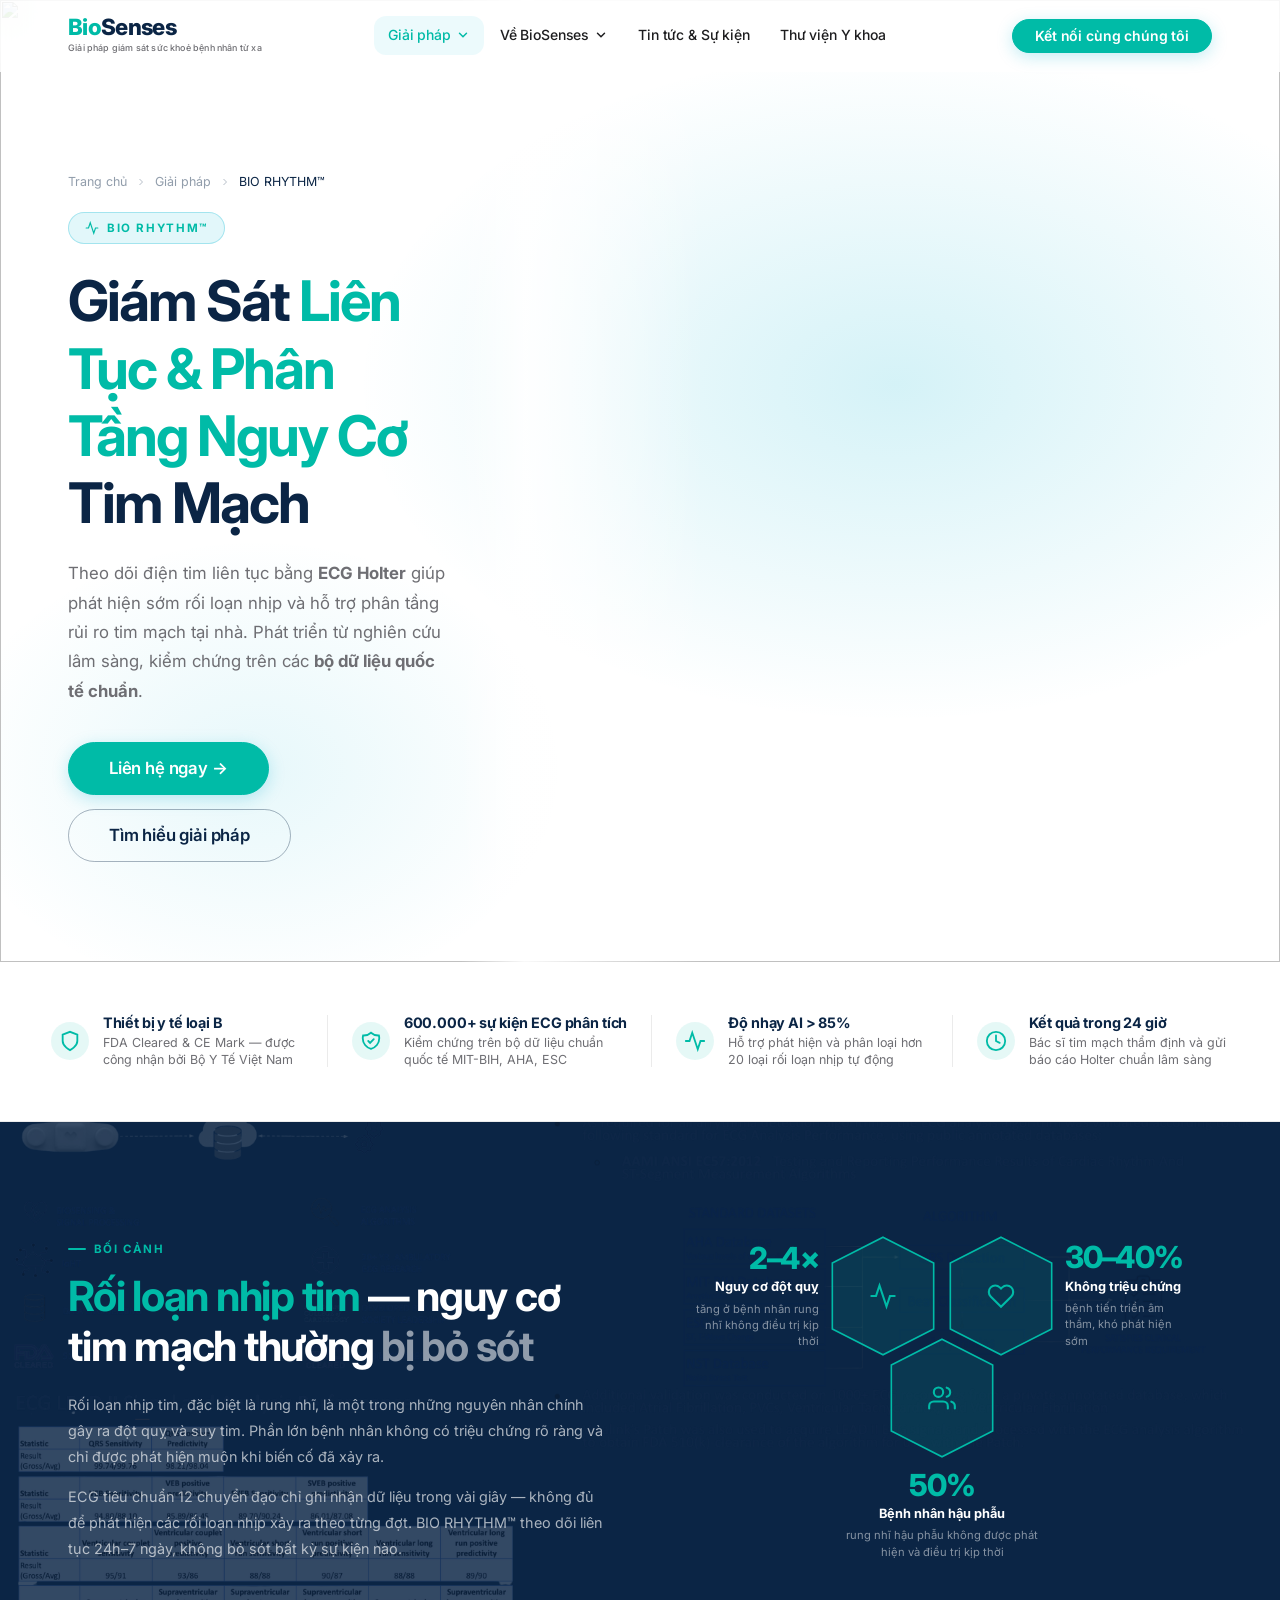
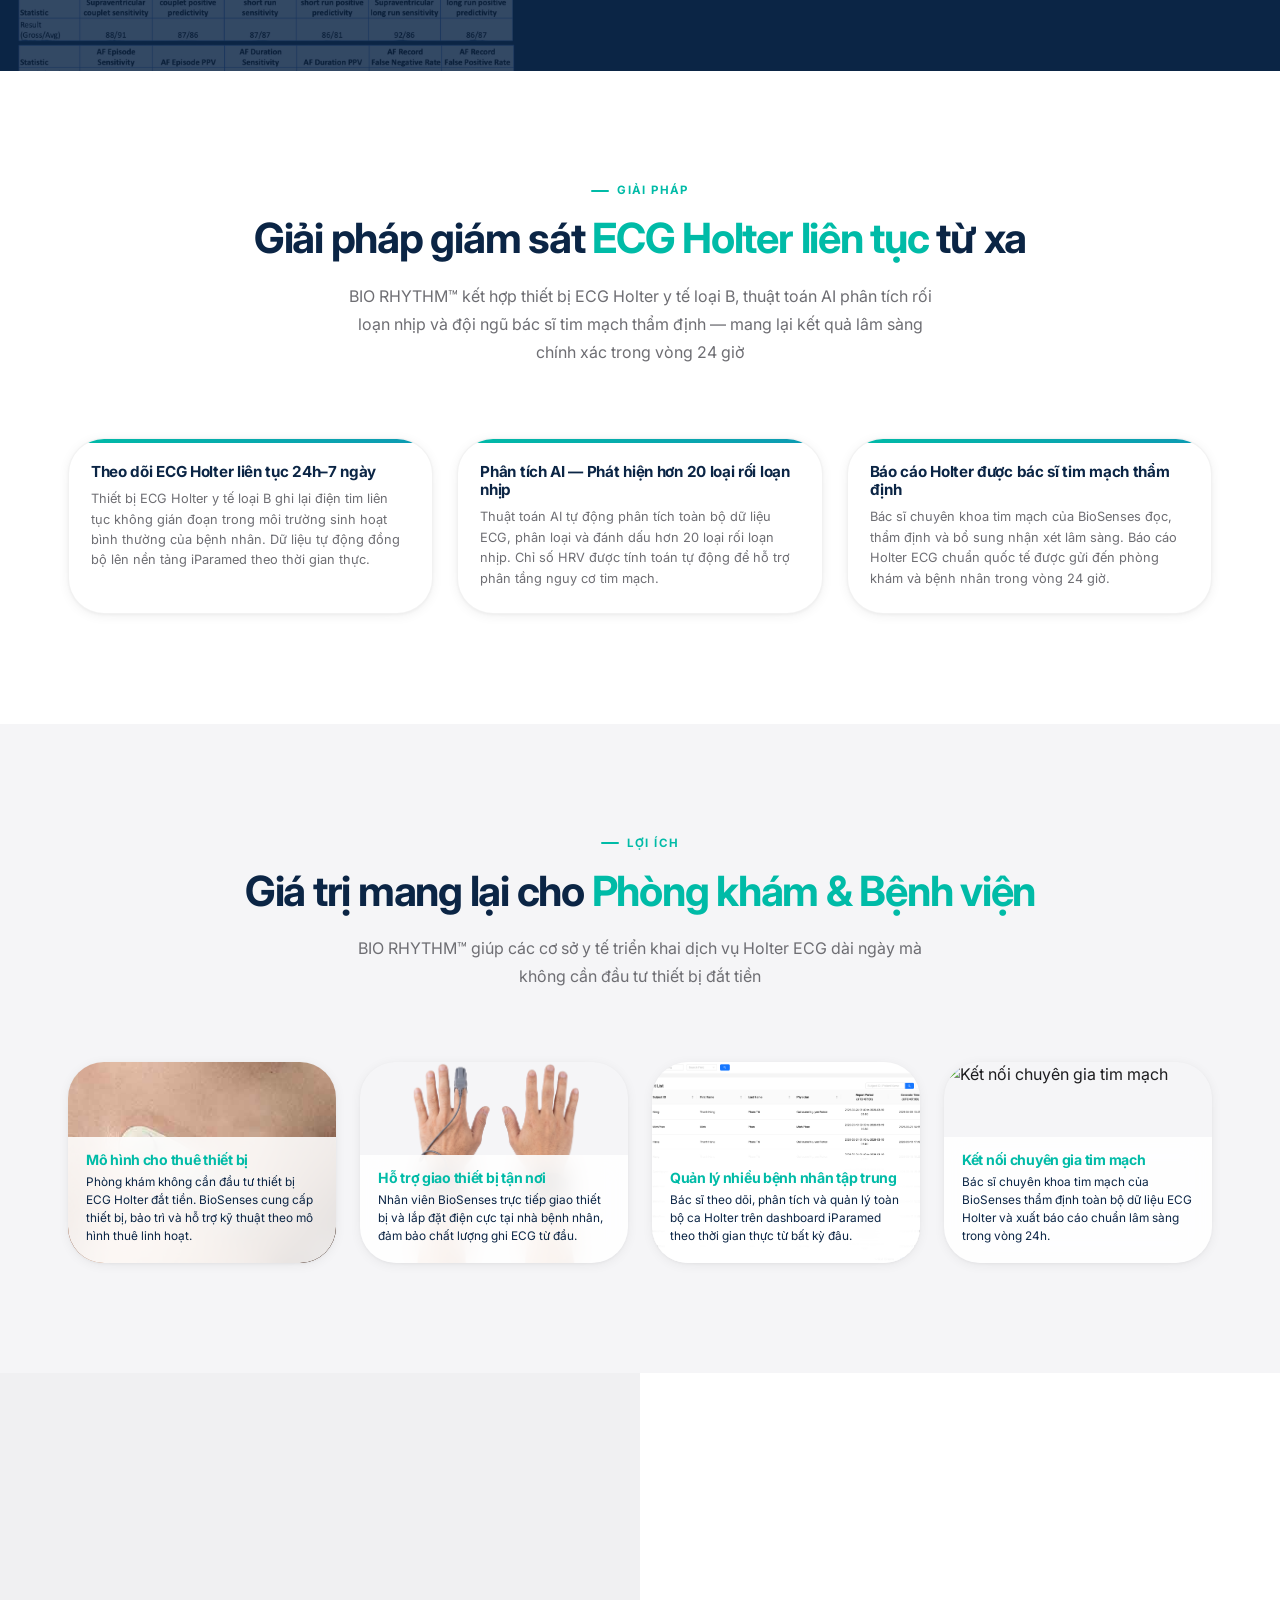
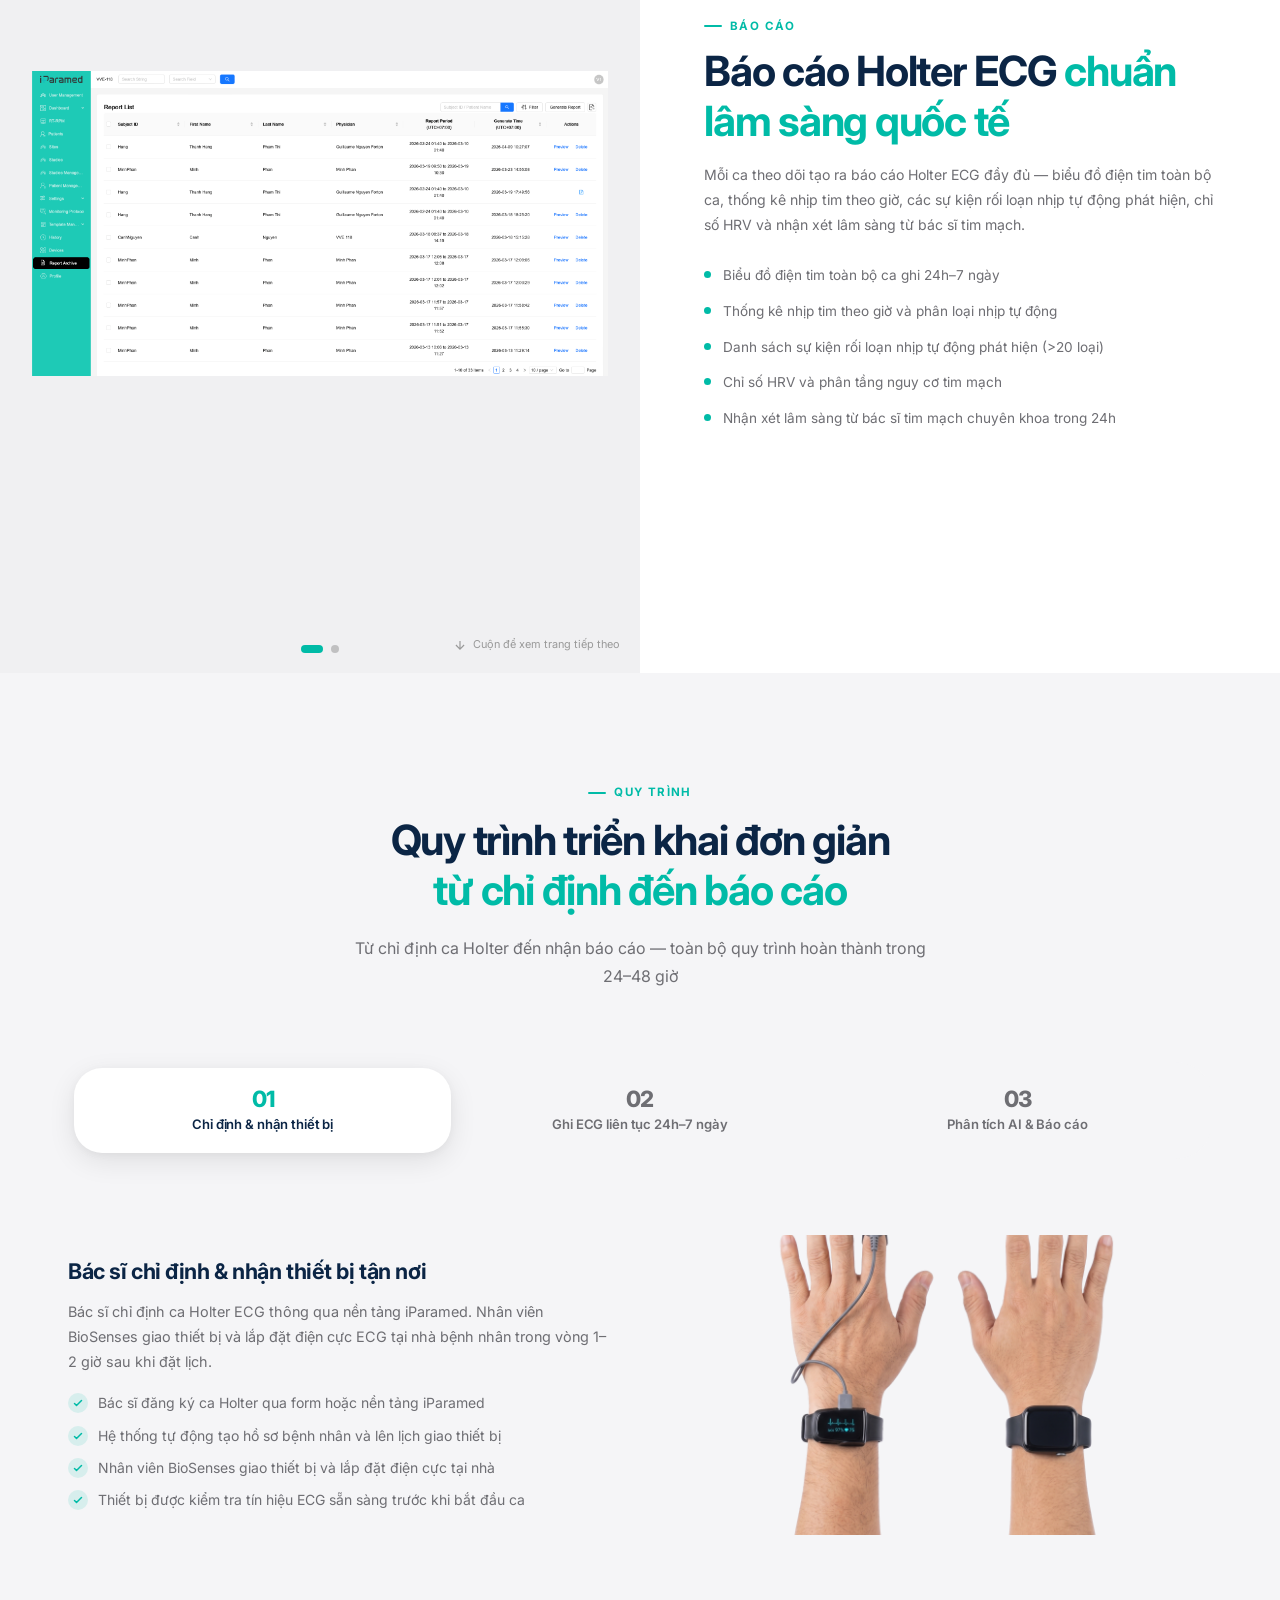
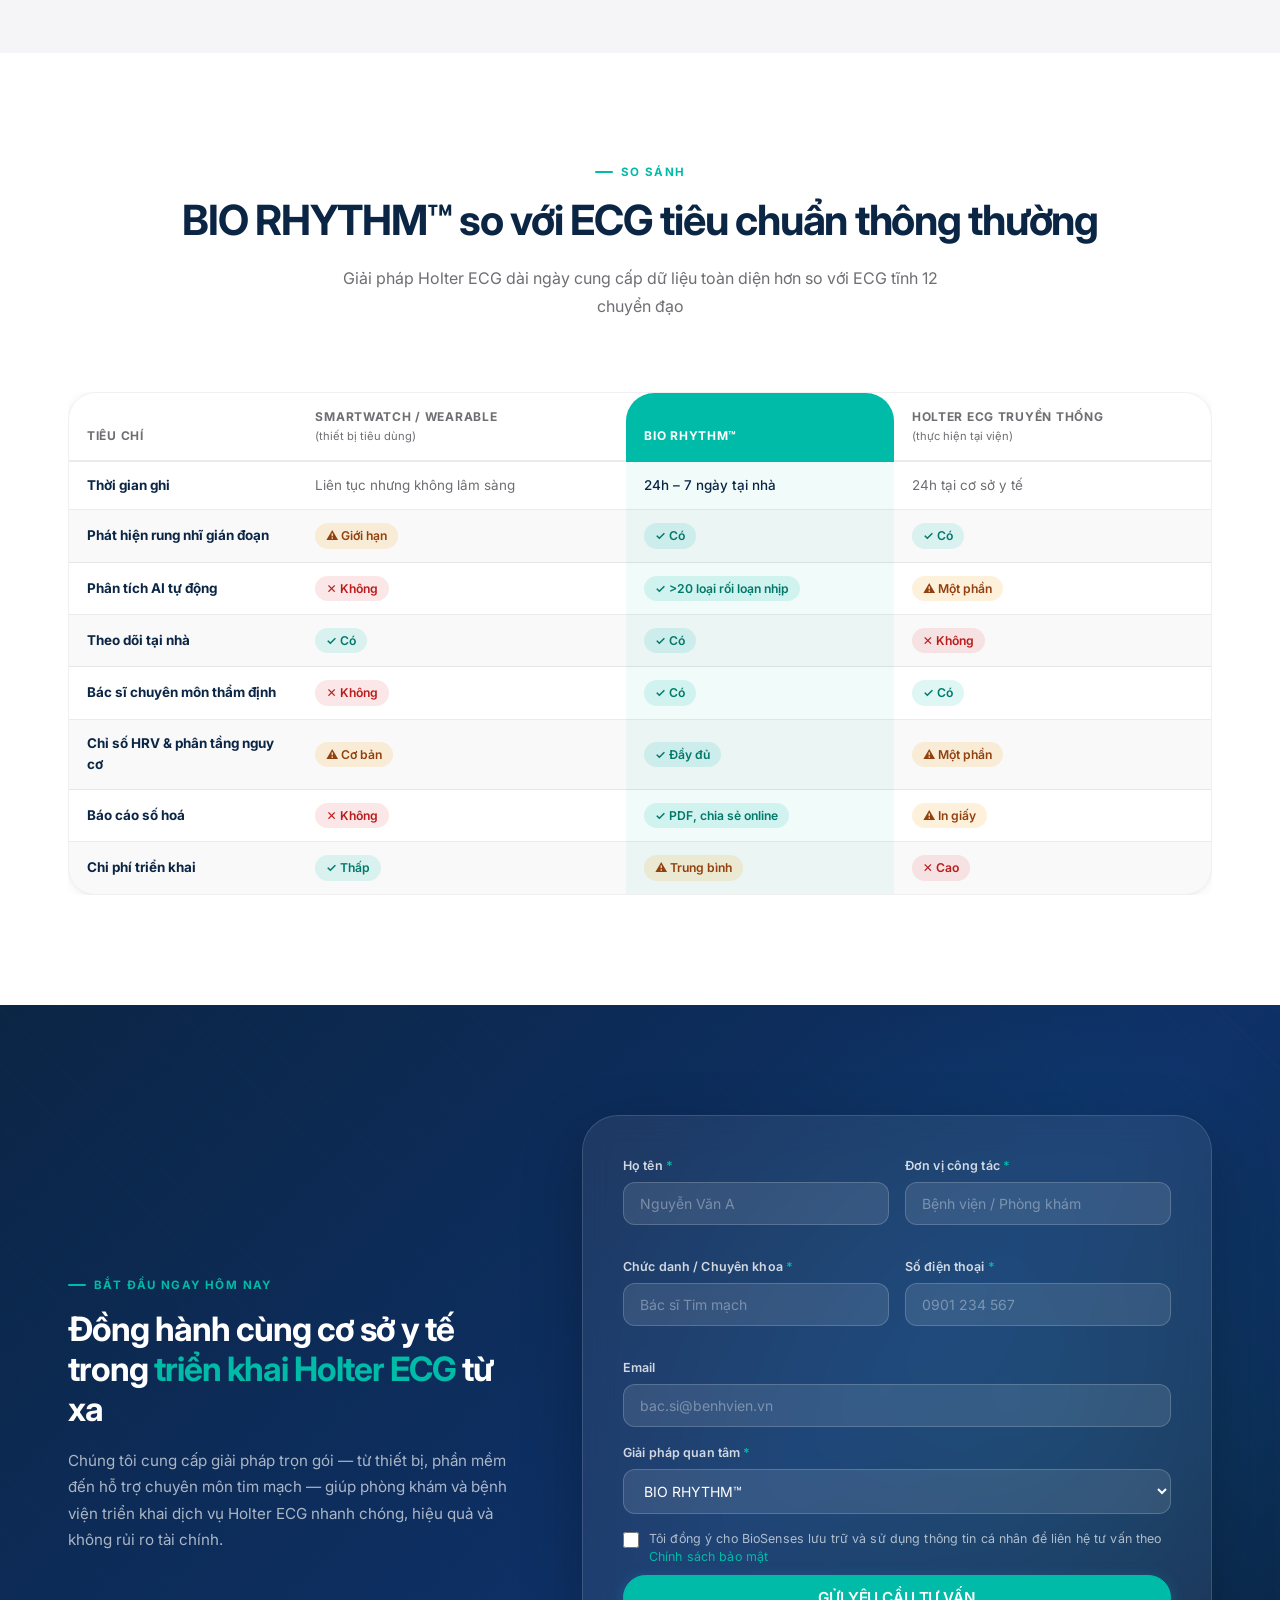
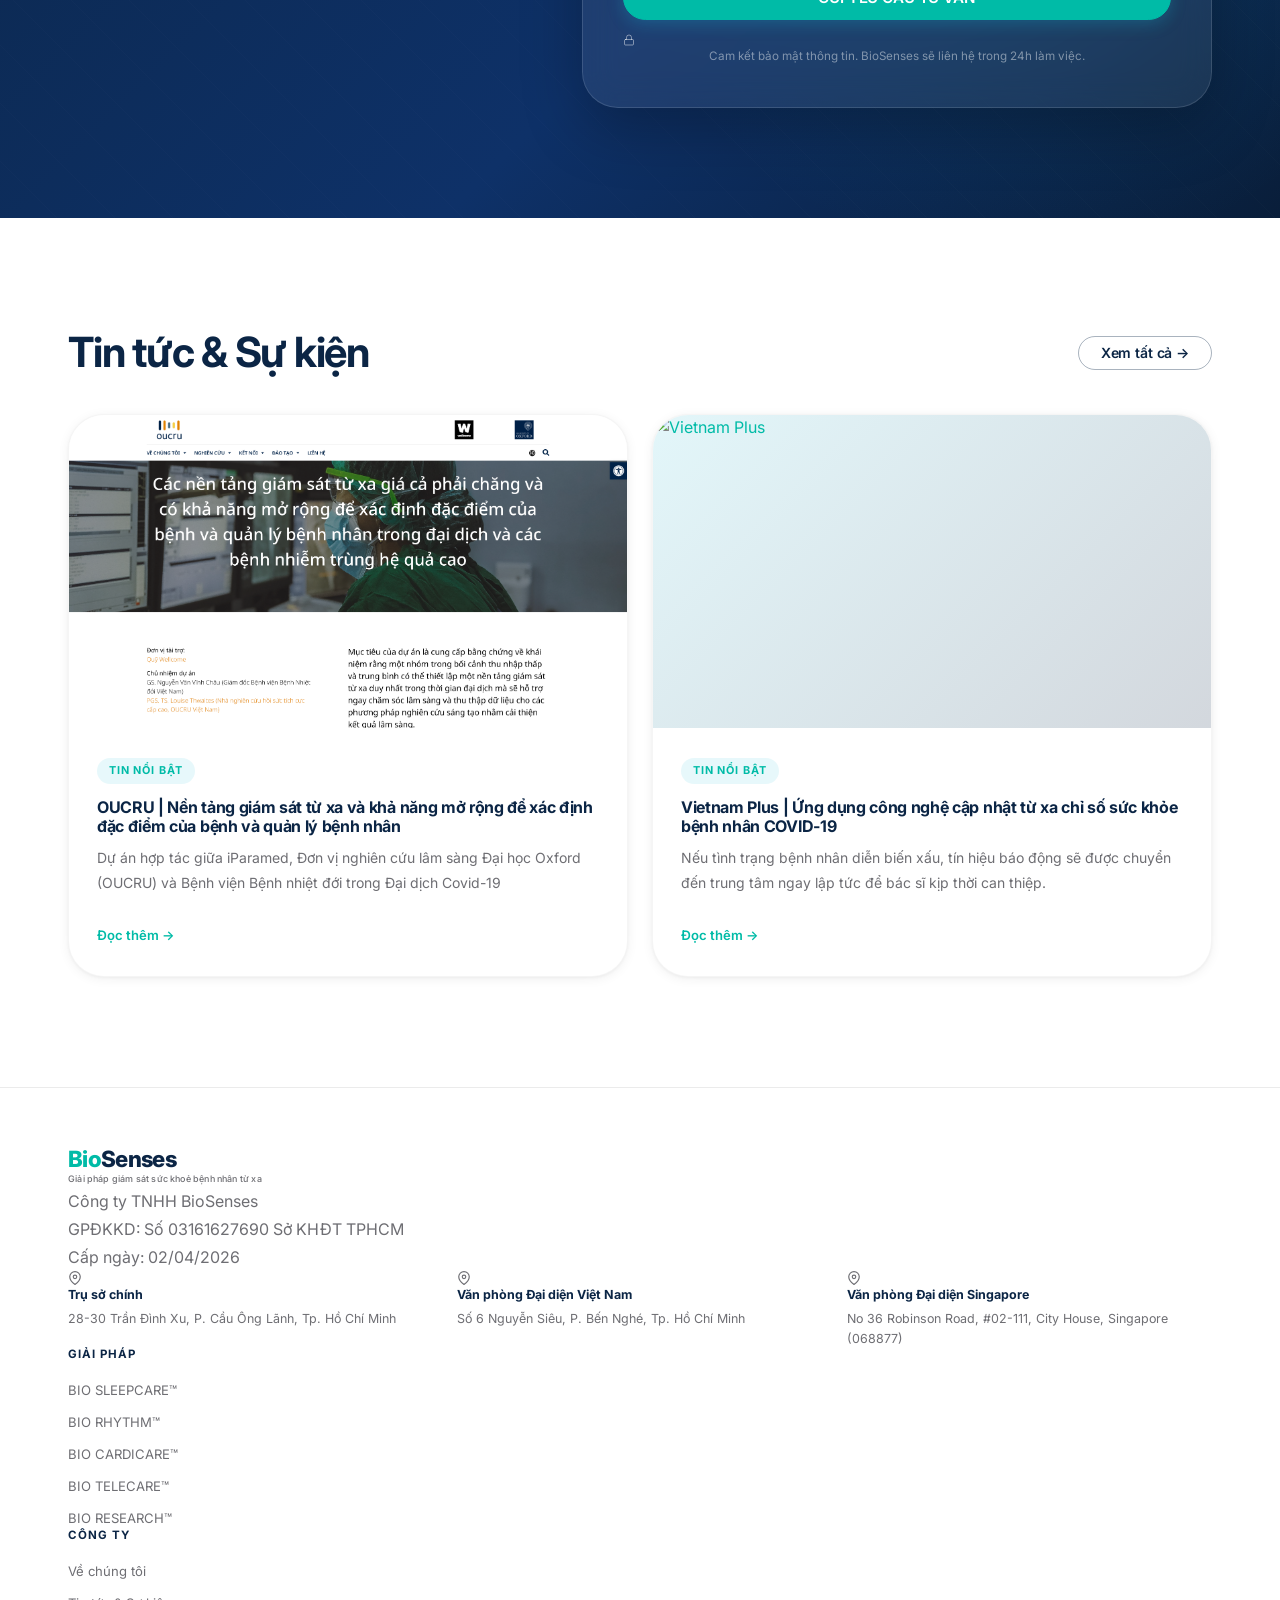
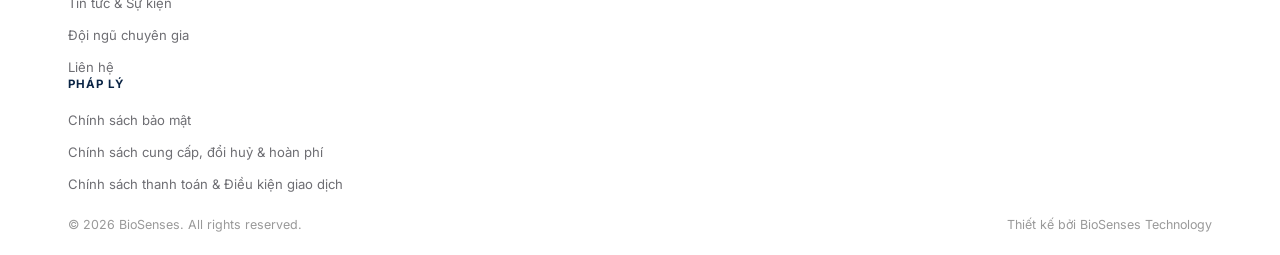
==== commit dcdb7ec4: "feat: apply consistent layout system across all solution pages - Move shared CSS (hexagon panel, ove" ====
--- a/bio-rhythm.html
+++ b/bio-rhythm.html
@@ -145,25 +145,39 @@
         <p style="margin-top:14px;">ECG tiêu chuẩn 12 chuyển đạo chỉ ghi nhận dữ liệu trong vài giây — không đủ để phát hiện các rối loạn nhịp xảy ra theo từng đợt. BIO RHYTHM™ theo dõi liên tục 24h–7 ngày, không bỏ sót bất kỳ sự kiện nào.</p>
       </div>
       <div class="boicanh-cards">
-        <div class="boicanh-card fade-up">
-          <div class="boicanh-card-num">2–4×</div>
-          <div class="boicanh-card-text">
-            <h4>Nguy cơ đột quỵ</h4>
-            <p>Nguy cơ đột quỵ tăng gấp 2–4 lần ở bệnh nhân rung nhĩ không được điều trị kịp thời</p>
-          </div>
-        </div>
-        <div class="boicanh-card fade-up">
-          <div class="boicanh-card-num">30–40%</div>
-          <div class="boicanh-card-text">
-            <h4>Không có triệu chứng rõ</h4>
-            <p>Bệnh nhân rung nhĩ không có dấu hiệu rõ ràng — bệnh tiến triển âm thầm và khó phát hiện</p>
-          </div>
-        </div>
-        <div class="boicanh-card fade-up">
-          <div class="boicanh-card-num">50%</div>
-          <div class="boicanh-card-text">
-            <h4>Bệnh nhân hậu phẫu</h4>
-            <p>Bệnh nhân mắc rung nhĩ hậu phẫu không được phát hiện và điều trị kịp thời</p>
+        <div class="hexa-panel">
+          <div class="hexa-s1">
+            <div class="hexa-num" style="color:var(--color-accent);">2–4×</div>
+            <div class="hexa-lbl">Nguy cơ đột quỵ</div>
+            <div class="hexa-desc">tăng ở bệnh nhân rung nhĩ không điều trị kịp thời</div>
+          </div>
+          <div class="hexa-h1 hexa-hex">
+            <svg class="hexa-bg" viewBox="0 0 100 115" fill="none" xmlns="http://www.w3.org/2000/svg"><polygon points="50,3 97,27 97,88 50,112 3,88 3,27" fill="rgba(0,187,167,.12)" stroke="#00BBA7" stroke-width="1.5"/></svg>
+            <div class="hexa-ico" style="flex-direction:column;align-items:center;">
+              <svg width="28" height="28" viewBox="0 0 24 24" fill="none" stroke="currentColor" stroke-width="1.8" stroke-linecap="round"><path d="M22 12h-4l-3 9L9 3l-3 9H2"/></svg>
+            </div>
+          </div>
+          <div class="hexa-h2 hexa-hex">
+            <svg class="hexa-bg" viewBox="0 0 100 115" fill="none" xmlns="http://www.w3.org/2000/svg"><polygon points="50,3 97,27 97,88 50,112 3,88 3,27" fill="rgba(0,187,167,.12)" stroke="#00BBA7" stroke-width="1.5"/></svg>
+            <div class="hexa-ico" style="flex-direction:column;align-items:center;">
+              <svg width="28" height="28" viewBox="0 0 24 24" fill="none" stroke="currentColor" stroke-width="1.8" stroke-linecap="round"><path d="M20.84 4.61a5.5 5.5 0 0 0-7.78 0L12 5.67l-1.06-1.06a5.5 5.5 0 0 0-7.78 7.78l1.06 1.06L12 21.23l7.78-7.78 1.06-1.06a5.5 5.5 0 0 0 0-7.78z"/></svg>
+            </div>
+          </div>
+          <div class="hexa-s2">
+            <div class="hexa-num" style="color:var(--color-accent);">30–40%</div>
+            <div class="hexa-lbl">Không triệu chứng</div>
+            <div class="hexa-desc">bệnh tiến triển âm thầm, khó phát hiện sớm</div>
+          </div>
+          <div class="hexa-h3 hexa-hex">
+            <svg class="hexa-bg" viewBox="0 0 100 115" fill="none" xmlns="http://www.w3.org/2000/svg"><polygon points="50,3 97,27 97,88 50,112 3,88 3,27" fill="rgba(0,187,167,.12)" stroke="#00BBA7" stroke-width="1.5"/></svg>
+            <div class="hexa-ico" style="flex-direction:column;align-items:center;">
+              <svg width="28" height="28" viewBox="0 0 24 24" fill="none" stroke="currentColor" stroke-width="1.8" stroke-linecap="round"><path d="M17 21v-2a4 4 0 0 0-4-4H5a4 4 0 0 0-4 4v2"/><circle cx="9" cy="7" r="4"/><path d="M23 21v-2a4 4 0 0 0-3-3.87"/><path d="M16 3.13a4 4 0 0 1 0 7.75"/></svg>
+            </div>
+          </div>
+          <div class="hexa-s3">
+            <div class="hexa-num" style="color:var(--color-accent);">50%</div>
+            <div class="hexa-lbl">Bệnh nhân hậu phẫu</div>
+            <div class="hexa-desc">rung nhĩ hậu phẫu không được phát hiện và điều trị kịp thời</div>
           </div>
         </div>
       </div>
@@ -179,25 +193,16 @@
       <h2>Giải pháp giám sát <span class="hl">ECG Holter liên tục</span> từ xa</h2>
       <p>BIO RHYTHM™ kết hợp thiết bị ECG Holter y tế loại B, thuật toán AI phân tích rối loạn nhịp và đội ngũ bác sĩ tim mạch thẩm định — mang lại kết quả lâm sàng chính xác trong vòng 24 giờ</p>
     </div>
-    <div class="solution-cards-grid">
+    <div class="solution-cards-grid sc-compact">
       <div class="solution-feature-card fade-up">
-        <div class="sfc-icon">
-          <svg width="24" height="24" viewBox="0 0 24 24" fill="none" stroke="currentColor" stroke-width="2" stroke-linecap="round" stroke-linejoin="round"><path d="M22 12h-4l-3 9L9 3l-3 9H2"/></svg>
-        </div>
         <h3>Theo dõi ECG Holter liên tục 24h–7 ngày</h3>
         <p>Thiết bị ECG Holter y tế loại B ghi lại điện tim liên tục không gián đoạn trong môi trường sinh hoạt bình thường của bệnh nhân. Dữ liệu tự động đồng bộ lên nền tảng iParamed theo thời gian thực.</p>
       </div>
       <div class="solution-feature-card fade-up">
-        <div class="sfc-icon">
-          <svg width="24" height="24" viewBox="0 0 24 24" fill="none" stroke="currentColor" stroke-width="2" stroke-linecap="round" stroke-linejoin="round"><path d="M12 2a10 10 0 1 0 0 20 10 10 0 0 0 0-20z"/><path d="M12 8v4l3 3"/></svg>
-        </div>
         <h3>Phân tích AI — Phát hiện hơn 20 loại rối loạn nhịp</h3>
         <p>Thuật toán AI tự động phân tích toàn bộ dữ liệu ECG, phân loại và đánh dấu hơn 20 loại rối loạn nhịp. Chỉ số HRV được tính toán tự động để hỗ trợ phân tầng nguy cơ tim mạch.</p>
       </div>
       <div class="solution-feature-card fade-up">
-        <div class="sfc-icon">
-          <svg width="24" height="24" viewBox="0 0 24 24" fill="none" stroke="currentColor" stroke-width="2" stroke-linecap="round" stroke-linejoin="round"><path d="M17 21v-2a4 4 0 0 0-4-4H5a4 4 0 0 0-4 4v2"/><circle cx="9" cy="7" r="4"/><path d="M23 21v-2a4 4 0 0 0-3-3.87"/><path d="M16 3.13a4 4 0 0 1 0 7.75"/></svg>
-        </div>
         <h3>Báo cáo Holter được bác sĩ tim mạch thẩm định</h3>
         <p>Bác sĩ chuyên khoa tim mạch của BioSenses đọc, thẩm định và bổ sung nhận xét lâm sàng. Báo cáo Holter ECG chuẩn quốc tế được gửi đến phòng khám và bệnh nhân trong vòng 24 giờ.</p>
       </div>
@@ -214,38 +219,30 @@
       <p>BIO RHYTHM™ giúp các cơ sở y tế triển khai dịch vụ Holter ECG dài ngày mà không cần đầu tư thiết bị đắt tiền</p>
     </div>
     <div class="usp-grid">
-      <div class="usp-card fade-up">
-        <div class="usp-card-img">
-          <img src="assets/images/device-ecg.jpg" alt="Thiết bị ECG Holter">
-        </div>
-        <div class="usp-card-body">
+      <div class="usp-card-overlay fade-up">
+        <img src="assets/images/device-ecg.jpg" alt="Thiết bị ECG Holter">
+        <div class="usp-card-overlay-text">
           <h3>Mô hình cho thuê thiết bị</h3>
           <p>Phòng khám không cần đầu tư thiết bị ECG Holter đắt tiền. BioSenses cung cấp thiết bị, bảo trì và hỗ trợ kỹ thuật theo mô hình thuê linh hoạt.</p>
         </div>
       </div>
-      <div class="usp-card fade-up">
-        <div class="usp-card-img">
-          <img src="assets/images/photoshoot-device-hand.png" alt="Giao thiết bị tận nơi">
-        </div>
-        <div class="usp-card-body">
+      <div class="usp-card-overlay fade-up">
+        <img src="assets/images/photoshoot-device-hand.png" alt="Giao thiết bị tận nơi">
+        <div class="usp-card-overlay-text">
           <h3>Hỗ trợ giao thiết bị tận nơi</h3>
           <p>Nhân viên BioSenses trực tiếp giao thiết bị và lắp đặt điện cực tại nhà bệnh nhân, đảm bảo chất lượng ghi ECG từ đầu.</p>
         </div>
       </div>
-      <div class="usp-card fade-up">
-        <div class="usp-card-img">
-          <img src="assets/images/portal-ecg.png" alt="Nền tảng quản lý ECG">
-        </div>
-        <div class="usp-card-body">
+      <div class="usp-card-overlay fade-up">
+        <img src="assets/images/portal-ecg.png" alt="Nền tảng quản lý ECG">
+        <div class="usp-card-overlay-text">
           <h3>Quản lý nhiều bệnh nhân tập trung</h3>
           <p>Bác sĩ theo dõi, phân tích và quản lý toàn bộ ca Holter trên dashboard iParamed theo thời gian thực từ bất kỳ đâu.</p>
         </div>
       </div>
-      <div class="usp-card fade-up">
-        <div class="usp-card-img">
-          <img src="assets/images/photoshoot-consultation.png" alt="Kết nối chuyên gia tim mạch">
-        </div>
-        <div class="usp-card-body">
+      <div class="usp-card-overlay fade-up">
+        <img src="assets/images/photoshoot-consultation.png" alt="Kết nối chuyên gia tim mạch">
+        <div class="usp-card-overlay-text">
           <h3>Kết nối chuyên gia tim mạch</h3>
           <p>Bác sĩ chuyên khoa tim mạch của BioSenses thẩm định toàn bộ dữ liệu ECG Holter và xuất báo cáo chuẩn lâm sàng trong vòng 24h.</p>
         </div>
@@ -254,17 +251,32 @@
   </div>
 </section>
 
-<!-- BÁO CÁO — full-size images -->
-<section class="section bg-white">
-  <div class="container">
-    <div class="section-header centered">
-      <div class="section-label">Báo cáo</div>
-      <h2>Báo cáo Holter ECG <span class="hl">chuẩn lâm sàng quốc tế</span></h2>
-      <p>Mỗi ca theo dõi tạo ra báo cáo Holter ECG đầy đủ — biểu đồ điện tim toàn bộ ca, thống kê nhịp tim theo giờ, các sự kiện rối loạn nhịp tự động phát hiện, chỉ số HRV và nhận xét lâm sàng từ bác sĩ tim mạch</p>
-    </div>
-    <div class="report-full">
-      <img src="assets/images/portal-ecg.png" alt="Giao diện ECG trên nền tảng iParamed">
-      <img src="assets/images/research-ecg-fda.png" alt="Báo cáo ECG Holter lâm sàng">
+<!-- BÁO CÁO — split 50/50 viewport -->
+<section class="section bg-white report-split-section" id="report-section">
+  <div class="report-split-left">
+    <div class="report-img-stack">
+      <img class="report-slide active" data-slide="0" src="assets/images/portal-ecg.png" alt="Giao diện ECG trên nền tảng iParamed">
+      <img class="report-slide" data-slide="1" src="assets/images/research-ecg-fda.png" alt="Báo cáo ECG Holter lâm sàng">
+    </div>
+    <div class="report-dots">
+      <button class="report-dot active" data-slide="0" aria-label="Trang 1"></button>
+      <button class="report-dot" data-slide="1" aria-label="Trang 2"></button>
+    </div>
+    <div class="report-scroll-hint" id="report-hint">
+      <svg width="14" height="14" viewBox="0 0 24 24" fill="none" stroke="currentColor" stroke-width="2"><path d="M12 5v14M5 12l7 7 7-7"/></svg>
+      Cuộn để xem trang tiếp theo
+    </div>
+  </div>
+  <div class="report-split-right">
+    <div class="section-label">Báo cáo</div>
+    <h2>Báo cáo Holter ECG <span class="hl">chuẩn lâm sàng quốc tế</span></h2>
+    <p>Mỗi ca theo dõi tạo ra báo cáo Holter ECG đầy đủ — biểu đồ điện tim toàn bộ ca, thống kê nhịp tim theo giờ, các sự kiện rối loạn nhịp tự động phát hiện, chỉ số HRV và nhận xét lâm sàng từ bác sĩ tim mạch.</p>
+    <div class="report-feat-list">
+      <div class="report-feat-item">Biểu đồ điện tim toàn bộ ca ghi 24h–7 ngày</div>
+      <div class="report-feat-item">Thống kê nhịp tim theo giờ và phân loại nhịp tự động</div>
+      <div class="report-feat-item">Danh sách sự kiện rối loạn nhịp tự động phát hiện (&gt;20 loại)</div>
+      <div class="report-feat-item">Chỉ số HRV và phân tầng nguy cơ tim mạch</div>
+      <div class="report-feat-item">Nhận xét lâm sàng từ bác sĩ tim mạch chuyên khoa trong 24h</div>
     </div>
   </div>
 </section>
@@ -357,41 +369,60 @@
       <table class="comparison-table">
         <thead>
           <tr>
-            <th>Tiêu chí so sánh</th>
-            <th class="col-biosenses">BioSenses BIO RHYTHM™</th>
-            <th>ECG tiêu chuẩn thông thường</th>
+            <th>Tiêu chí</th>
+            <th>Smartwatch / Wearable<br><span style="font-weight:400;font-size:.7rem;text-transform:none;letter-spacing:0;">(thiết bị tiêu dùng)</span></th>
+            <th class="col-biosenses">BIO RHYTHM™</th>
+            <th>Holter ECG truyền thống<br><span style="font-weight:400;font-size:.7rem;text-transform:none;letter-spacing:0;">(thực hiện tại viện)</span></th>
           </tr>
         </thead>
         <tbody>
           <tr>
             <td class="col-label">Thời gian ghi</td>
-            <td class="col-biosenses"><span class="check-icon">✓</span> 24h — 7 ngày liên tục</td>
-            <td>10–30 giây (snapshot)</td>
+            <td>Liên tục nhưng không lâm sàng</td>
+            <td class="col-biosenses">24h – 7 ngày tại nhà</td>
+            <td>24h tại cơ sở y tế</td>
           </tr>
           <tr>
             <td class="col-label">Phát hiện rung nhĩ gián đoạn</td>
-            <td class="col-biosenses"><span class="check-icon">✓</span> Có — phát hiện đợt ngắn &lt;30 giây</td>
-            <td><span class="x-icon">✗</span> Không — dễ bỏ sót</td>
-          </tr>
-          <tr>
-            <td class="col-label">Phân tích AI</td>
-            <td class="col-biosenses"><span class="check-icon">✓</span> Tự động, phân loại &gt;20 loại rối loạn nhịp</td>
-            <td>Phụ thuộc bác sĩ đọc thủ công</td>
+            <td><span class="cmp-warn">⚠ Giới hạn</span></td>
+            <td class="col-biosenses"><span class="cmp-yes">✓ Có</span></td>
+            <td><span class="cmp-yes">✓ Có</span></td>
+          </tr>
+          <tr>
+            <td class="col-label">Phân tích AI tự động</td>
+            <td><span class="cmp-no">✕ Không</span></td>
+            <td class="col-biosenses"><span class="cmp-yes">✓ &gt;20 loại rối loạn nhịp</span></td>
+            <td><span class="cmp-warn">⚠ Một phần</span></td>
           </tr>
           <tr>
             <td class="col-label">Theo dõi tại nhà</td>
-            <td class="col-biosenses"><span class="check-icon">✓</span> Có — môi trường sinh hoạt bình thường</td>
-            <td><span class="x-icon">✗</span> Không — chỉ thực hiện tại cơ sở y tế</td>
+            <td><span class="cmp-yes">✓ Có</span></td>
+            <td class="col-biosenses"><span class="cmp-yes">✓ Có</span></td>
+            <td><span class="cmp-no">✕ Không</span></td>
+          </tr>
+          <tr>
+            <td class="col-label">Bác sĩ chuyên môn thẩm định</td>
+            <td><span class="cmp-no">✕ Không</span></td>
+            <td class="col-biosenses"><span class="cmp-yes">✓ Có</span></td>
+            <td><span class="cmp-yes">✓ Có</span></td>
+          </tr>
+          <tr>
+            <td class="col-label">Chỉ số HRV &amp; phân tầng nguy cơ</td>
+            <td><span class="cmp-warn">⚠ Cơ bản</span></td>
+            <td class="col-biosenses"><span class="cmp-yes">✓ Đầy đủ</span></td>
+            <td><span class="cmp-warn">⚠ Một phần</span></td>
           </tr>
           <tr>
             <td class="col-label">Báo cáo số hoá</td>
-            <td class="col-biosenses"><span class="check-icon">✓</span> PDF, chia sẻ online, lưu trữ đám mây</td>
-            <td>In giấy, lưu trữ phức tạp</td>
-          </tr>
-          <tr>
-            <td class="col-label">Phân tầng nguy cơ</td>
-            <td class="col-biosenses"><span class="check-icon">✓</span> Tích hợp chỉ số HRV, phân tầng tự động</td>
-            <td>Hạn chế, chỉ số nhất thời</td>
+            <td><span class="cmp-no">✕ Không</span></td>
+            <td class="col-biosenses"><span class="cmp-yes">✓ PDF, chia sẻ online</span></td>
+            <td><span class="cmp-warn">⚠ In giấy</span></td>
+          </tr>
+          <tr>
+            <td class="col-label">Chi phí triển khai</td>
+            <td><span class="cmp-yes">✓ Thấp</span></td>
+            <td class="col-biosenses"><span class="cmp-warn">⚠ Trung bình</span></td>
+            <td><span class="cmp-no">✕ Cao</span></td>
           </tr>
         </tbody>
       </table>
@@ -558,6 +589,29 @@
   </div>
 </footer>
 
+<script>
+(function () {
+  var section = document.getElementById('report-section');
+  var slides  = document.querySelectorAll('#report-section .report-slide');
+  var dots    = document.querySelectorAll('#report-section .report-dot');
+  var hint    = document.getElementById('report-hint');
+  var current = 0; var total = slides.length; var locked = false;
+  function goTo(idx) {
+    slides[current].classList.remove('active'); dots[current].classList.remove('active');
+    current = idx;
+    slides[current].classList.add('active'); dots[current].classList.add('active');
+    if (hint) hint.style.opacity = current < total - 1 ? '1' : '0';
+  }
+  dots.forEach(function (dot) { dot.addEventListener('click', function () { goTo(+this.dataset.slide); }); });
+  if (!section) return;
+  section.addEventListener('wheel', function (e) {
+    if (locked) return;
+    var down = e.deltaY > 0;
+    if (down && current < total - 1) { e.preventDefault(); locked = true; goTo(current + 1); setTimeout(function () { locked = false; }, 700); }
+    else if (!down && current > 0) { e.preventDefault(); locked = true; goTo(current - 1); setTimeout(function () { locked = false; }, 700); }
+  }, { passive: false });
+}());
+</script>
 <script src="main.js"></script>
 </body>
 </html>
--- a/styles.css
+++ b/styles.css
@@ -1719,7 +1719,7 @@
 /* Image anchored to right 58% of viewport */
 .hero-fullscreen-bg {
   position: absolute;
-  left: 42%;
+  left: 0;
   right: 0;
   top: 0;
   bottom: 0;
@@ -1753,9 +1753,9 @@
   width: 100%;
 }
 .hero-text-panel {
-  max-width: 480px;
+  width: 33.333%;
+  max-width: 400px;
   padding-block: 100px;
-  margin-right: auto;
   text-align: left;
 }
 .hero-text-panel h1 { color: var(--color-primary); margin-bottom: 22px; }
@@ -1857,16 +1857,18 @@
 .platform-feature-img {
   width: 100%;
   background: var(--color-white);
-  flex: 1;
+  height: 200px;
   order: 2;
   display: flex;
   align-items: center;
   justify-content: center;
   padding: 16px;
+  overflow: hidden;
 }
 .platform-feature-img img {
   width: 100%;
-  height: auto;
+  height: 100%;
+  object-fit: contain;
   display: block;
 }
 .platform-feature-body {
@@ -2486,13 +2488,9 @@
 .process-step-panel.active { display: grid; }
 .process-step-panel {
   grid-template-columns: 1fr 1fr;
-  gap: 56px;
-  align-items: center;
-  background: var(--color-white);
-  border-radius: var(--radius-xl);
-  padding: 48px;
-  box-shadow: var(--shadow-sm);
-  border: 1px solid rgba(0,0,0,0.05);
+  gap: 64px;
+  align-items: center;
+  padding: 44px 0 8px;
 }
 .psp-content h3 { font-size: 1.35rem; margin-bottom: 14px; color: var(--color-primary); }
 .psp-content p  { font-size: .9rem; margin-bottom: 18px; }
@@ -2515,16 +2513,13 @@
   background-repeat: no-repeat;
   background-position: center;
 }
-.psp-visual {
-  border-radius: var(--radius-xl);
-  overflow: hidden;
-  box-shadow: var(--shadow-lg);
-}
+.psp-visual { overflow: hidden; }
 .psp-visual img {
   width: 100%;
   display: block;
   object-fit: cover;
-  height: 280px;
+  height: 300px;
+  border-radius: var(--radius-xl);
 }
 
 /* ---------- Advisory home layout ---------- */
@@ -2664,12 +2659,181 @@
   align-self: flex-start;
 }
 
+/* ── Shared solution-page layout components ── */
+
+/* Proof strip — always single row */
+.proof-strip-inner { flex-wrap: nowrap; }
+.proof-strip-item  { padding: 12px 24px; gap: 14px; flex-shrink: 0; }
+.proof-strip-icon  { width: 38px; height: 38px; }
+
+/* Hexagon visual panel */
+.hexa-panel {
+  display: grid;
+  grid-template-columns: 1fr 108px 108px 1fr;
+  grid-template-rows: auto auto auto;
+  column-gap: 10px;
+  row-gap: 6px;
+  align-items: center;
+}
+.hexa-s1 { grid-column: 1; grid-row: 1; text-align: right; align-self: end; padding-bottom: 8px; }
+.hexa-h1 { grid-column: 2; grid-row: 1; }
+.hexa-h2 { grid-column: 3; grid-row: 1; }
+.hexa-s2 { grid-column: 4; grid-row: 1; align-self: center; }
+.hexa-h3 { grid-column: 2 / 4; grid-row: 2; justify-self: center; margin-top: -28px; }
+.hexa-s3 { grid-column: 2 / 4; grid-row: 3; text-align: center; margin-top: 4px; }
+.hexa-hex {
+  position: relative;
+  width: 108px; height: 124px;
+  display: flex; align-items: center; justify-content: center;
+  flex-shrink: 0;
+}
+.hexa-hex > svg.hexa-bg { position: absolute; inset: 0; width: 100%; height: 100%; }
+.hexa-ico { position: relative; z-index: 1; color: var(--color-accent); display: flex; }
+.hexa-num  { font-size: 1.9rem; font-weight: 800; color: var(--color-accent); letter-spacing: -0.04em; line-height: 1; margin-bottom: 4px; }
+.hexa-lbl  { color: #fff; font-size: .8rem; font-weight: 700; margin-bottom: 3px; }
+.hexa-desc { color: rgba(255,255,255,.5); font-size: .7rem; line-height: 1.45; }
+.hexa-s1 .hexa-desc { max-width: 130px; margin-left: auto; }
+.hexa-s2 .hexa-desc { max-width: 130px; }
+.hexa-s3 .hexa-desc { max-width: 200px; margin: 0 auto; }
+
+/* Overlay image cards (Lợi ích) */
+.usp-card-overlay {
+  position: relative;
+  overflow: hidden;
+  border-radius: var(--radius-xl);
+  aspect-ratio: 4/3;
+  box-shadow: var(--shadow-sm);
+  cursor: default;
+}
+.usp-card-overlay img {
+  width: 100%; height: 100%;
+  object-fit: cover; display: block;
+  transition: transform 0.5s ease;
+}
+.usp-card-overlay:hover img { transform: scale(1.05); }
+.usp-card-overlay-text {
+  position: absolute;
+  bottom: 0; left: 0; right: 0;
+  padding: 14px 18px 18px;
+  background: rgba(255,255,255,0.88);
+  backdrop-filter: blur(14px);
+  -webkit-backdrop-filter: blur(14px);
+}
+.usp-card-overlay-text h3 {
+  color: var(--color-accent);
+  font-size: .88rem;
+  font-weight: 700;
+  margin-bottom: 5px;
+  line-height: 1.3;
+}
+.usp-card-overlay-text p {
+  color: var(--color-primary);
+  font-size: .74rem;
+  line-height: 1.5;
+  margin: 0;
+}
+
+/* Compact solution cards (Giải pháp section) */
+.sc-compact .solution-feature-card { padding: 24px 22px; }
+.sc-compact .solution-feature-card h3 { font-size: .95rem; margin-bottom: 8px; }
+.sc-compact .solution-feature-card p  { font-size: .8rem; line-height: 1.6; }
+
+/* Report split section */
+.report-split-section {
+  display: grid !important;
+  grid-template-columns: 1fr 1fr;
+  height: 100vh;
+  padding: 0 !important;
+  overflow: hidden;
+}
+.report-split-left {
+  position: relative;
+  background: #F0F0F2;
+  overflow: hidden;
+}
+.report-img-stack { position: relative; width: 100%; height: 100%; }
+.report-slide {
+  position: absolute; inset: 0;
+  width: 100%; height: 100%;
+  object-fit: contain; object-position: center;
+  padding: 32px; box-sizing: border-box;
+  opacity: 0; transition: opacity 0.45s ease;
+}
+.report-slide.active { opacity: 1; }
+.report-dots {
+  position: absolute; bottom: 20px; left: 50%;
+  transform: translateX(-50%);
+  display: flex; gap: 8px; z-index: 2;
+}
+.report-dot {
+  width: 8px; height: 8px; border-radius: 50%;
+  border: none; background: rgba(0,0,0,.2);
+  cursor: pointer; padding: 0; transition: background 0.3s;
+}
+.report-dot.active { background: var(--color-accent); width: 22px; border-radius: 4px; }
+.report-scroll-hint {
+  position: absolute; bottom: 20px; right: 20px;
+  display: flex; align-items: center; gap: 6px;
+  font-size: .68rem; color: #999;
+}
+.report-scroll-hint svg { flex-shrink: 0; }
+.report-split-right {
+  display: flex; flex-direction: column; justify-content: center;
+  padding: 72px 64px; background: #fff; overflow-y: auto;
+}
+.report-split-right .section-label { margin-bottom: 12px; }
+.report-split-right h2 { margin-bottom: 16px; }
+.report-split-right > p { font-size: .88rem; line-height: 1.75; color: var(--color-text-muted); }
+.report-feat-list { margin-top: 28px; display: flex; flex-direction: column; gap: 14px; }
+.report-feat-item {
+  display: flex; align-items: flex-start;
+  gap: 12px; font-size: .85rem; color: var(--color-text-muted);
+}
+.report-feat-item::before {
+  content: ''; width: 7px; height: 7px; border-radius: 50%;
+  background: var(--color-accent); flex-shrink: 0; margin-top: 6px;
+}
+
+/* Comparison table — 4-col color-coded */
+.comparison-table { border-collapse: separate; border-spacing: 0; width: 100%; }
+.comparison-table thead tr { background: transparent !important; color: inherit !important; }
+.comparison-table th {
+  padding: 14px 18px; font-size: .75rem; font-weight: 700;
+  text-transform: uppercase; letter-spacing: .06em;
+  color: var(--color-text-muted) !important;
+  border-bottom: 2px solid var(--color-border);
+  text-align: left; vertical-align: bottom; background: transparent !important;
+}
+.comparison-table th.col-biosenses {
+  background: var(--color-accent) !important; color: #fff !important;
+  border-bottom-color: var(--color-accent) !important;
+  border-radius: var(--radius-lg) var(--radius-lg) 0 0;
+}
+.comparison-table td {
+  padding: 13px 18px; font-size: .84rem;
+  border-bottom: 1px solid var(--color-border);
+  vertical-align: middle; color: var(--color-text-muted);
+}
+.comparison-table td.col-label { font-weight: 700; color: var(--color-primary); width: 20%; }
+.comparison-table td.col-biosenses { background: rgba(0,187,167,.06) !important; }
+.comparison-table tbody tr:nth-child(odd)  { background: transparent !important; }
+.comparison-table tbody tr:nth-child(even) { background: rgba(0,0,0,.025) !important; }
+.comparison-table tbody tr:last-child td   { border-bottom: none; }
+.cmp-yes, .cmp-no, .cmp-warn {
+  display: inline-flex; align-items: center; gap: 5px;
+  padding: 3px 11px; border-radius: 999px;
+  font-size: .76rem; font-weight: 600; white-space: nowrap;
+}
+.cmp-yes  { background: rgba(0,187,167,.13); color: #00796B; }
+.cmp-no   { background: rgba(220,38,38,.11);  color: #B91C1C; }
+.cmp-warn { background: rgba(245,158,11,.14); color: #92400E; }
+
 /* ---------- Responsive — solution pages ---------- */
 @media (max-width: 1024px) {
   .usp-grid { grid-template-columns: repeat(2, 1fr); }
   .boicanh-grid { grid-template-columns: 1fr; gap: 44px; }
   .solution-cards-grid { grid-template-columns: repeat(2, 1fr); }
-  .process-step-panel.active { grid-template-columns: 1fr; gap: 32px; padding: 36px; }
+  .process-step-panel.active { grid-template-columns: 1fr; gap: 32px; padding: 32px 0 8px; }
   .proof-strip-item { padding: 10px 24px; }
   .advisory-home-layout { grid-template-columns: 1fr 1fr; }
   .advisory-large-card { grid-column: 1 / -1; flex-direction: row; }
@@ -2683,7 +2847,7 @@
   .solution-cards-grid { grid-template-columns: 1fr; }
   .process-tab-bar { grid-template-columns: 1fr; }
   .process-tab-btn { flex-direction: row; justify-content: flex-start; }
-  .process-step-panel.active { padding: 28px 20px; }
+  .process-step-panel.active { padding: 24px 0 8px; }
   .advisory-home-layout { grid-template-columns: 1fr; }
   .advisory-large-card { grid-column: auto; flex-direction: column; }
   .advisory-large-photo { width: 100%; height: 260px; }
